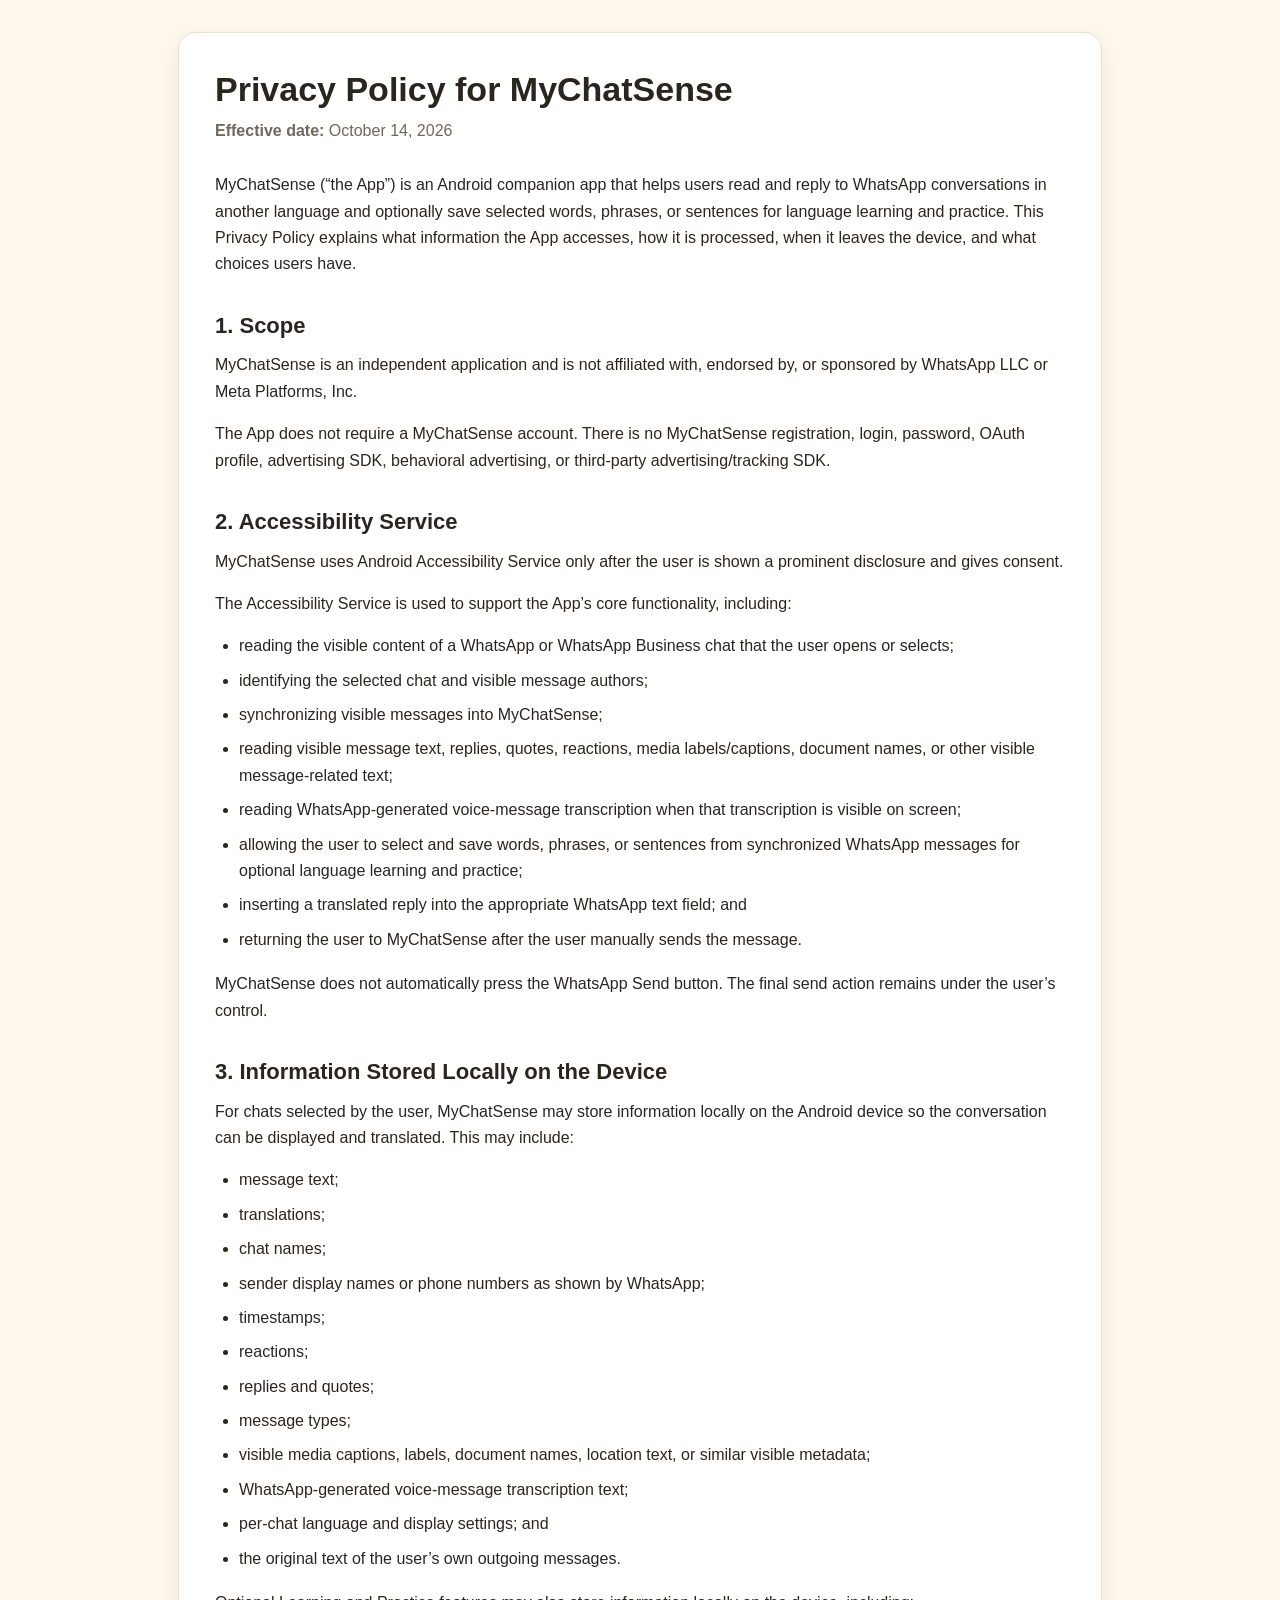
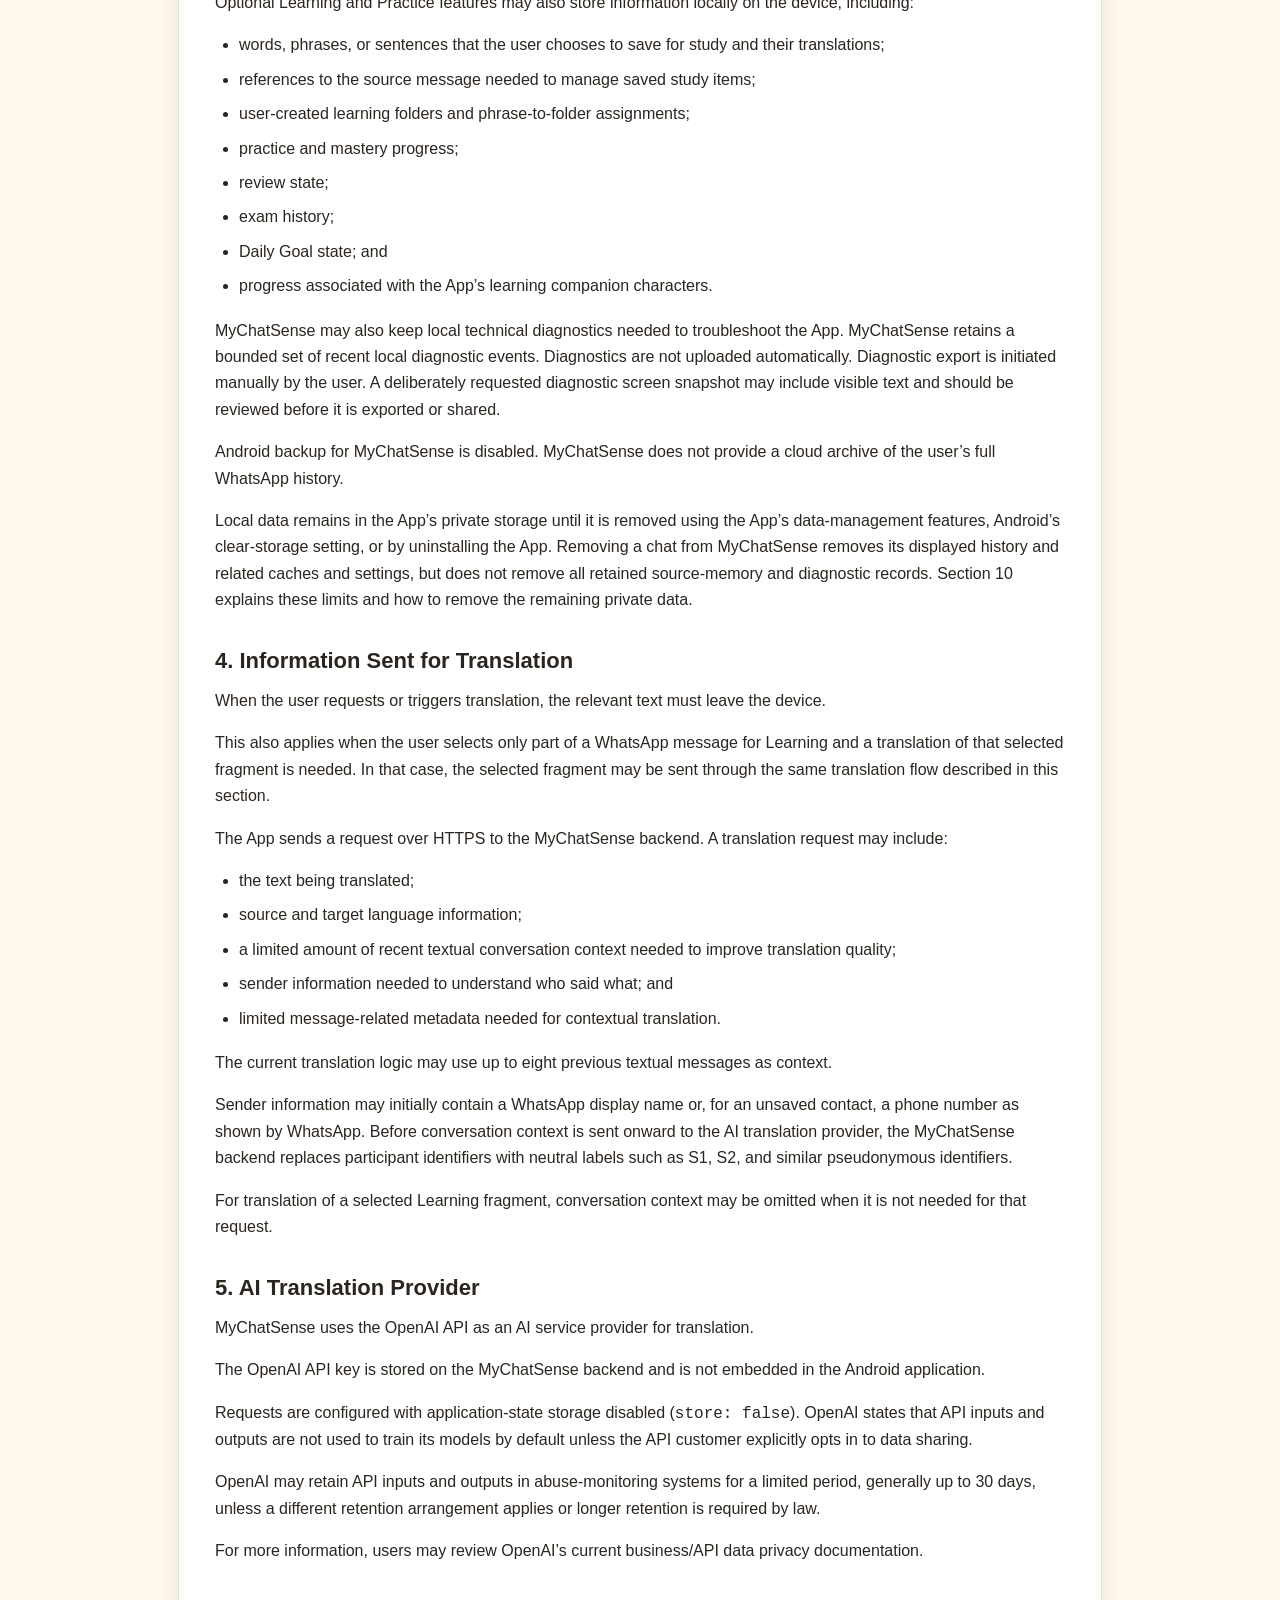
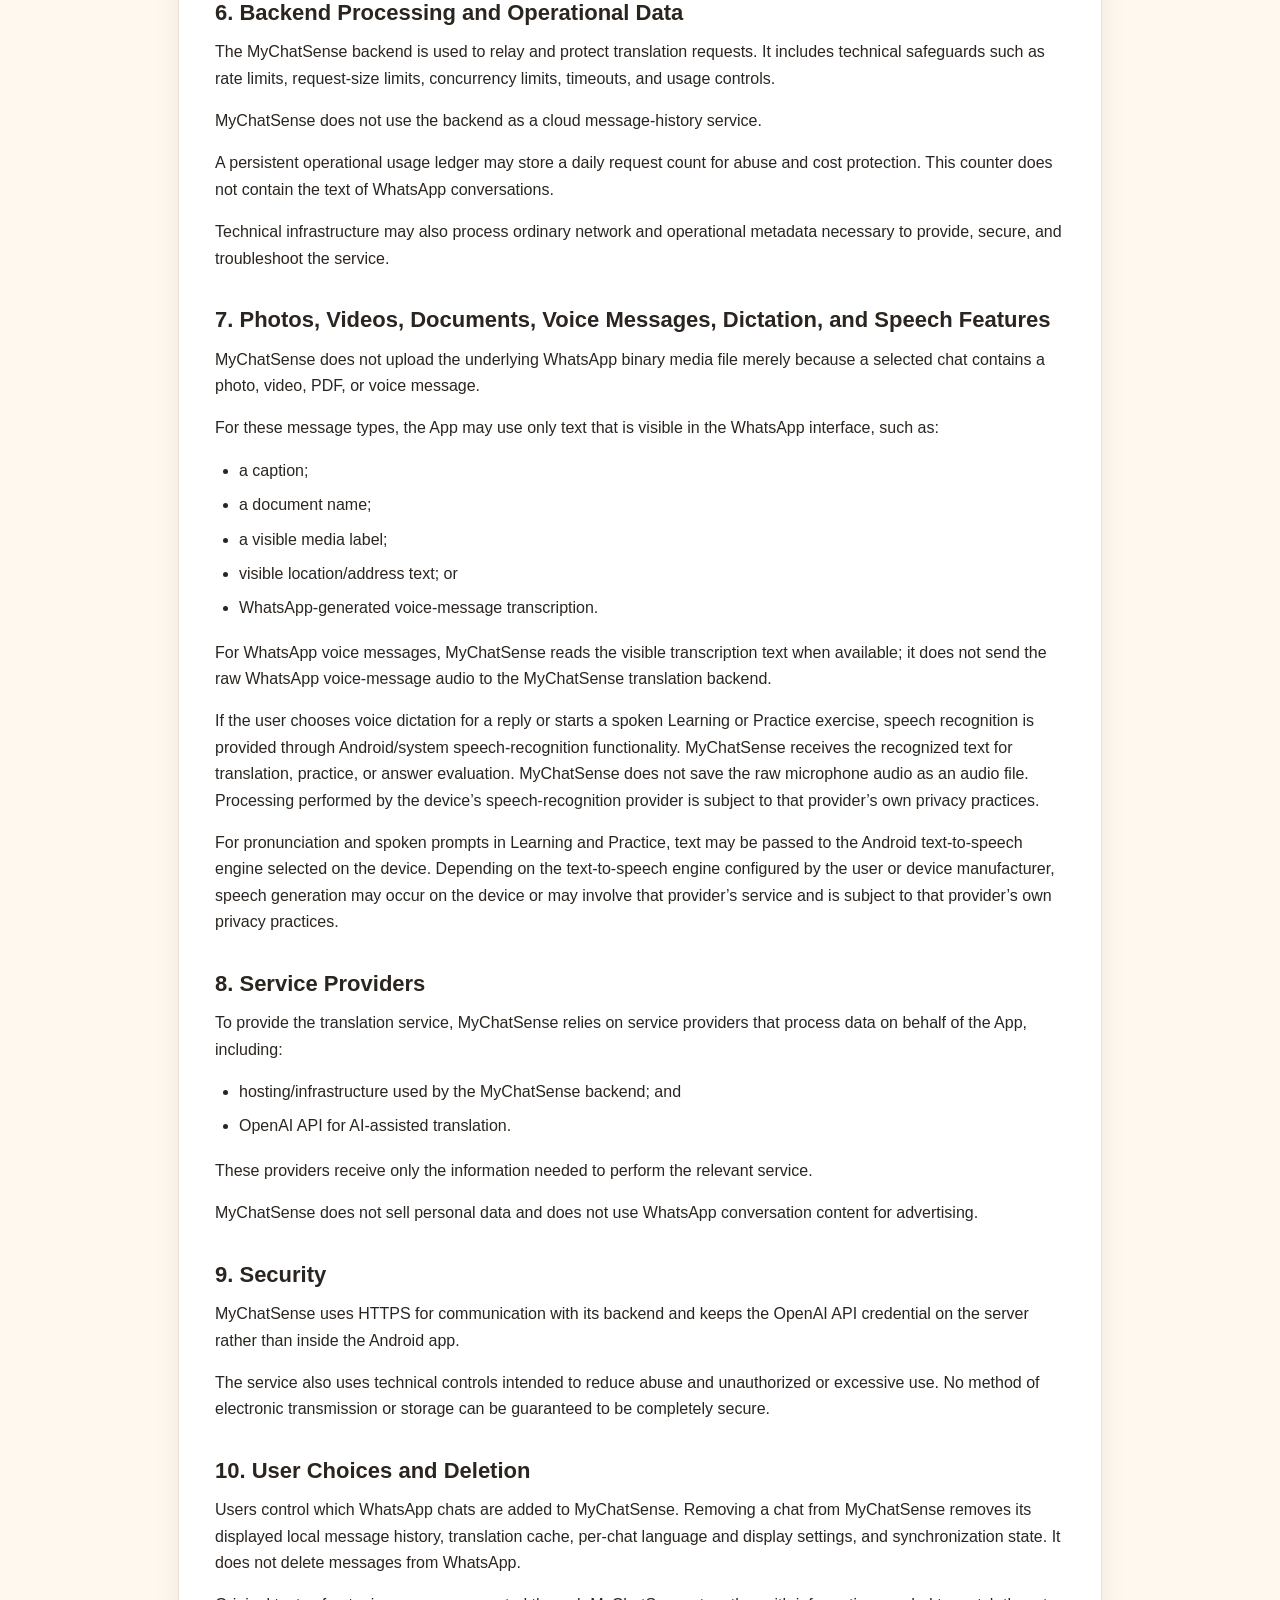
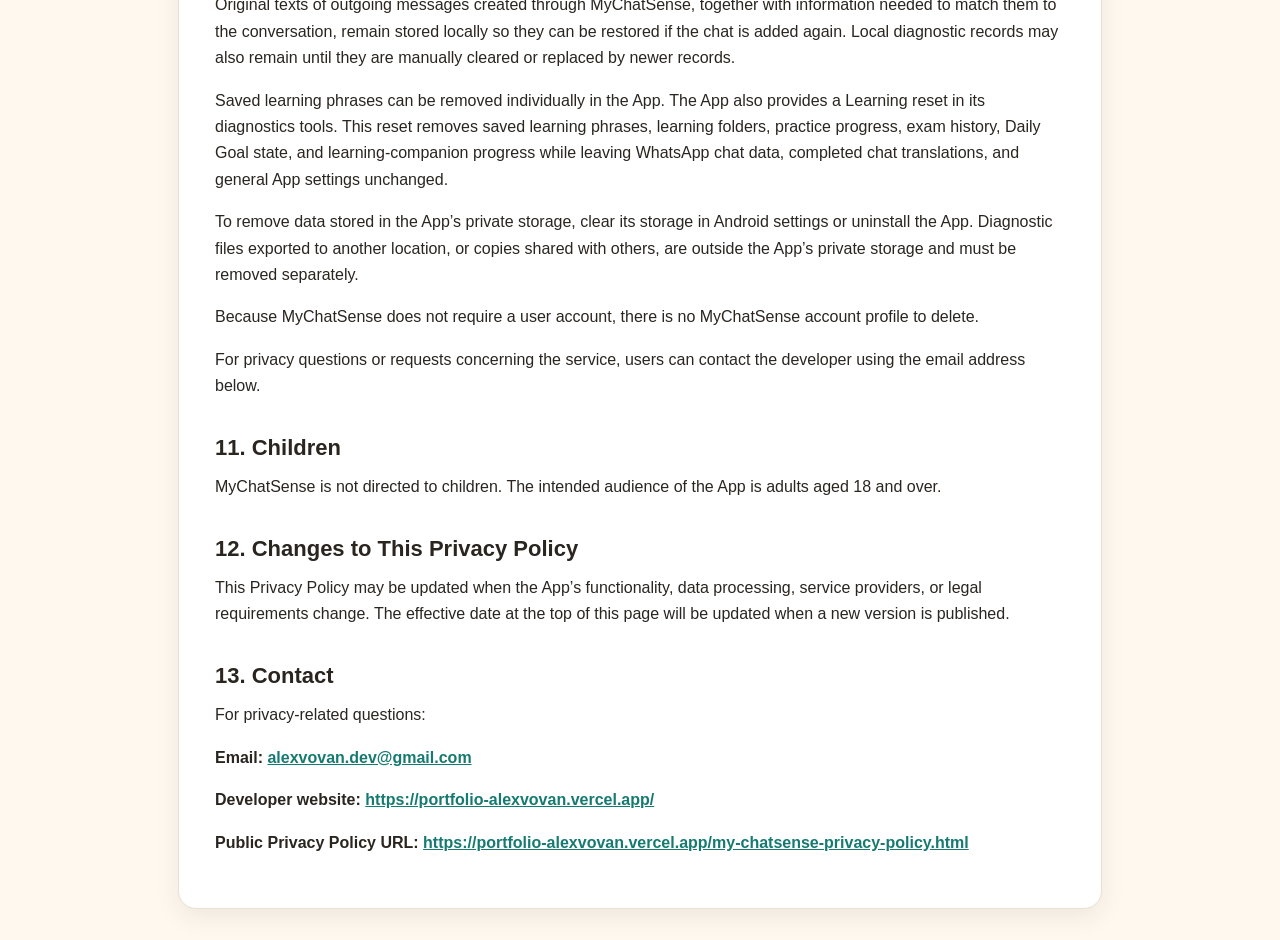
==== public/my-chatsense-privacy-policy.html @ db2a5cf2 "Update MyChatSense privacy policy for October 14, 2026" ====
<!DOCTYPE html>
<html lang="en">
<head>
  <meta charset="UTF-8" />
  <meta name="viewport" content="width=device-width, initial-scale=1.0" />
  <meta name="description" content="Privacy Policy for MyChatSense by AlexVovan Studio. Effective October 14, 2026." />
  <meta name="robots" content="index, follow" />
  <title>Privacy Policy - MyChatSense</title>
  <link rel="canonical" href="https://portfolio-alexvovan.vercel.app/my-chatsense-privacy-policy.html" />
  <style>
    :root {
      --bg: #fff8ef;
      --card: #ffffff;
      --text: #2b2520;
      --muted: #6f6760;
      --accent: #1f9f93;
      --accent-dark: #157a70;
      --border: #eadfd3;
      --notice-bg: #f0faf8;
    }

    * {
      box-sizing: border-box;
    }

    body {
      margin: 0;
      font-family: Arial, Helvetica, sans-serif;
      line-height: 1.65;
      color: var(--text);
      background: var(--bg);
    }

    .page {
      max-width: 960px;
      margin: 0 auto;
      padding: 32px 18px;
    }

    .card {
      background: var(--card);
      border: 1px solid var(--border);
      border-radius: 18px;
      padding: 36px;
      box-shadow: 0 8px 24px rgba(43, 37, 32, 0.08);
    }

    .language-switcher {
      display: flex;
      flex-wrap: wrap;
      gap: 10px;
      justify-content: flex-end;
      margin-bottom: 24px;
    }

    .language-button {
      border: 1px solid var(--border);
      background: #ffffff;
      color: var(--text);
      padding: 8px 14px;
      border-radius: 999px;
      font-size: 14px;
      cursor: pointer;
      transition: background 0.2s ease, color 0.2s ease, border-color 0.2s ease;
    }

    .language-button:hover {
      border-color: var(--accent);
      color: var(--accent-dark);
    }

    .language-button.active {
      background: var(--accent);
      border-color: var(--accent);
      color: #ffffff;
      font-weight: 700;
    }

    h1 {
      margin: 0 0 8px;
      font-size: 34px;
      line-height: 1.2;
    }

    h2 {
      margin-top: 34px;
      margin-bottom: 12px;
      font-size: 22px;
      line-height: 1.3;
    }

    p {
      margin: 0 0 16px;
      font-size: 16px;
    }

    ul {
      margin: 0 0 18px;
      padding-left: 24px;
    }

    li {
      margin-bottom: 8px;
      font-size: 16px;
    }

    a {
      overflow-wrap: anywhere;
      color: var(--accent-dark);
      font-weight: 700;
    }

    .updated {
      color: var(--muted);
      margin-bottom: 28px;
    }

    .notice {
      border-left: 4px solid var(--accent);
      background: var(--notice-bg);
      padding: 14px 16px;
      border-radius: 10px;
      margin: 22px 0;
    }

    .footer {
      margin-top: 34px;
      color: var(--muted);
      font-size: 14px;
    }

    .policy[hidden] {
      display: none;
    }

    @media (max-width: 640px) {
      .page {
        padding: 18px 12px;
      }

      .card {
        padding: 24px 18px;
        border-radius: 14px;
      }

      .language-switcher {
        justify-content: flex-start;
      }

      h1 {
        font-size: 28px;
      }

      h2 {
        font-size: 20px;
      }
    }
  </style>
</head>
<body>
  <main class="page">
    <article class="card">
      <h1>Privacy Policy for MyChatSense</h1>

      <p class="updated"><strong>Effective date:</strong> October 14, 2026</p>

      <p>MyChatSense (“the App”) is an Android companion app that helps users read and reply to WhatsApp conversations in another language and optionally save selected words, phrases, or sentences for language learning and practice. This Privacy Policy explains what information the App accesses, how it is processed, when it leaves the device, and what choices users have.</p>

      <h2>1. Scope</h2>

      <p>MyChatSense is an independent application and is not affiliated with, endorsed by, or sponsored by WhatsApp LLC or Meta Platforms, Inc.</p>

      <p>The App does not require a MyChatSense account. There is no MyChatSense registration, login, password, OAuth profile, advertising SDK, behavioral advertising, or third-party advertising/tracking SDK.</p>

      <h2>2. Accessibility Service</h2>

      <p>MyChatSense uses Android Accessibility Service only after the user is shown a prominent disclosure and gives consent.</p>

      <p>The Accessibility Service is used to support the App’s core functionality, including:</p>

      <ul>
  <li>reading the visible content of a WhatsApp or WhatsApp Business chat that the user opens or selects;</li>
  <li>identifying the selected chat and visible message authors;</li>
  <li>synchronizing visible messages into MyChatSense;</li>
  <li>reading visible message text, replies, quotes, reactions, media labels/captions, document names, or other visible message-related text;</li>
  <li>reading WhatsApp-generated voice-message transcription when that transcription is visible on screen;</li>
  <li>allowing the user to select and save words, phrases, or sentences from synchronized WhatsApp messages for optional language learning and practice;</li>
  <li>inserting a translated reply into the appropriate WhatsApp text field; and</li>
  <li>returning the user to MyChatSense after the user manually sends the message.</li>
</ul>

      <p>MyChatSense does not automatically press the WhatsApp Send button. The final send action remains under the user’s control.</p>

      <h2>3. Information Stored Locally on the Device</h2>

      <p>For chats selected by the user, MyChatSense may store information locally on the Android device so the conversation can be displayed and translated. This may include:</p>

      <ul>
  <li>message text;</li>
  <li>translations;</li>
  <li>chat names;</li>
  <li>sender display names or phone numbers as shown by WhatsApp;</li>
  <li>timestamps;</li>
  <li>reactions;</li>
  <li>replies and quotes;</li>
  <li>message types;</li>
  <li>visible media captions, labels, document names, location text, or similar visible metadata;</li>
  <li>WhatsApp-generated voice-message transcription text;</li>
  <li>per-chat language and display settings; and</li>
  <li>the original text of the user’s own outgoing messages.</li>
</ul>

      <p>Optional Learning and Practice features may also store information locally on the device, including:</p>

      <ul>
  <li>words, phrases, or sentences that the user chooses to save for study and their translations;</li>
  <li>references to the source message needed to manage saved study items;</li>
  <li>user-created learning folders and phrase-to-folder assignments;</li>
  <li>practice and mastery progress;</li>
  <li>review state;</li>
  <li>exam history;</li>
  <li>Daily Goal state; and</li>
  <li>progress associated with the App’s learning companion characters.</li>
</ul>

      <p>MyChatSense may also keep local technical diagnostics needed to troubleshoot the App. MyChatSense retains a bounded set of recent local diagnostic events. Diagnostics are not uploaded automatically. Diagnostic export is initiated manually by the user. A deliberately requested diagnostic screen snapshot may include visible text and should be reviewed before it is exported or shared.</p>

      <p>Android backup for MyChatSense is disabled. MyChatSense does not provide a cloud archive of the user’s full WhatsApp history.</p>

      <p>Local data remains in the App’s private storage until it is removed using the App’s data-management features, Android’s clear-storage setting, or by uninstalling the App. Removing a chat from MyChatSense removes its displayed history and related caches and settings, but does not remove all retained source-memory and diagnostic records. Section 10 explains these limits and how to remove the remaining private data.</p>

      <h2>4. Information Sent for Translation</h2>

      <p>When the user requests or triggers translation, the relevant text must leave the device.</p>

      <p>This also applies when the user selects only part of a WhatsApp message for Learning and a translation of that selected fragment is needed. In that case, the selected fragment may be sent through the same translation flow described in this section.</p>

      <p>The App sends a request over HTTPS to the MyChatSense backend. A translation request may include:</p>

      <ul>
  <li>the text being translated;</li>
  <li>source and target language information;</li>
  <li>a limited amount of recent textual conversation context needed to improve translation quality;</li>
  <li>sender information needed to understand who said what; and</li>
  <li>limited message-related metadata needed for contextual translation.</li>
</ul>

      <p>The current translation logic may use up to eight previous textual messages as context.</p>

      <p>Sender information may initially contain a WhatsApp display name or, for an unsaved contact, a phone number as shown by WhatsApp. Before conversation context is sent onward to the AI translation provider, the MyChatSense backend replaces participant identifiers with neutral labels such as S1, S2, and similar pseudonymous identifiers.</p>

      <p>For translation of a selected Learning fragment, conversation context may be omitted when it is not needed for that request.</p>

      <h2>5. AI Translation Provider</h2>

      <p>MyChatSense uses the OpenAI API as an AI service provider for translation.</p>

      <p>The OpenAI API key is stored on the MyChatSense backend and is not embedded in the Android application.</p>

      <p>Requests are configured with application-state storage disabled (<code>store: false</code>). OpenAI states that API inputs and outputs are not used to train its models by default unless the API customer explicitly opts in to data sharing.</p>

      <p>OpenAI may retain API inputs and outputs in abuse-monitoring systems for a limited period, generally up to 30 days, unless a different retention arrangement applies or longer retention is required by law.</p>

      <p>For more information, users may review OpenAI’s current business/API data privacy documentation.</p>

      <h2>6. Backend Processing and Operational Data</h2>

      <p>The MyChatSense backend is used to relay and protect translation requests. It includes technical safeguards such as rate limits, request-size limits, concurrency limits, timeouts, and usage controls.</p>

      <p>MyChatSense does not use the backend as a cloud message-history service.</p>

      <p>A persistent operational usage ledger may store a daily request count for abuse and cost protection. This counter does not contain the text of WhatsApp conversations.</p>

      <p>Technical infrastructure may also process ordinary network and operational metadata necessary to provide, secure, and troubleshoot the service.</p>

      <h2>7. Photos, Videos, Documents, Voice Messages, Dictation, and Speech Features</h2>

      <p>MyChatSense does not upload the underlying WhatsApp binary media file merely because a selected chat contains a photo, video, PDF, or voice message.</p>

      <p>For these message types, the App may use only text that is visible in the WhatsApp interface, such as:</p>

      <ul>
  <li>a caption;</li>
  <li>a document name;</li>
  <li>a visible media label;</li>
  <li>visible location/address text; or</li>
  <li>WhatsApp-generated voice-message transcription.</li>
</ul>

      <p>For WhatsApp voice messages, MyChatSense reads the visible transcription text when available; it does not send the raw WhatsApp voice-message audio to the MyChatSense translation backend.</p>

      <p>If the user chooses voice dictation for a reply or starts a spoken Learning or Practice exercise, speech recognition is provided through Android/system speech-recognition functionality. MyChatSense receives the recognized text for translation, practice, or answer evaluation. MyChatSense does not save the raw microphone audio as an audio file. Processing performed by the device’s speech-recognition provider is subject to that provider’s own privacy practices.</p>

      <p>For pronunciation and spoken prompts in Learning and Practice, text may be passed to the Android text-to-speech engine selected on the device. Depending on the text-to-speech engine configured by the user or device manufacturer, speech generation may occur on the device or may involve that provider’s service and is subject to that provider’s own privacy practices.</p>

      <h2>8. Service Providers</h2>

      <p>To provide the translation service, MyChatSense relies on service providers that process data on behalf of the App, including:</p>

      <ul>
  <li>hosting/infrastructure used by the MyChatSense backend; and</li>
  <li>OpenAI API for AI-assisted translation.</li>
</ul>

      <p>These providers receive only the information needed to perform the relevant service.</p>

      <p>MyChatSense does not sell personal data and does not use WhatsApp conversation content for advertising.</p>

      <h2>9. Security</h2>

      <p>MyChatSense uses HTTPS for communication with its backend and keeps the OpenAI API credential on the server rather than inside the Android app.</p>

      <p>The service also uses technical controls intended to reduce abuse and unauthorized or excessive use. No method of electronic transmission or storage can be guaranteed to be completely secure.</p>

      <h2>10. User Choices and Deletion</h2>

      <p>Users control which WhatsApp chats are added to MyChatSense. Removing a chat from MyChatSense removes its displayed local message history, translation cache, per-chat language and display settings, and synchronization state. It does not delete messages from WhatsApp.</p>

      <p>Original texts of outgoing messages created through MyChatSense, together with information needed to match them to the conversation, remain stored locally so they can be restored if the chat is added again. Local diagnostic records may also remain until they are manually cleared or replaced by newer records.</p>

      <p>Saved learning phrases can be removed individually in the App. The App also provides a Learning reset in its diagnostics tools. This reset removes saved learning phrases, learning folders, practice progress, exam history, Daily Goal state, and learning-companion progress while leaving WhatsApp chat data, completed chat translations, and general App settings unchanged.</p>

      <p>To remove data stored in the App’s private storage, clear its storage in Android settings or uninstall the App. Diagnostic files exported to another location, or copies shared with others, are outside the App’s private storage and must be removed separately.</p>

      <p>Because MyChatSense does not require a user account, there is no MyChatSense account profile to delete.</p>

      <p>For privacy questions or requests concerning the service, users can contact the developer using the email address below.</p>

      <h2>11. Children</h2>

      <p>MyChatSense is not directed to children. The intended audience of the App is adults aged 18 and over.</p>

      <h2>12. Changes to This Privacy Policy</h2>

      <p>This Privacy Policy may be updated when the App’s functionality, data processing, service providers, or legal requirements change. The effective date at the top of this page will be updated when a new version is published.</p>

      <h2>13. Contact</h2>

      <p>For privacy-related questions:</p>

      <p><strong>Email:</strong> <a href="mailto:alexvovan.dev@gmail.com">alexvovan.dev@gmail.com</a></p>

      <p><strong>Developer website:</strong> <a href="https://portfolio-alexvovan.vercel.app/">https://portfolio-alexvovan.vercel.app/</a></p>

      <p><strong>Public Privacy Policy URL:</strong> <a href="https://portfolio-alexvovan.vercel.app/my-chatsense-privacy-policy.html">https://portfolio-alexvovan.vercel.app/my-chatsense-privacy-policy.html</a></p>
    </article>
  </main>
</body>
</html>
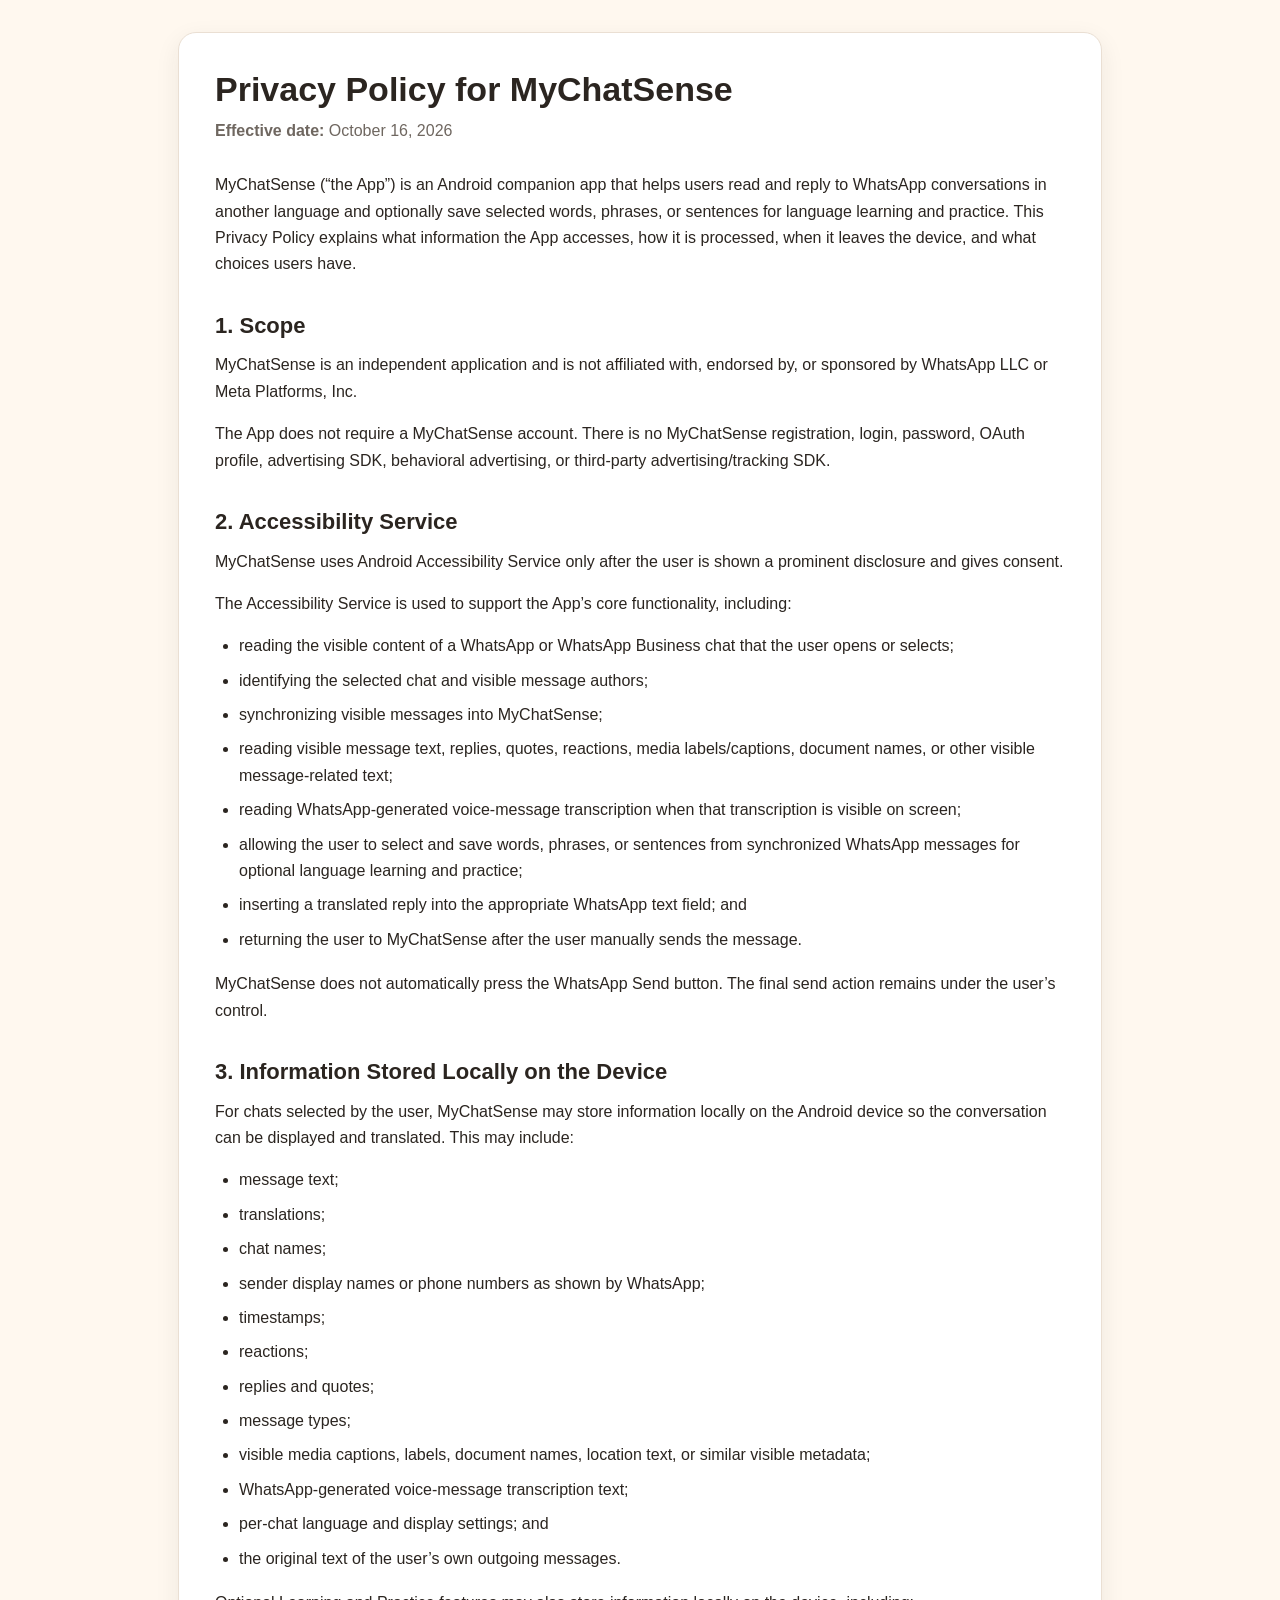
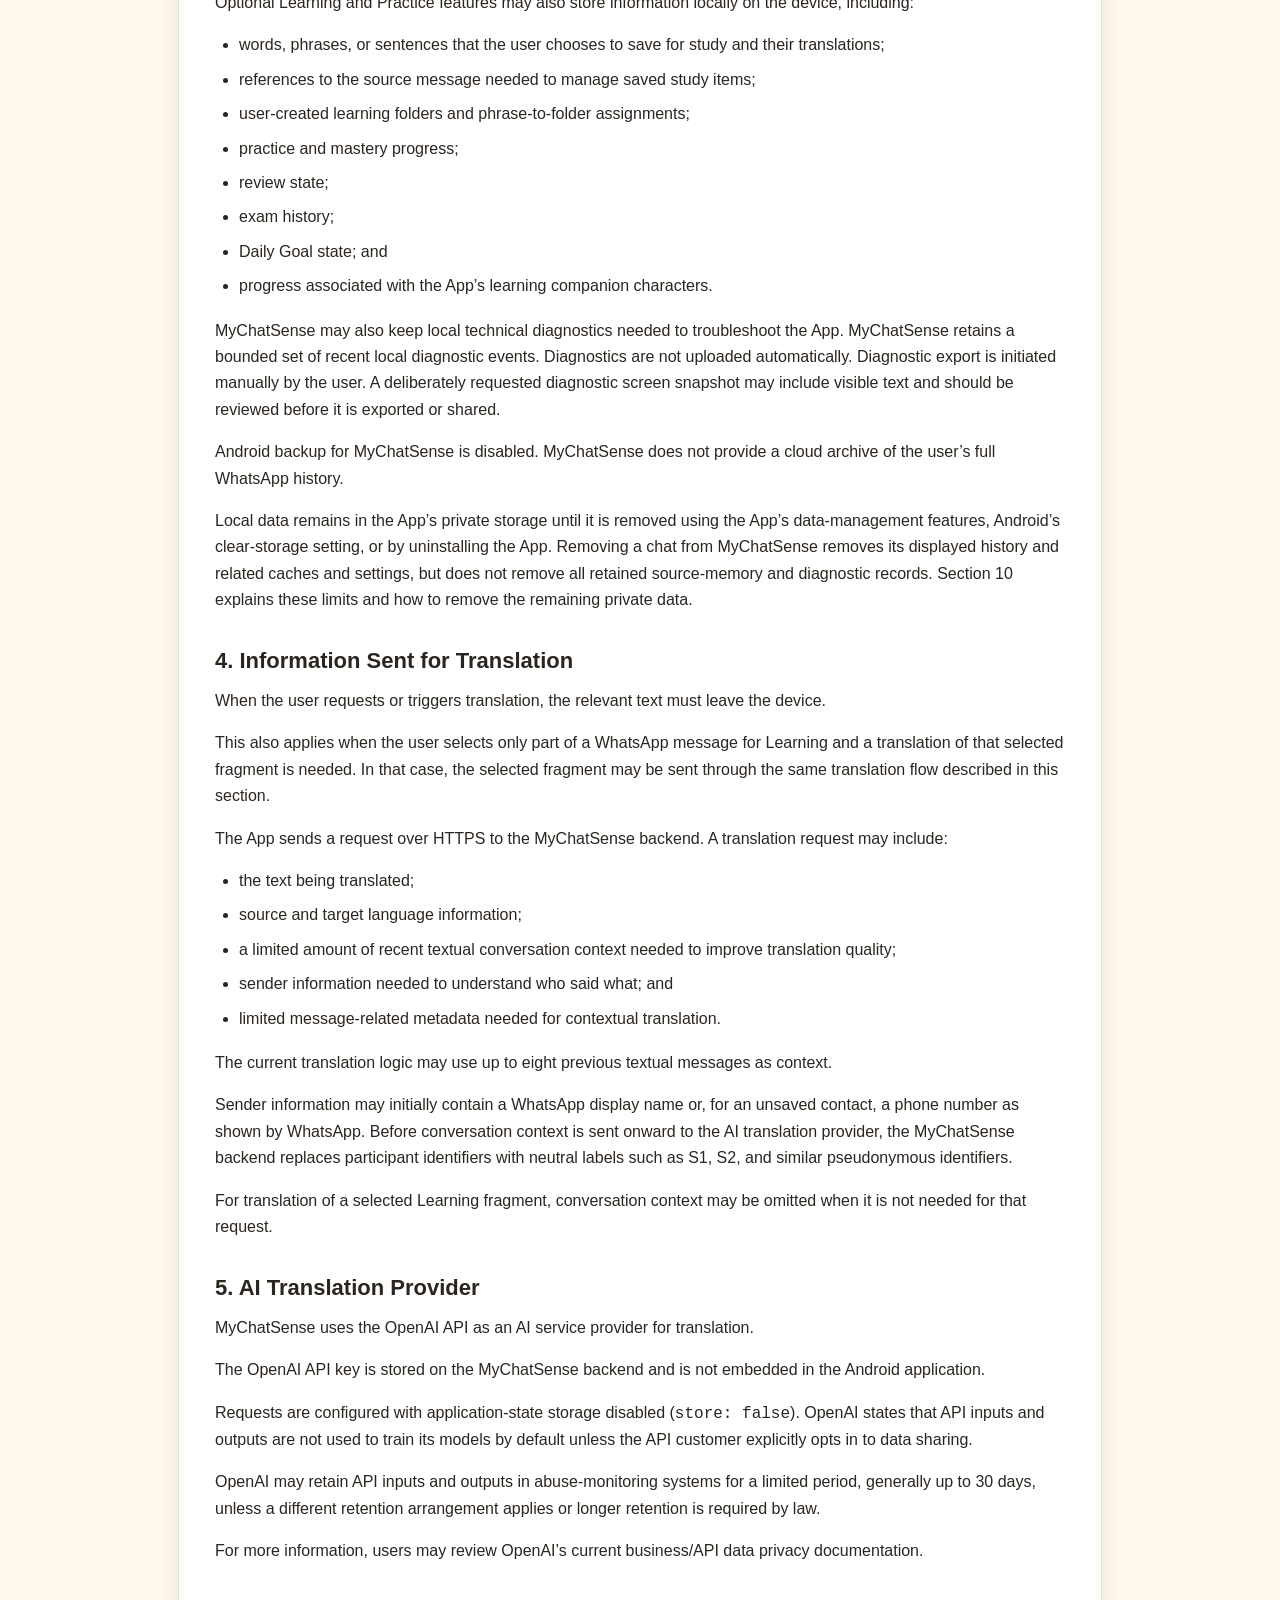
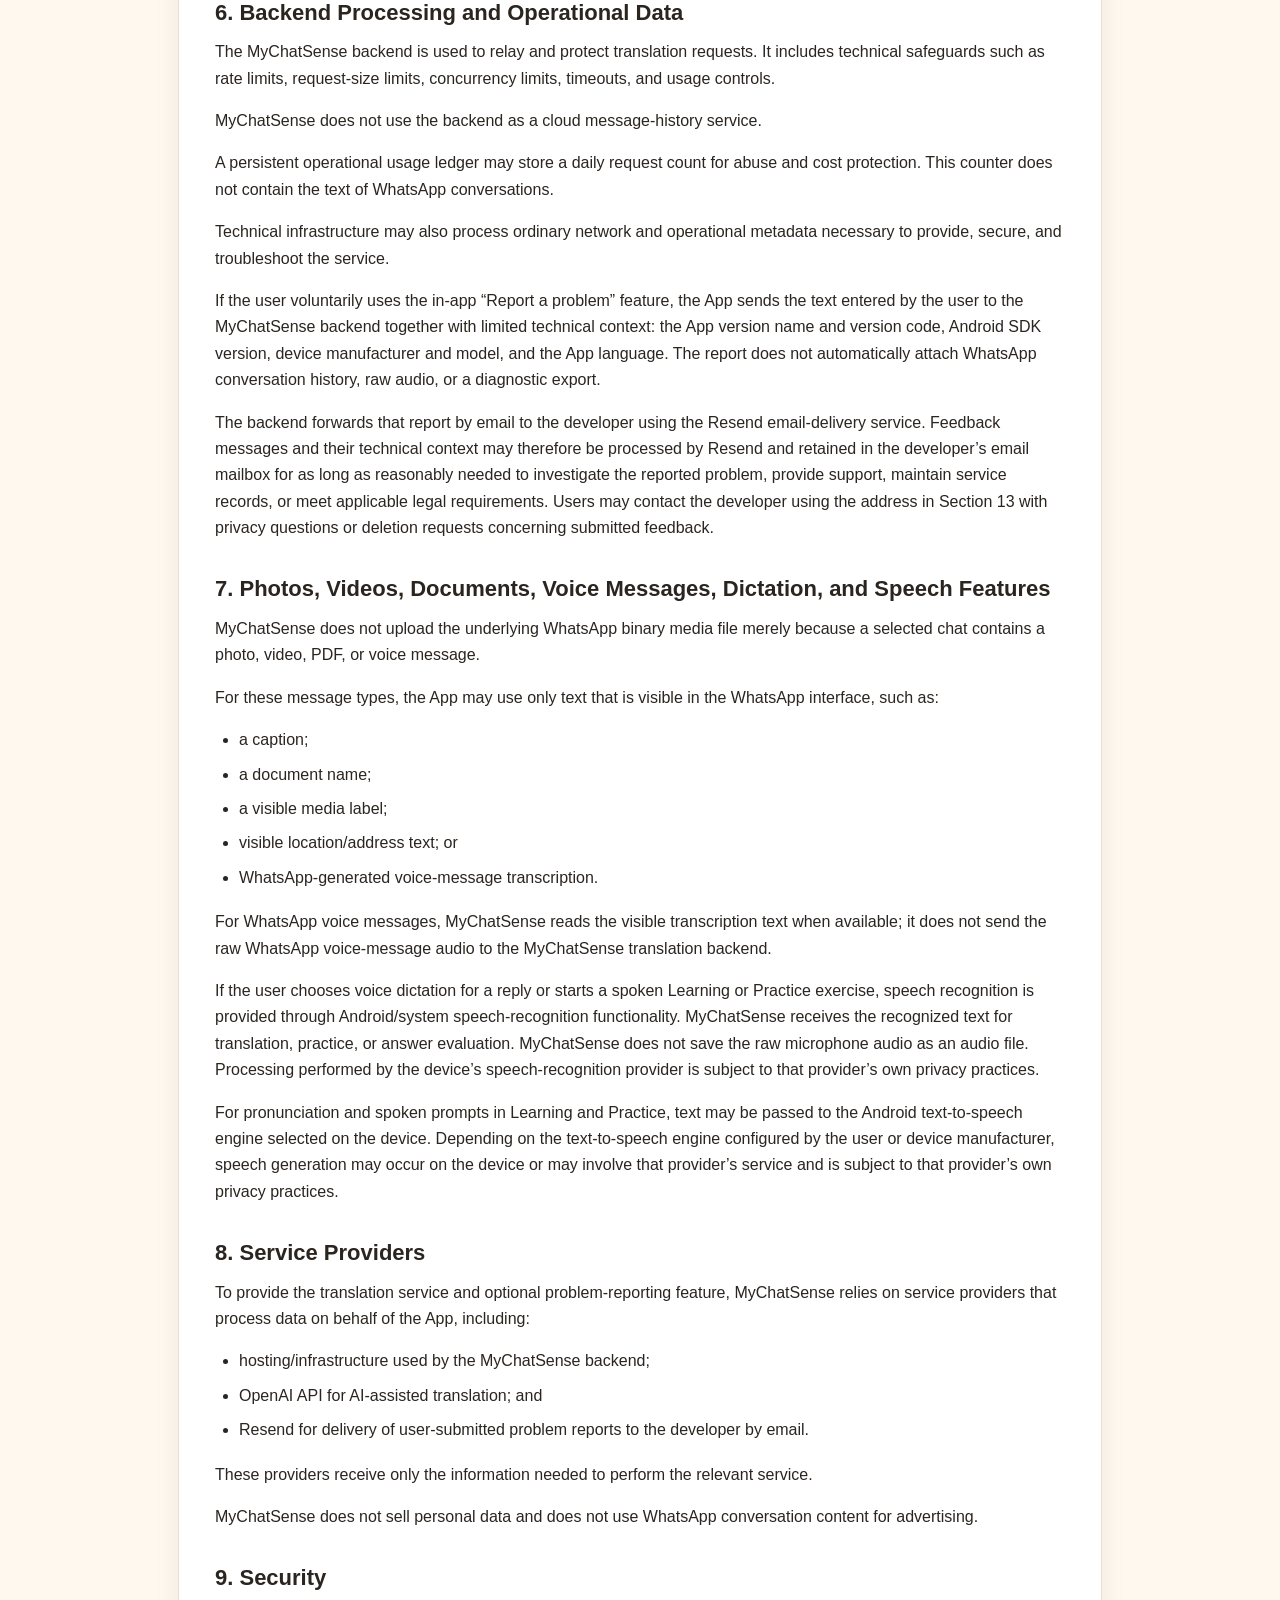
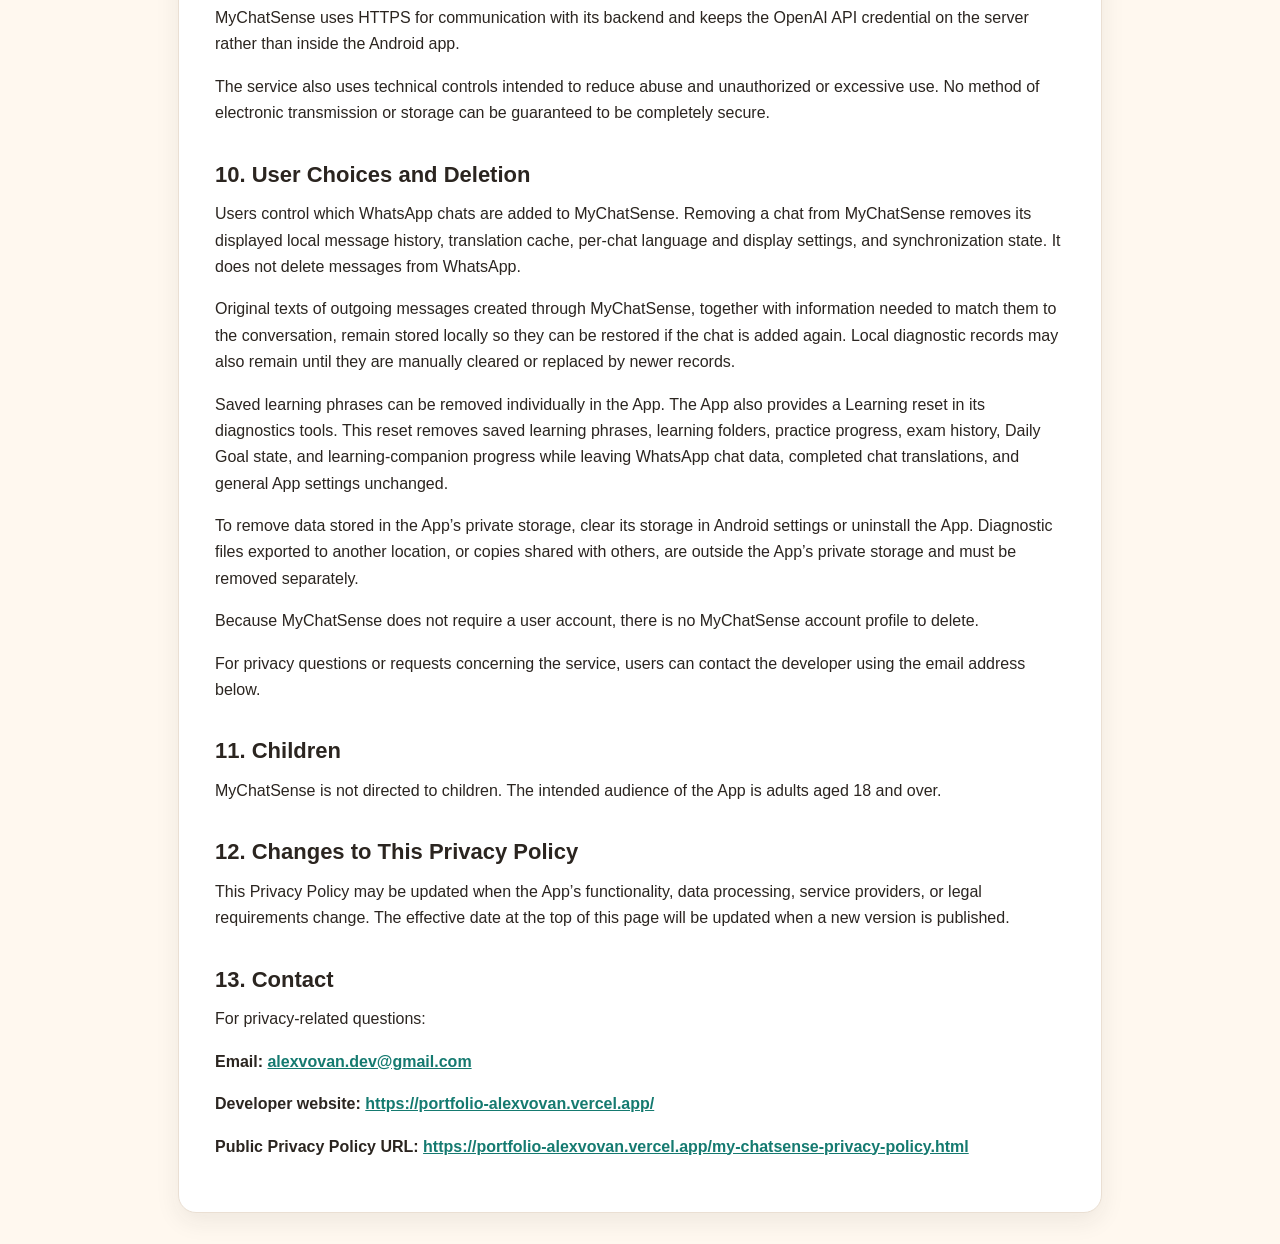
==== commit 7969736a: "Document in-app feedback processing" ====
--- a/public/my-chatsense-privacy-policy.html
+++ b/public/my-chatsense-privacy-policy.html
@@ -3,7 +3,7 @@
 <head>
   <meta charset="UTF-8" />
   <meta name="viewport" content="width=device-width, initial-scale=1.0" />
-  <meta name="description" content="Privacy Policy for MyChatSense by AlexVovan Studio. Effective October 14, 2026." />
+  <meta name="description" content="Privacy Policy for MyChatSense by AlexVovan Studio. Effective October 16, 2026." />
   <meta name="robots" content="index, follow" />
   <title>Privacy Policy - MyChatSense</title>
   <link rel="canonical" href="https://portfolio-alexvovan.vercel.app/my-chatsense-privacy-policy.html" />
@@ -162,7 +162,7 @@
     <article class="card">
       <h1>Privacy Policy for MyChatSense</h1>
 
-      <p class="updated"><strong>Effective date:</strong> October 14, 2026</p>
+      <p class="updated"><strong>Effective date:</strong> October 16, 2026</p>
 
       <p>MyChatSense (“the App”) is an Android companion app that helps users read and reply to WhatsApp conversations in another language and optionally save selected words, phrases, or sentences for language learning and practice. This Privacy Policy explains what information the App accesses, how it is processed, when it leaves the device, and what choices users have.</p>
 
@@ -273,6 +273,10 @@
 
       <p>Technical infrastructure may also process ordinary network and operational metadata necessary to provide, secure, and troubleshoot the service.</p>
 
+      <p>If the user voluntarily uses the in-app “Report a problem” feature, the App sends the text entered by the user to the MyChatSense backend together with limited technical context: the App version name and version code, Android SDK version, device manufacturer and model, and the App language. The report does not automatically attach WhatsApp conversation history, raw audio, or a diagnostic export.</p>
+
+      <p>The backend forwards that report by email to the developer using the Resend email-delivery service. Feedback messages and their technical context may therefore be processed by Resend and retained in the developer’s email mailbox for as long as reasonably needed to investigate the reported problem, provide support, maintain service records, or meet applicable legal requirements. Users may contact the developer using the address in Section 13 with privacy questions or deletion requests concerning submitted feedback.</p>
+
       <h2>7. Photos, Videos, Documents, Voice Messages, Dictation, and Speech Features</h2>
 
       <p>MyChatSense does not upload the underlying WhatsApp binary media file merely because a selected chat contains a photo, video, PDF, or voice message.</p>
@@ -295,11 +299,12 @@
 
       <h2>8. Service Providers</h2>
 
-      <p>To provide the translation service, MyChatSense relies on service providers that process data on behalf of the App, including:</p>
-
-      <ul>
-  <li>hosting/infrastructure used by the MyChatSense backend; and</li>
-  <li>OpenAI API for AI-assisted translation.</li>
+      <p>To provide the translation service and optional problem-reporting feature, MyChatSense relies on service providers that process data on behalf of the App, including:</p>
+
+      <ul>
+  <li>hosting/infrastructure used by the MyChatSense backend;</li>
+  <li>OpenAI API for AI-assisted translation; and</li>
+  <li>Resend for delivery of user-submitted problem reports to the developer by email.</li>
 </ul>
 
       <p>These providers receive only the information needed to perform the relevant service.</p>
@@ -346,4 +351,4 @@
     </article>
   </main>
 </body>
-</html>
+</html>
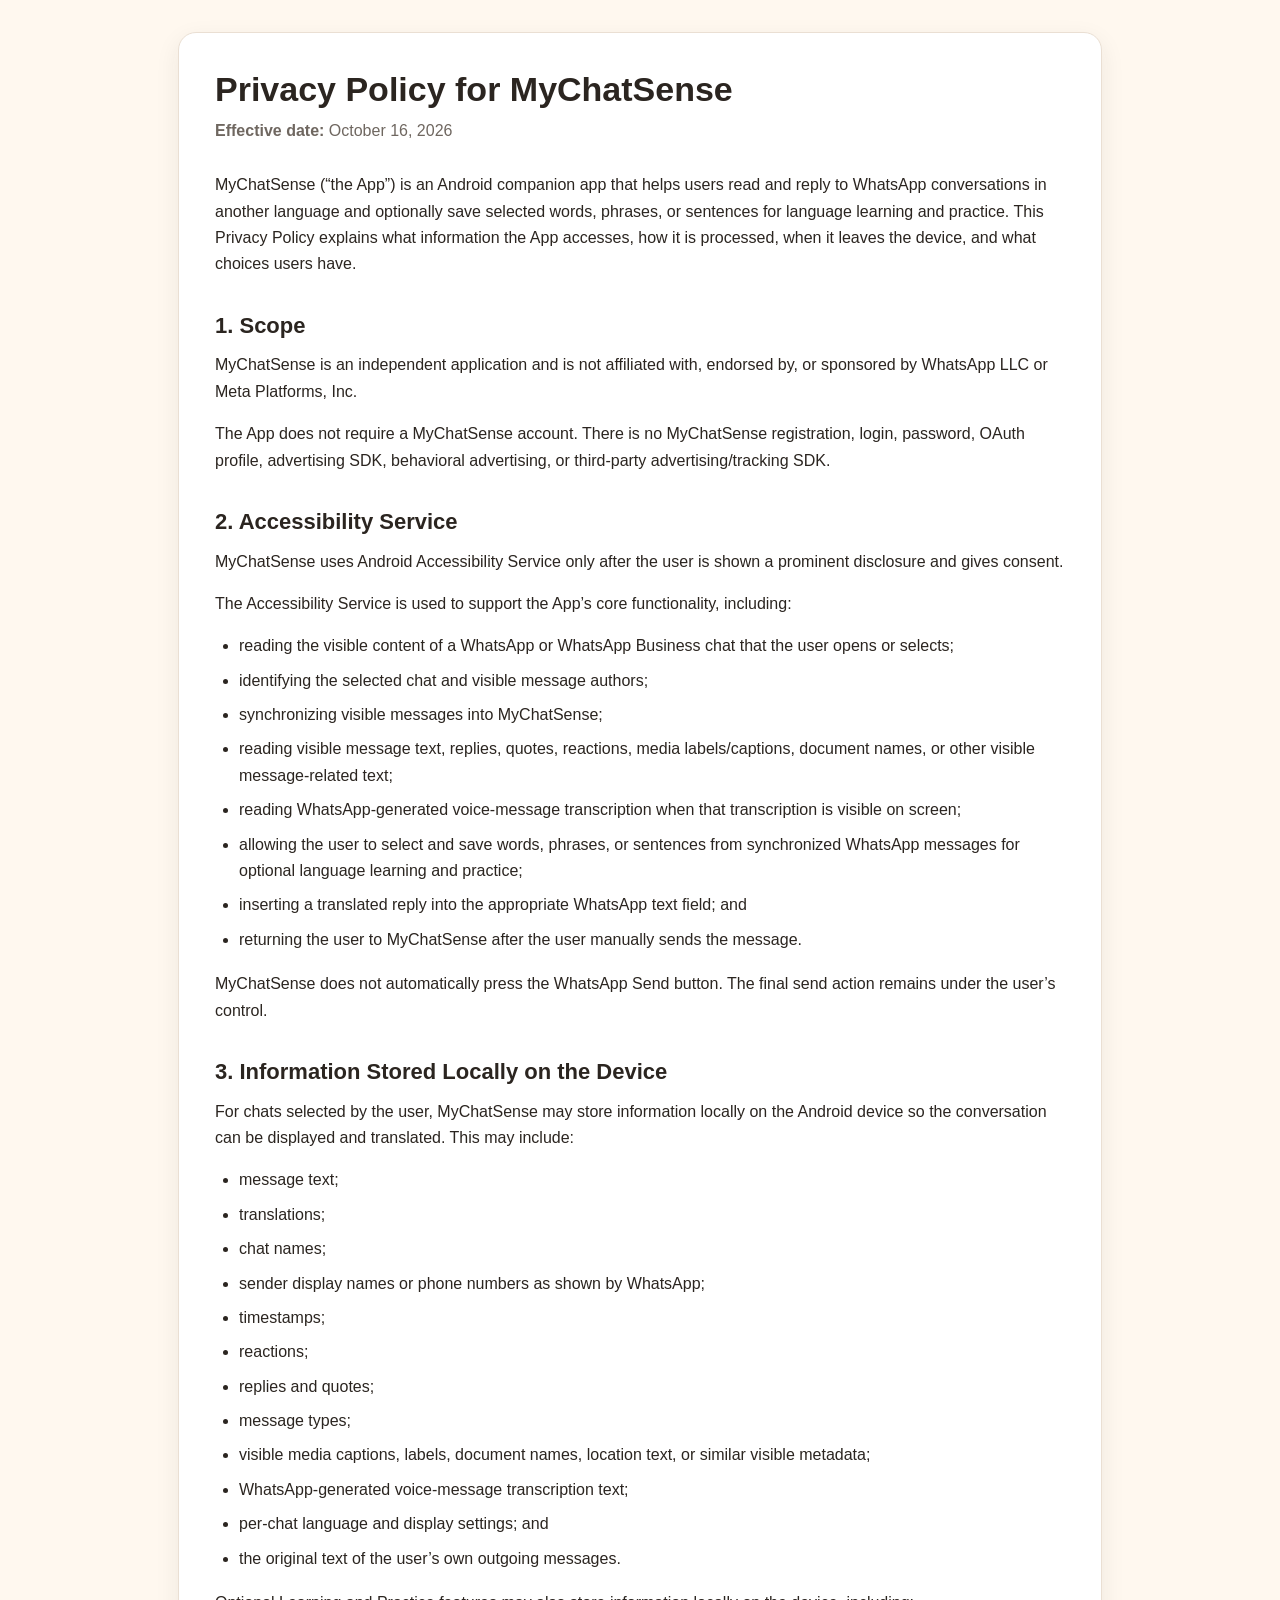
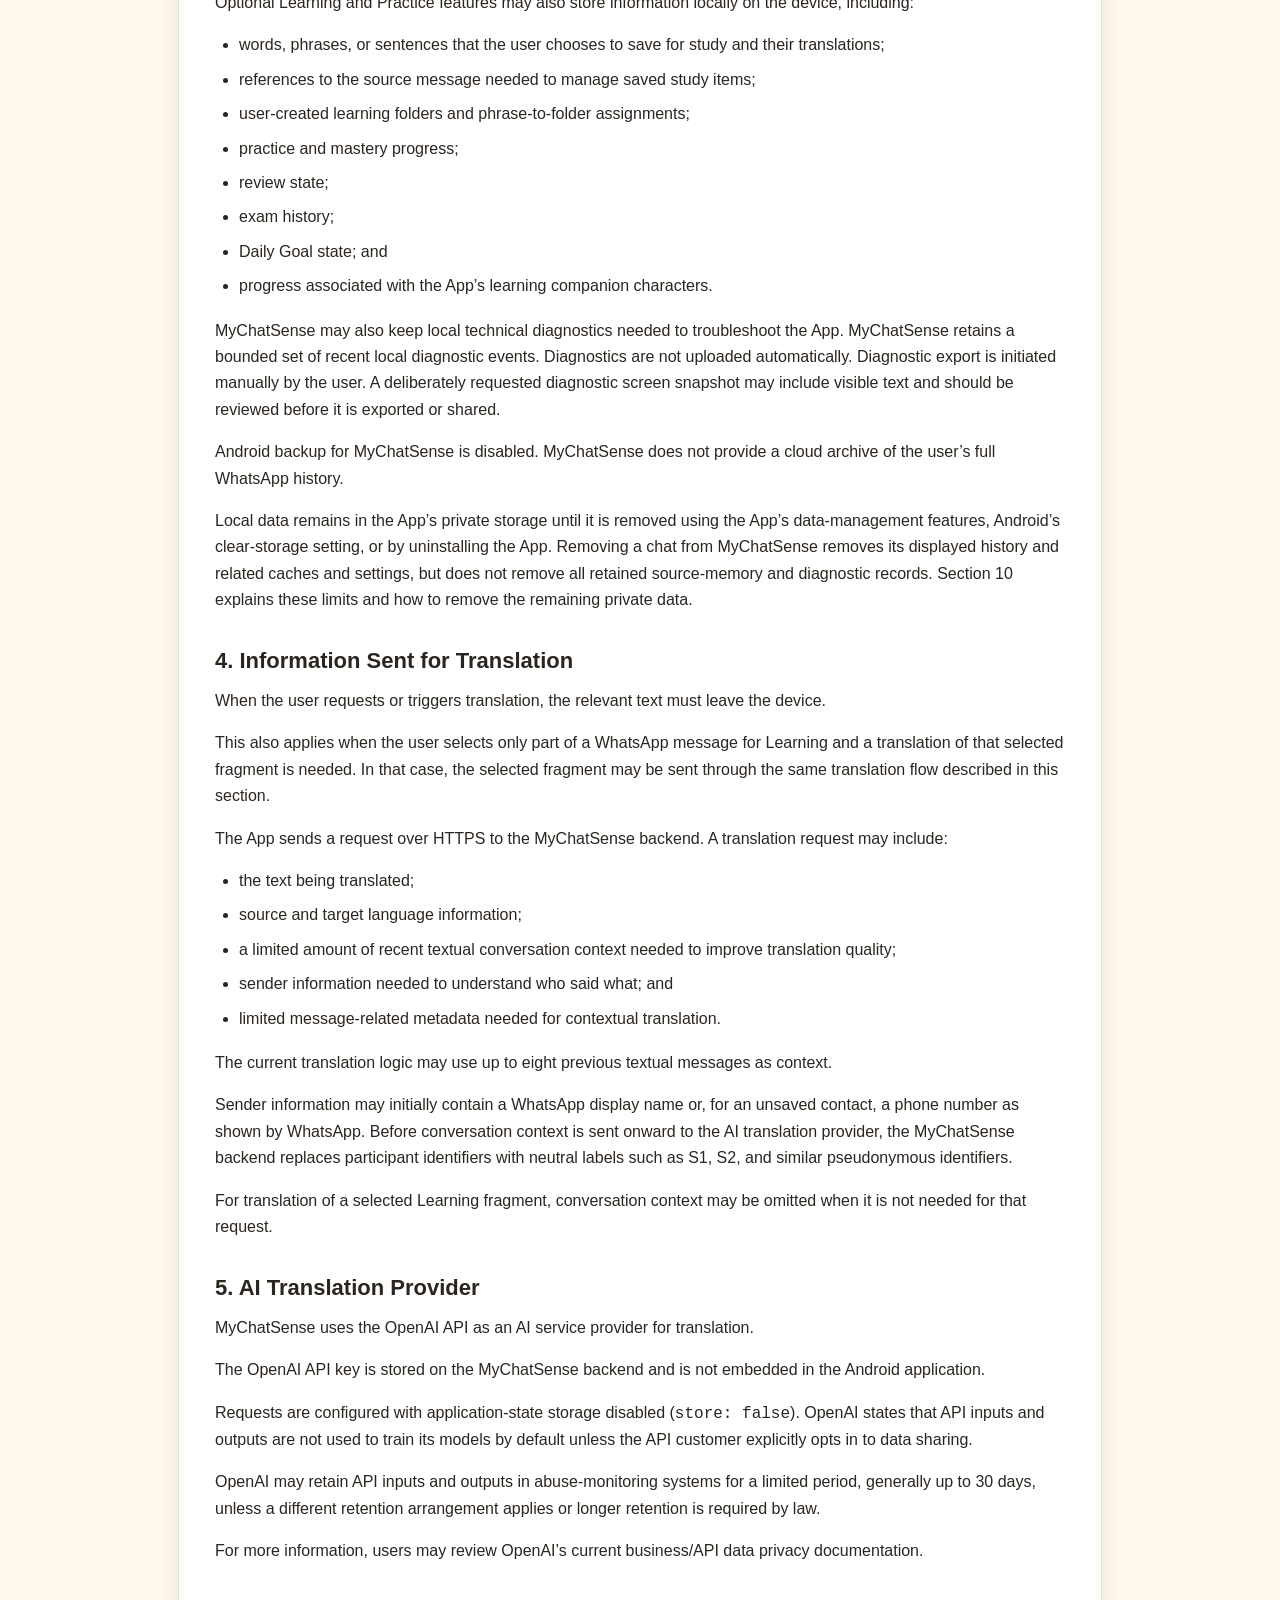
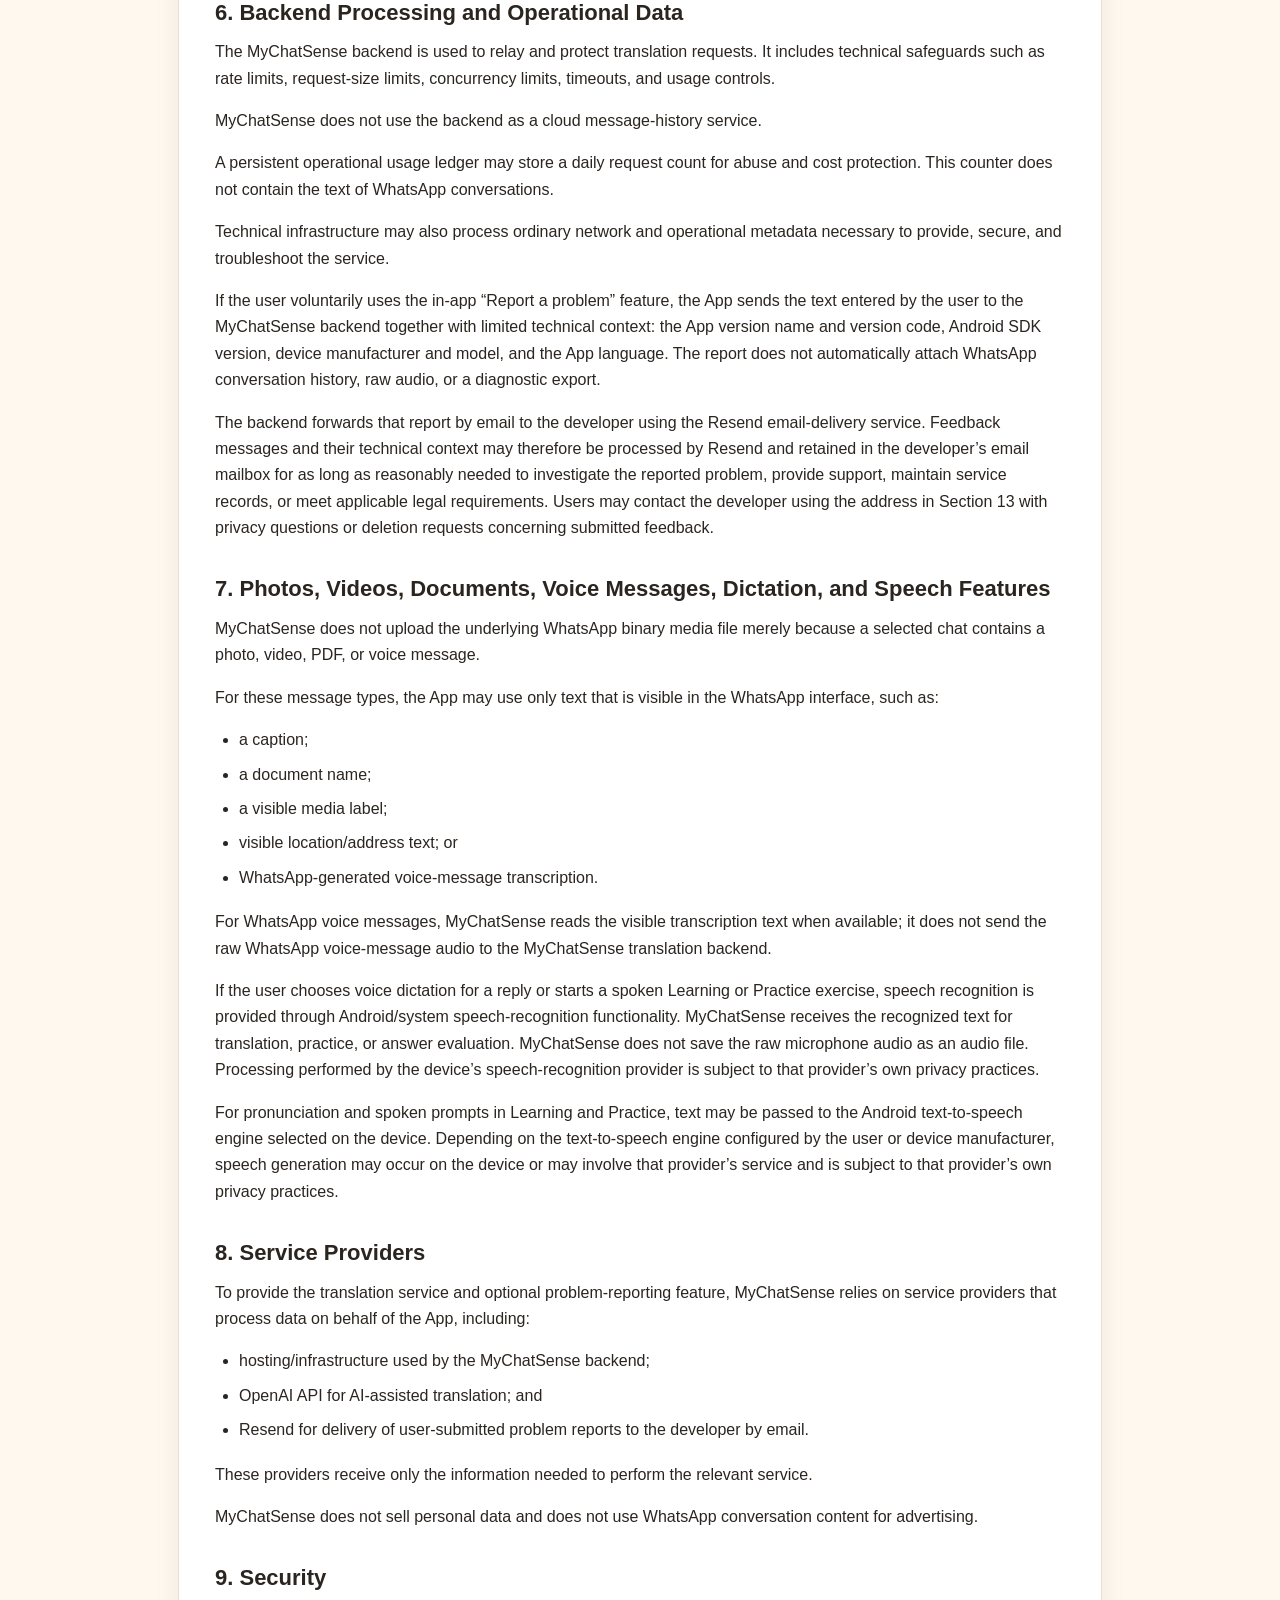
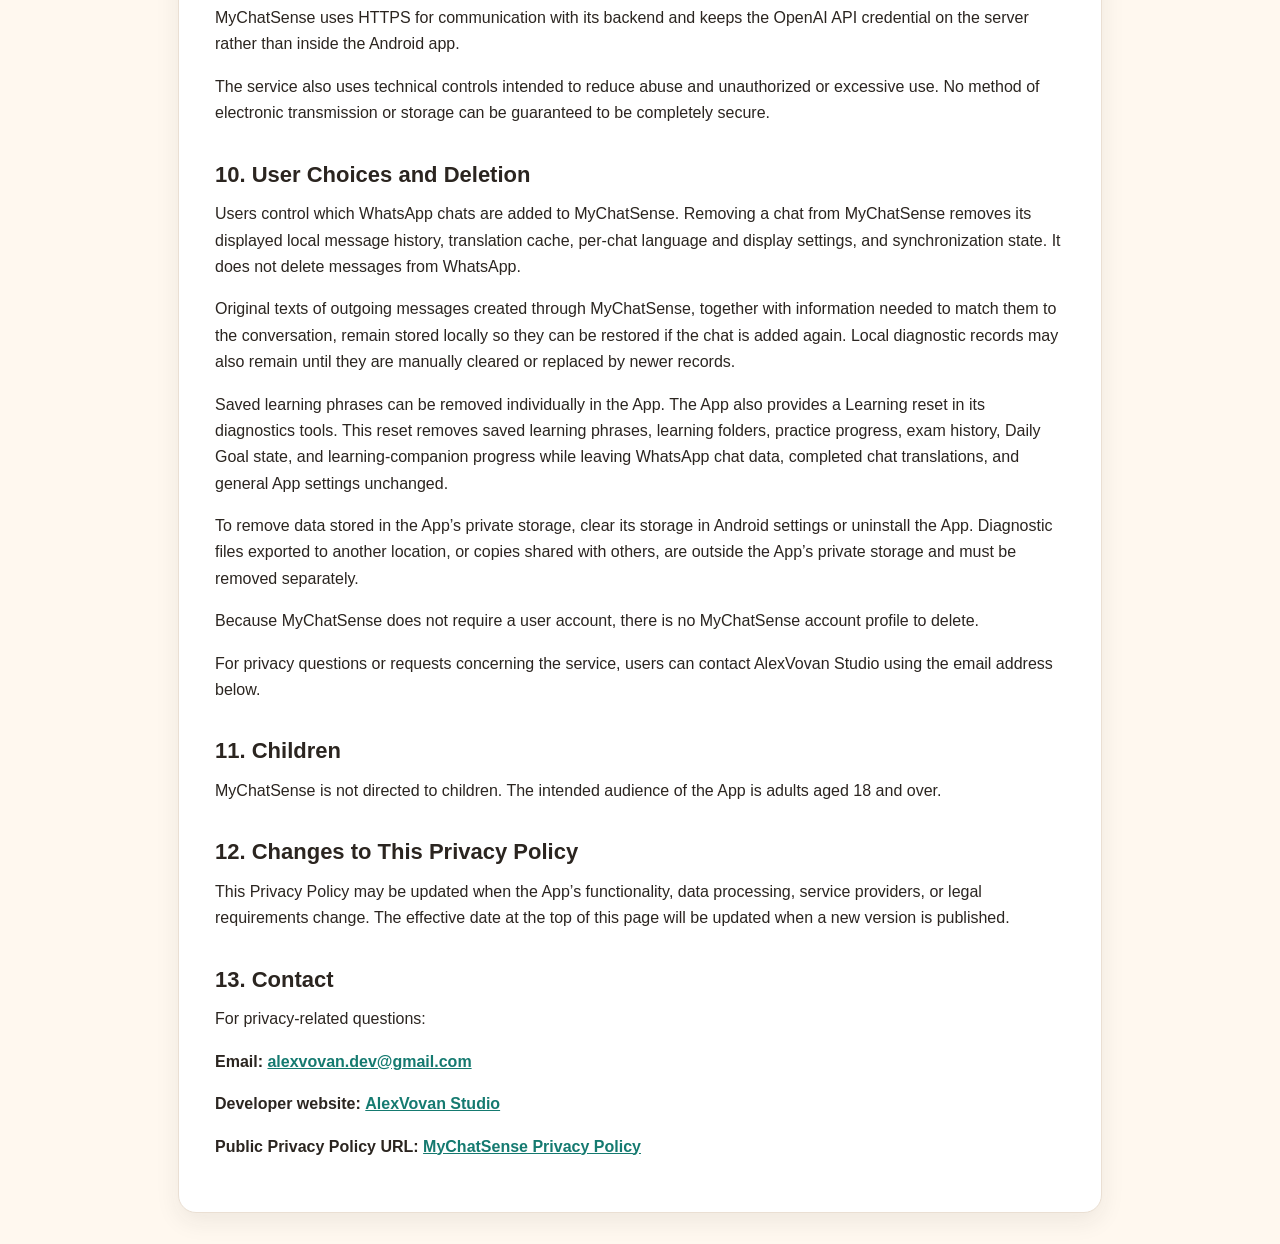
==== commit d28561a8: "Use AlexVovan Studio identity and website in privacy policies" ====
--- a/public/my-chatsense-privacy-policy.html
+++ b/public/my-chatsense-privacy-policy.html
@@ -329,7 +329,7 @@
 
       <p>Because MyChatSense does not require a user account, there is no MyChatSense account profile to delete.</p>
 
-      <p>For privacy questions or requests concerning the service, users can contact the developer using the email address below.</p>
+      <p>For privacy questions or requests concerning the service, users can contact AlexVovan Studio using the email address below.</p>
 
       <h2>11. Children</h2>
 
@@ -345,9 +345,9 @@
 
       <p><strong>Email:</strong> <a href="mailto:alexvovan.dev@gmail.com">alexvovan.dev@gmail.com</a></p>
 
-      <p><strong>Developer website:</strong> <a href="https://portfolio-alexvovan.vercel.app/">https://portfolio-alexvovan.vercel.app/</a></p>
-
-      <p><strong>Public Privacy Policy URL:</strong> <a href="https://portfolio-alexvovan.vercel.app/my-chatsense-privacy-policy.html">https://portfolio-alexvovan.vercel.app/my-chatsense-privacy-policy.html</a></p>
+      <p><strong>Developer website:</strong> <a href="https://alexvovan-studio.pages.dev">AlexVovan Studio</a></p>
+
+      <p><strong>Public Privacy Policy URL:</strong> <a href="https://portfolio-alexvovan.vercel.app/my-chatsense-privacy-policy.html">MyChatSense Privacy Policy</a></p>
     </article>
   </main>
 </body>
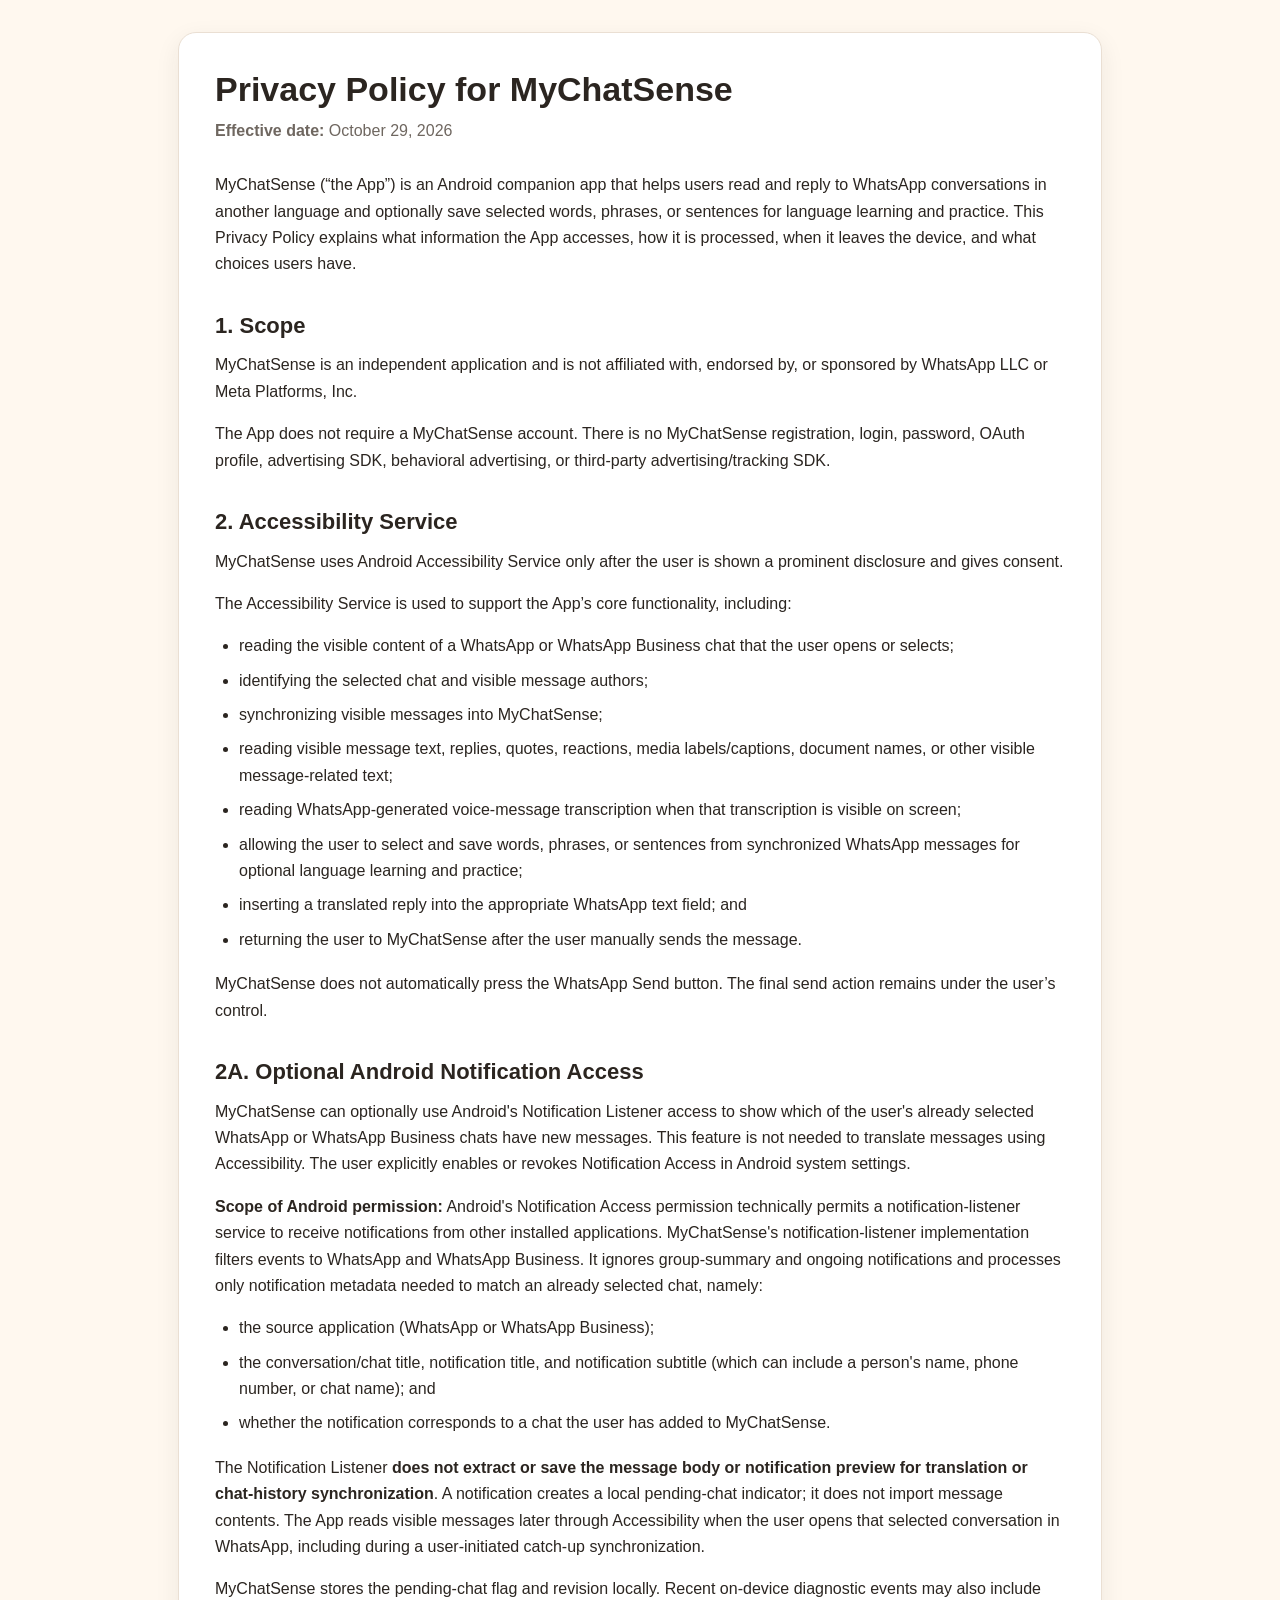
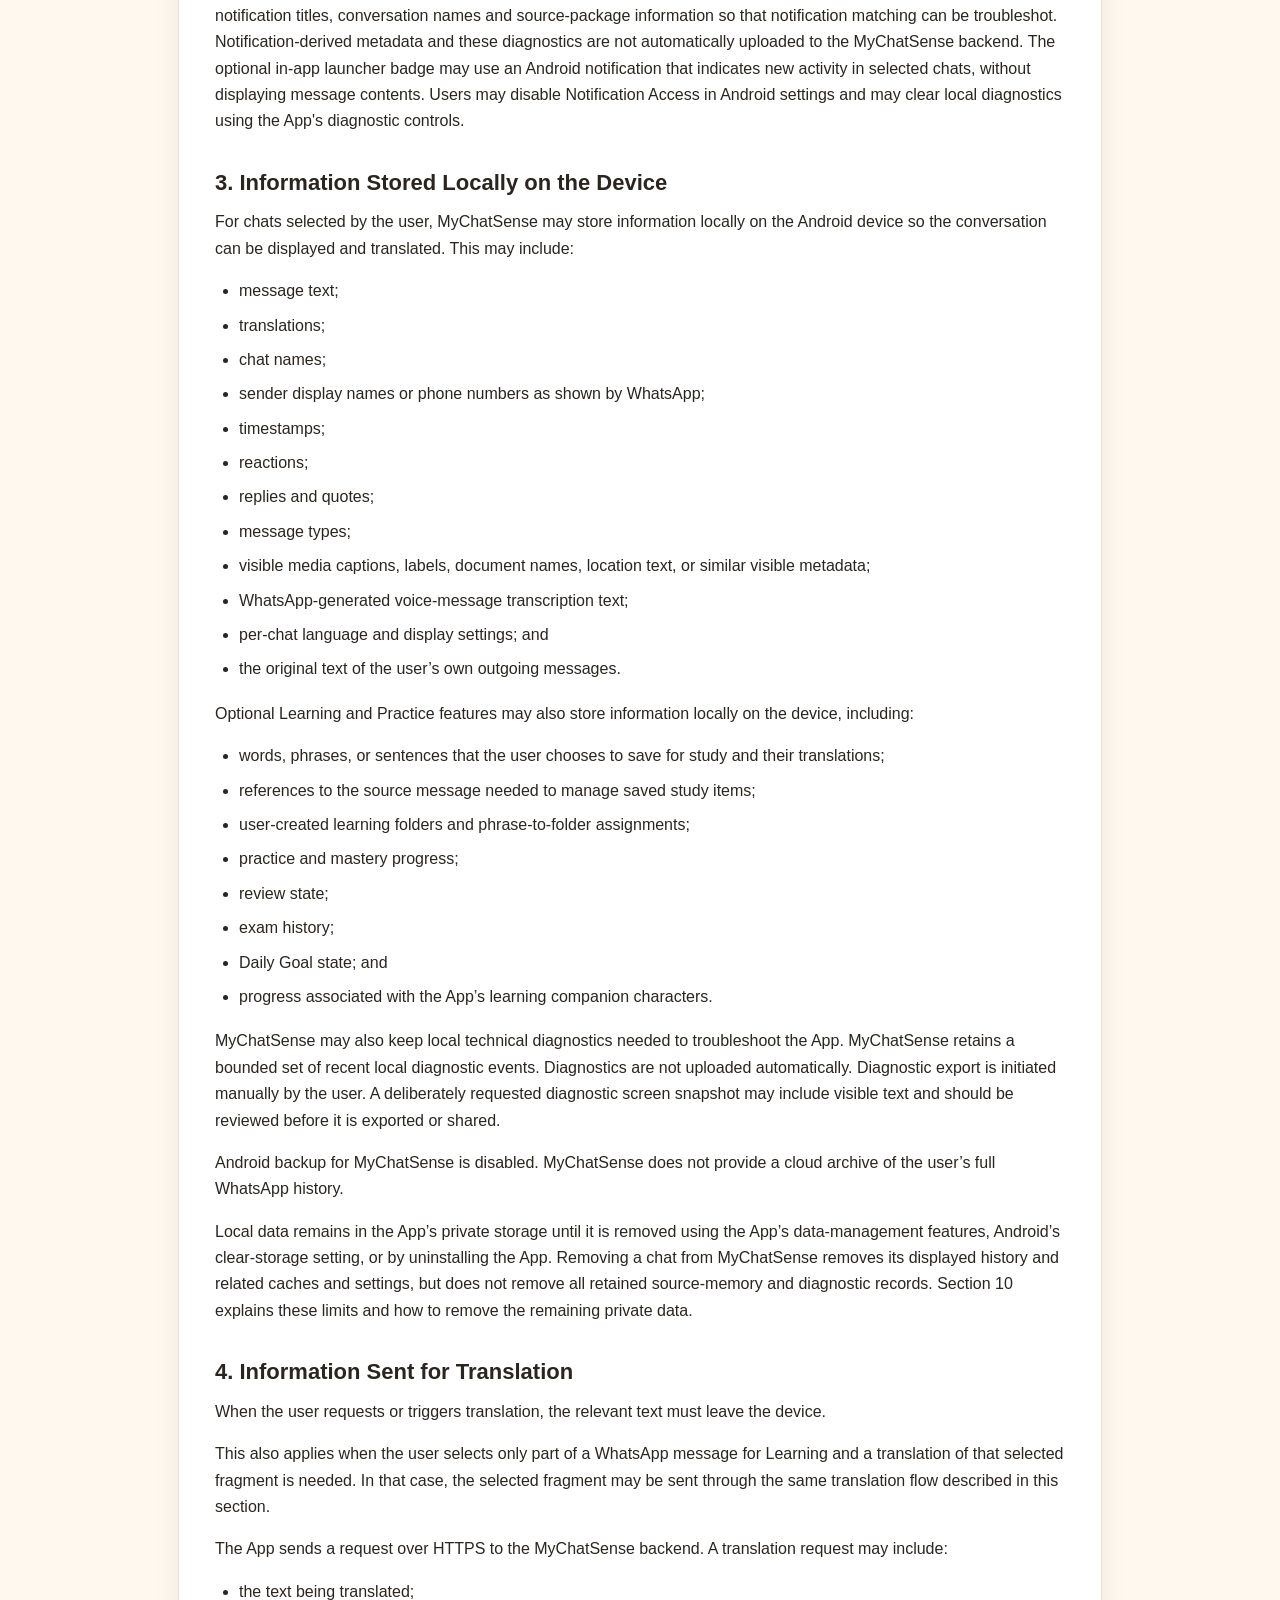
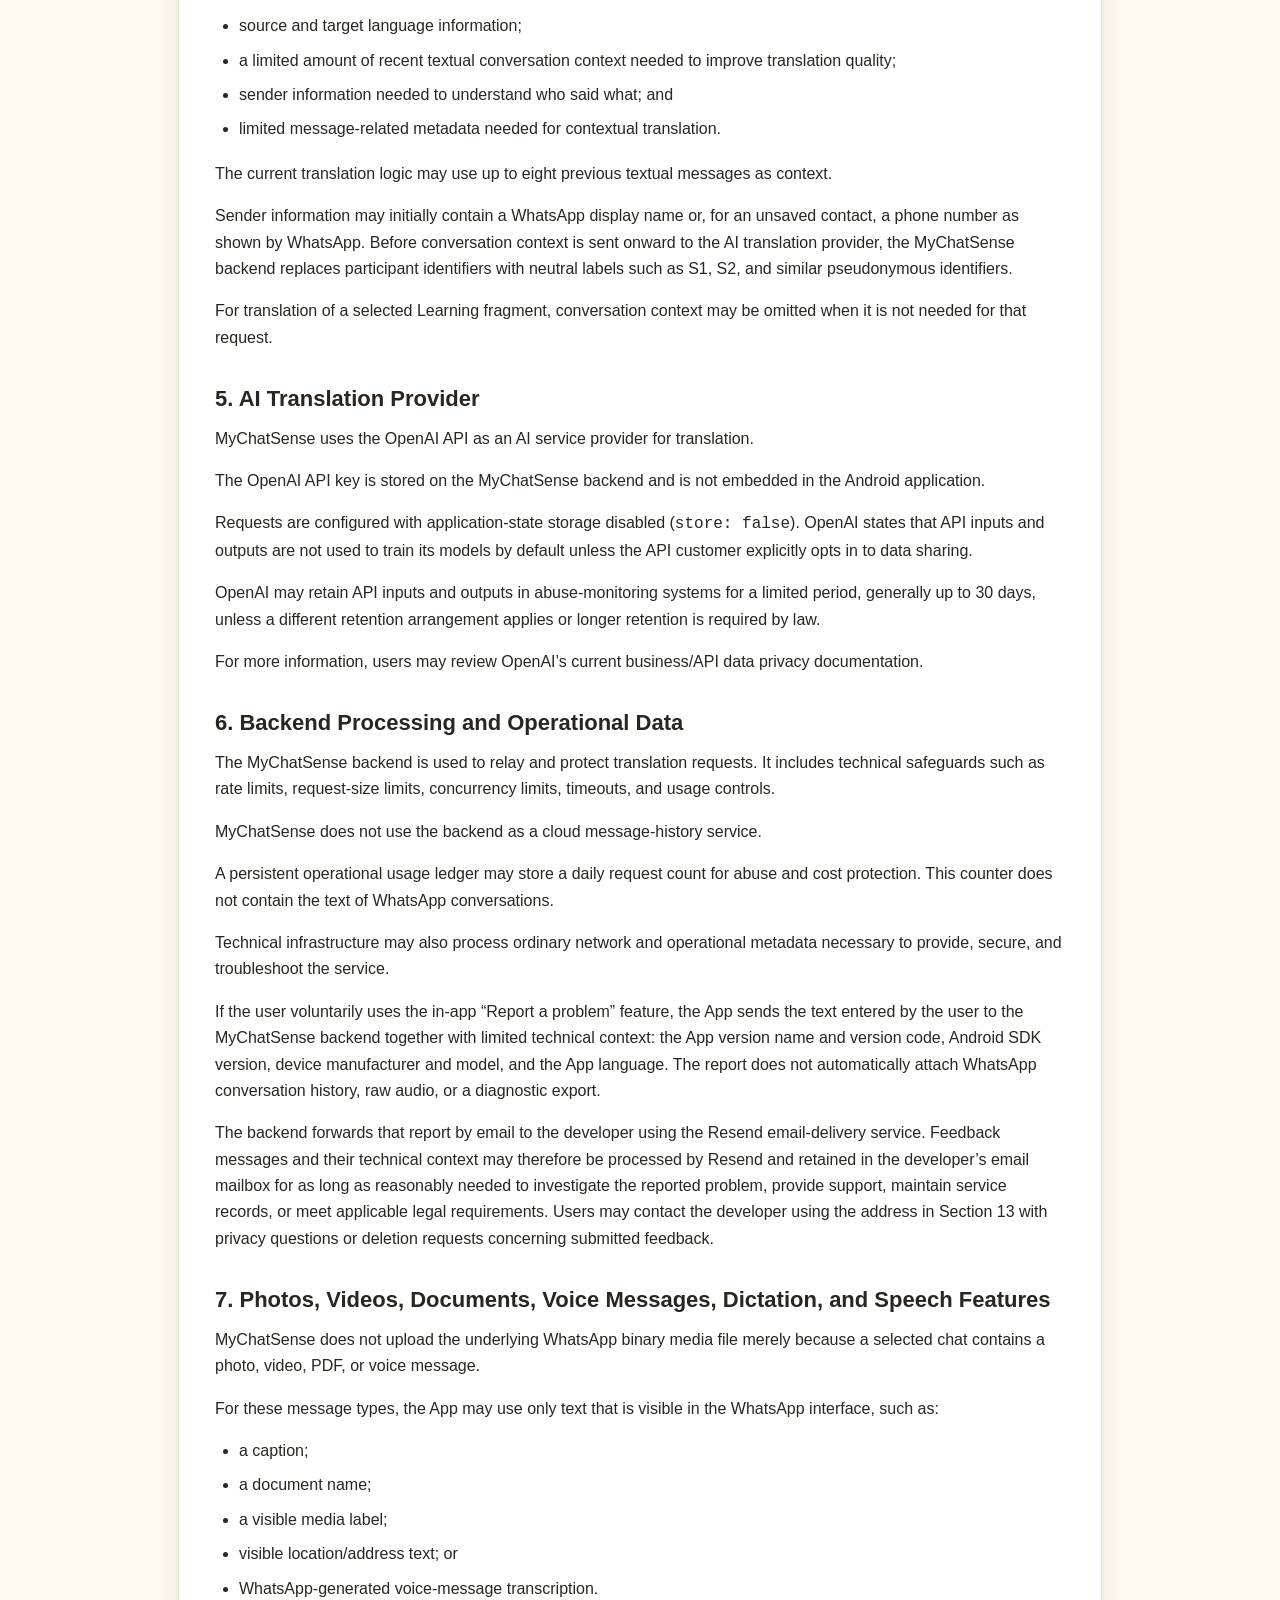
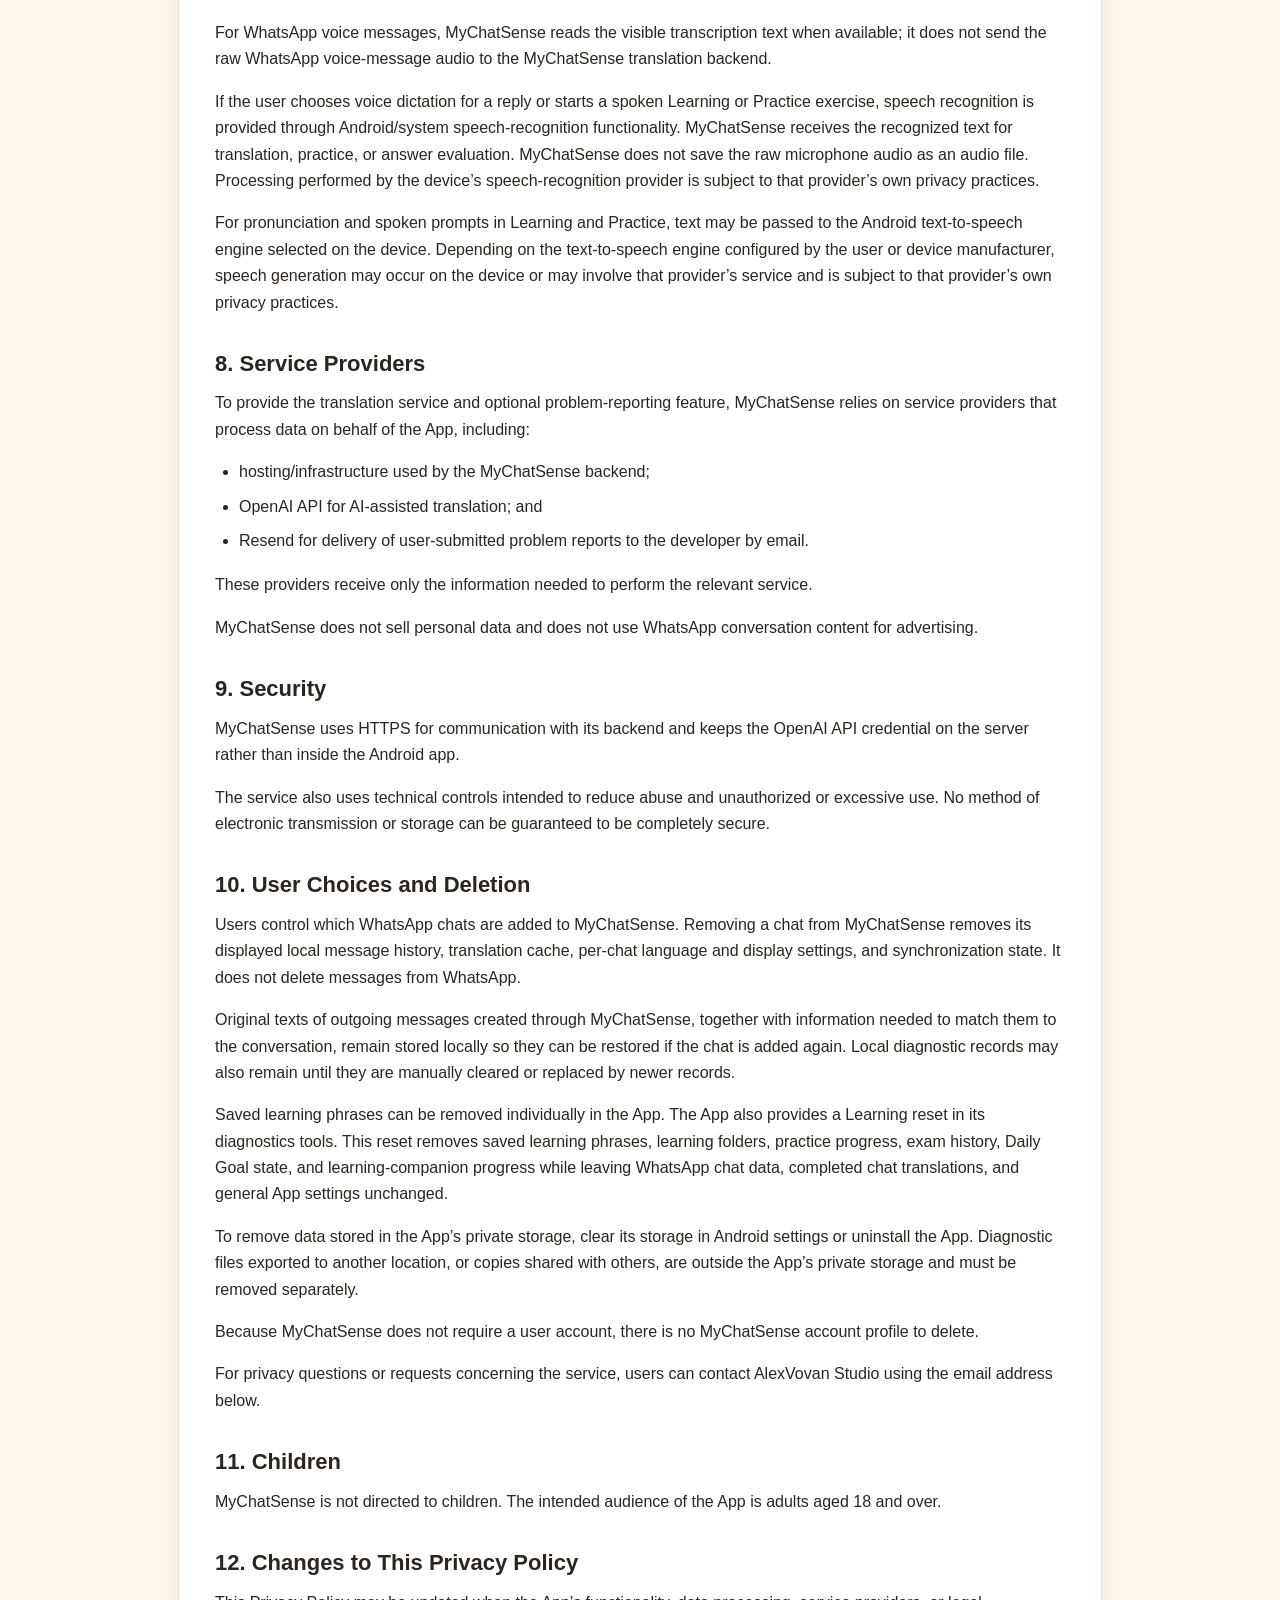
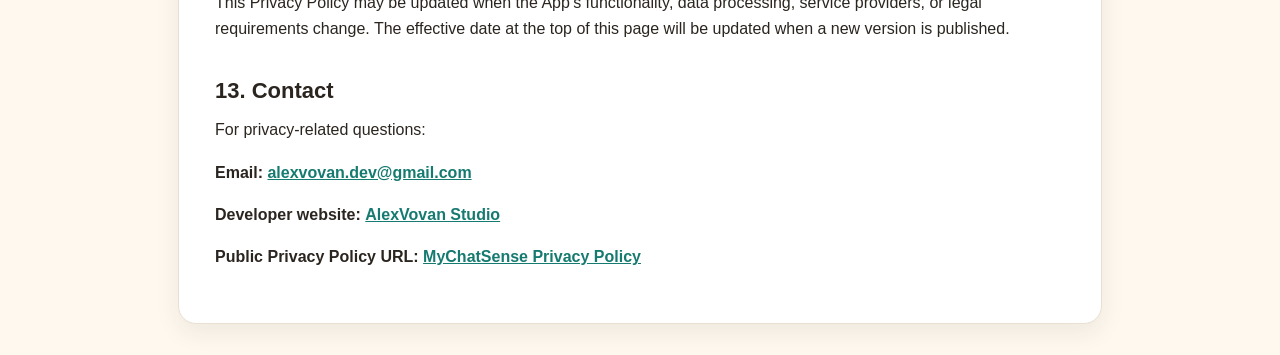
==== commit 2d723763: "Document optional WhatsApp notification access in MyChatSense privacy policy" ====
--- a/public/my-chatsense-privacy-policy.html
+++ b/public/my-chatsense-privacy-policy.html
@@ -3,7 +3,7 @@
 <head>
   <meta charset="UTF-8" />
   <meta name="viewport" content="width=device-width, initial-scale=1.0" />
-  <meta name="description" content="Privacy Policy for MyChatSense by AlexVovan Studio. Effective October 16, 2026." />
+  <meta name="description" content="Privacy Policy for MyChatSense by AlexVovan Studio. Effective October 29, 2026." />
   <meta name="robots" content="index, follow" />
   <title>Privacy Policy - MyChatSense</title>
   <link rel="canonical" href="https://portfolio-alexvovan.vercel.app/my-chatsense-privacy-policy.html" />
@@ -162,7 +162,7 @@
     <article class="card">
       <h1>Privacy Policy for MyChatSense</h1>
 
-      <p class="updated"><strong>Effective date:</strong> October 16, 2026</p>
+      <p class="updated"><strong>Effective date:</strong> October 29, 2026</p>
 
       <p>MyChatSense (“the App”) is an Android companion app that helps users read and reply to WhatsApp conversations in another language and optionally save selected words, phrases, or sentences for language learning and practice. This Privacy Policy explains what information the App accesses, how it is processed, when it leaves the device, and what choices users have.</p>
 
@@ -190,6 +190,22 @@
 </ul>
 
       <p>MyChatSense does not automatically press the WhatsApp Send button. The final send action remains under the user’s control.</p>
+
+      <h2>2A. Optional Android Notification Access</h2>
+
+      <p>MyChatSense can optionally use Android's Notification Listener access to show which of the user's already selected WhatsApp or WhatsApp Business chats have new messages. This feature is not needed to translate messages using Accessibility. The user explicitly enables or revokes Notification Access in Android system settings.</p>
+
+      <p><strong>Scope of Android permission:</strong> Android's Notification Access permission technically permits a notification-listener service to receive notifications from other installed applications. MyChatSense's notification-listener implementation filters events to WhatsApp and WhatsApp Business. It ignores group-summary and ongoing notifications and processes only notification metadata needed to match an already selected chat, namely:</p>
+
+      <ul>
+        <li>the source application (WhatsApp or WhatsApp Business);</li>
+        <li>the conversation/chat title, notification title, and notification subtitle (which can include a person's name, phone number, or chat name); and</li>
+        <li>whether the notification corresponds to a chat the user has added to MyChatSense.</li>
+      </ul>
+
+      <p>The Notification Listener <strong>does not extract or save the message body or notification preview for translation or chat-history synchronization</strong>. A notification creates a local pending-chat indicator; it does not import message contents. The App reads visible messages later through Accessibility when the user opens that selected conversation in WhatsApp, including during a user-initiated catch-up synchronization.</p>
+
+      <p>MyChatSense stores the pending-chat flag and revision locally. Recent on-device diagnostic events may also include notification titles, conversation names and source-package information so that notification matching can be troubleshot. Notification-derived metadata and these diagnostics are not automatically uploaded to the MyChatSense backend. The optional in-app launcher badge may use an Android notification that indicates new activity in selected chats, without displaying message contents. Users may disable Notification Access in Android settings and may clear local diagnostics using the App's diagnostic controls.</p>
 
       <h2>3. Information Stored Locally on the Device</h2>
 
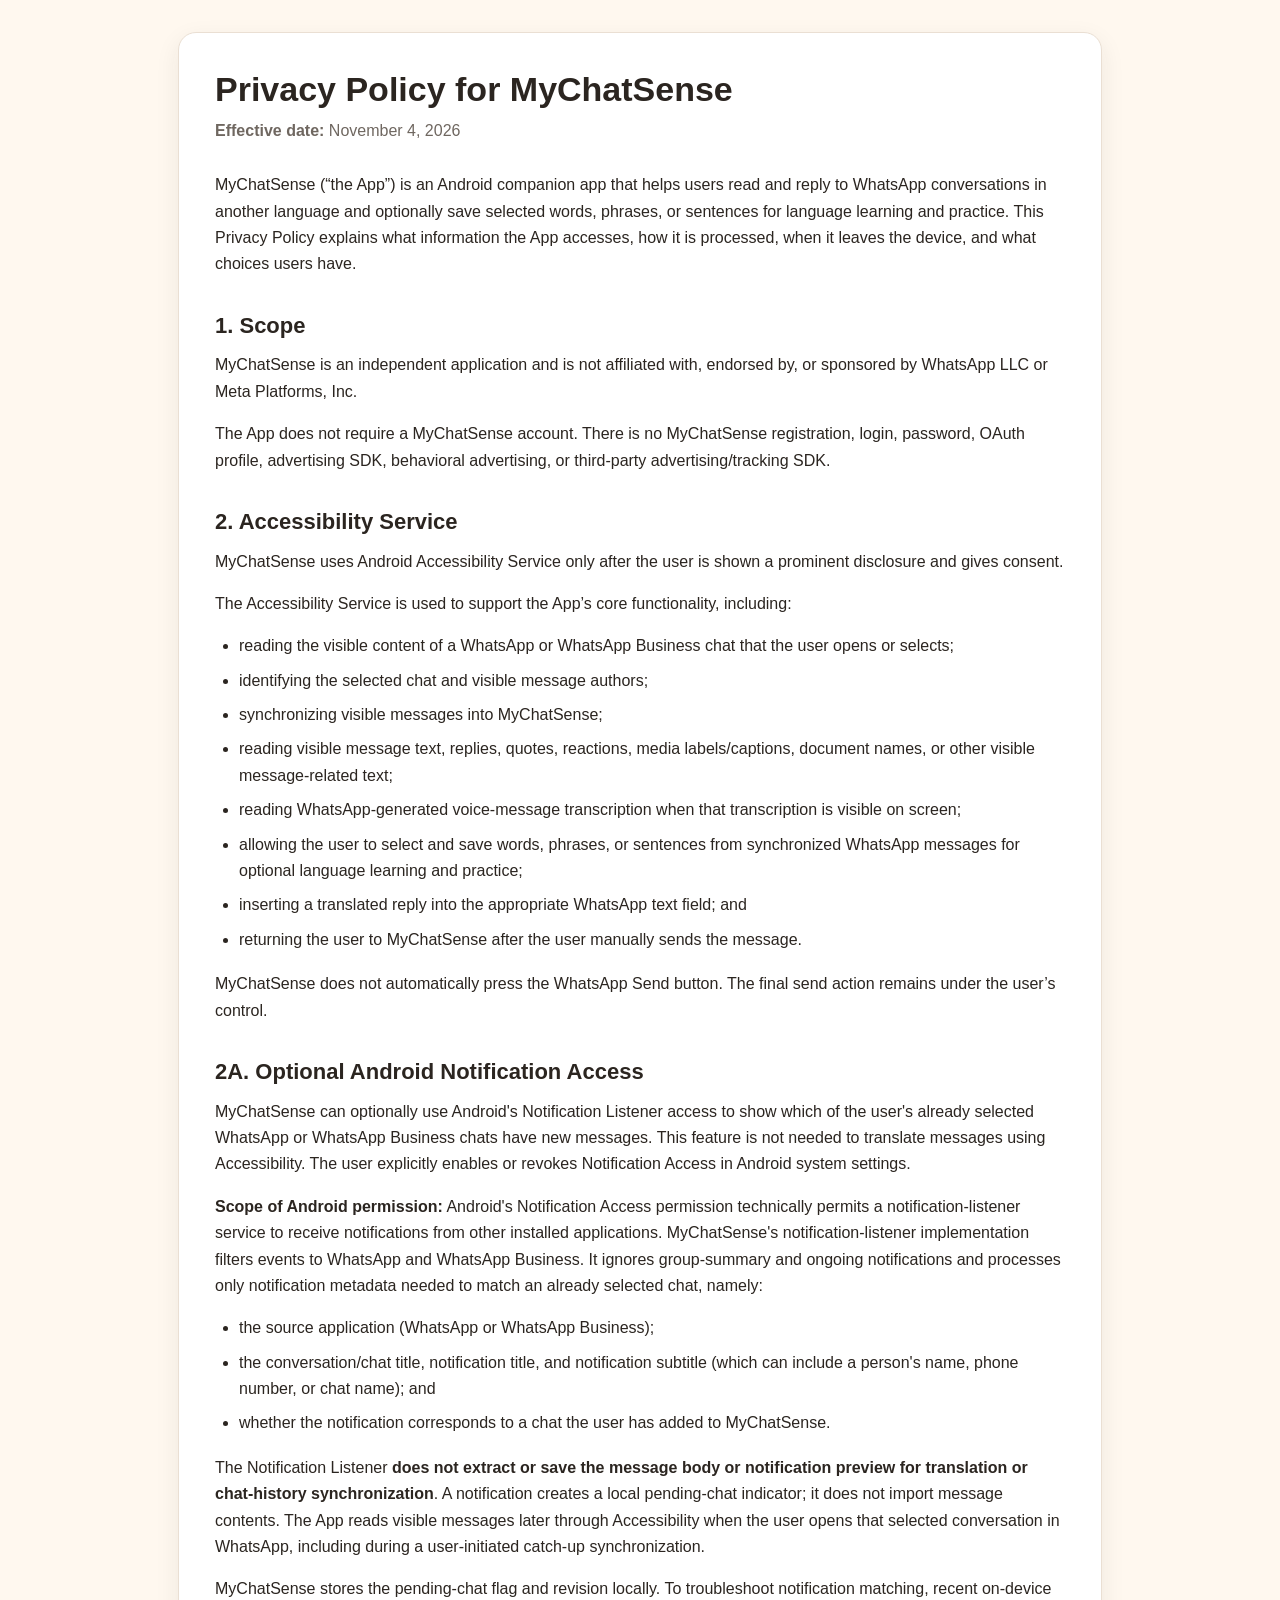
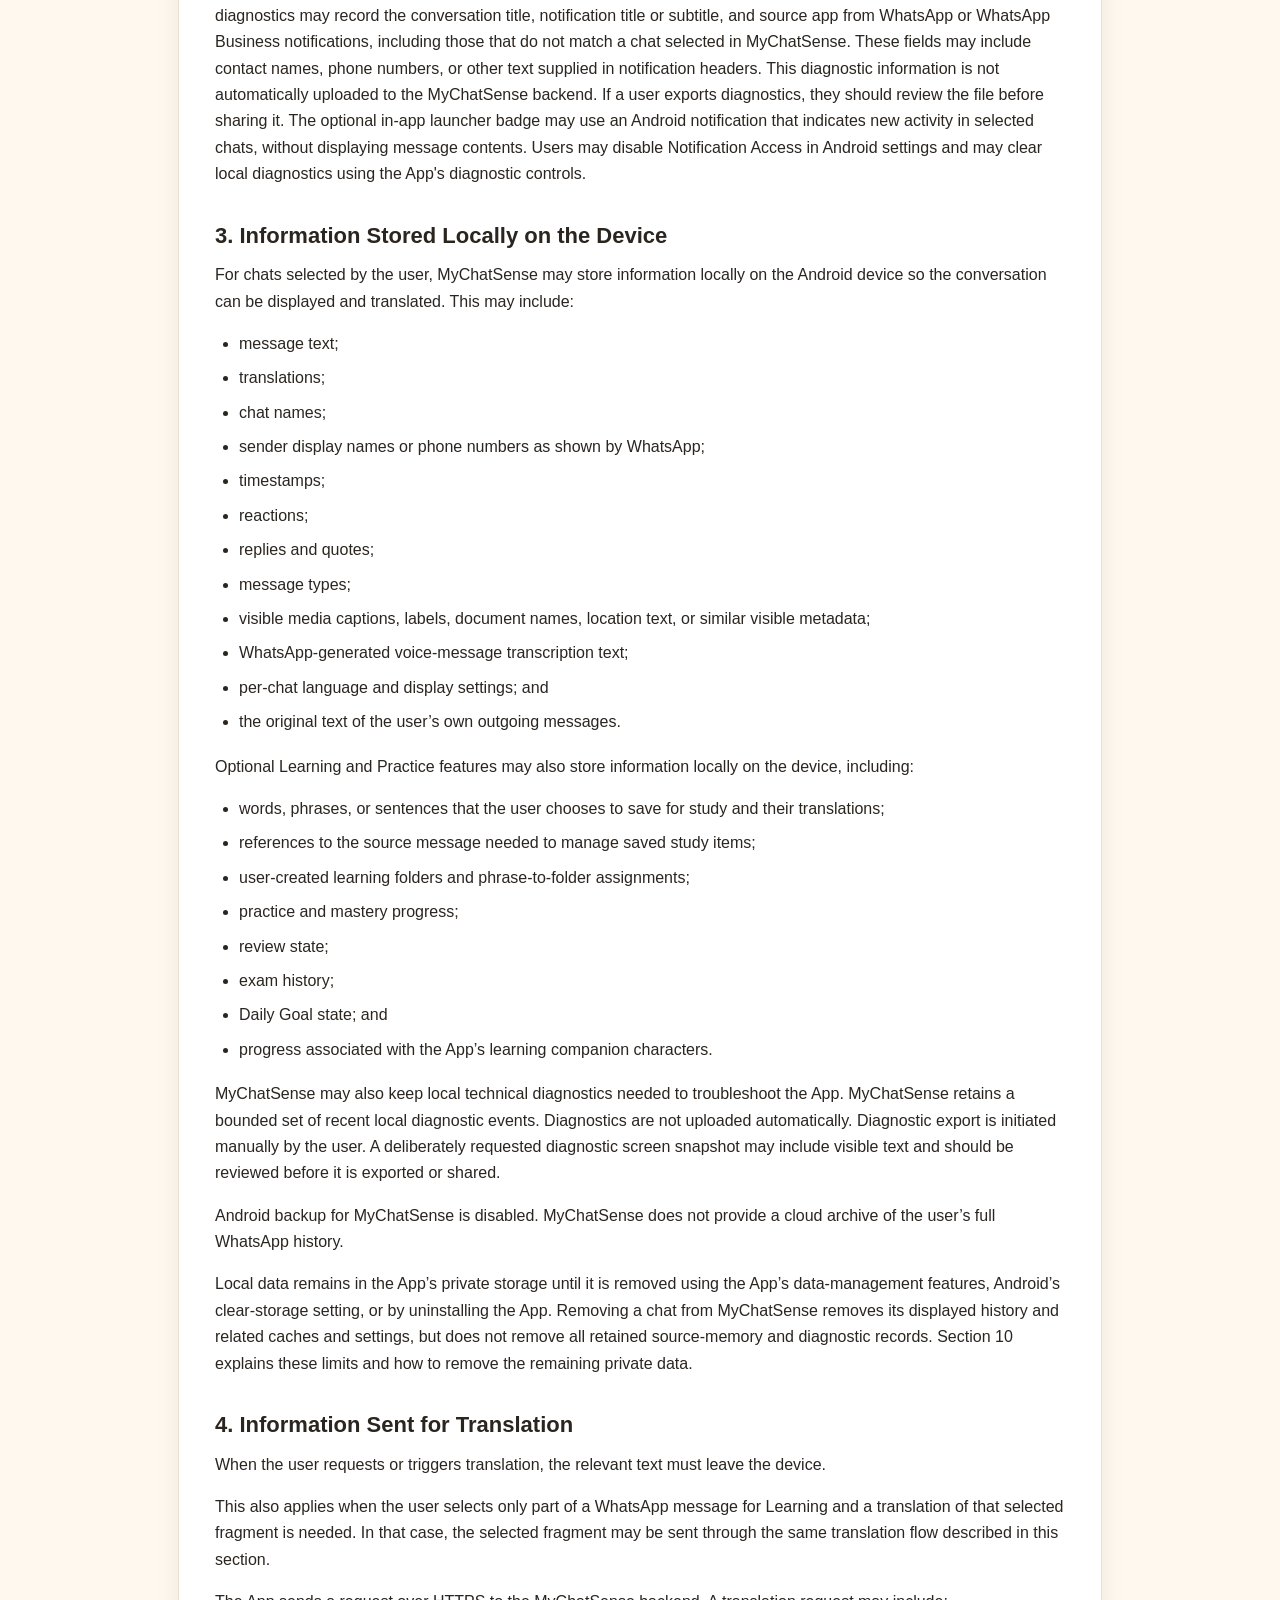
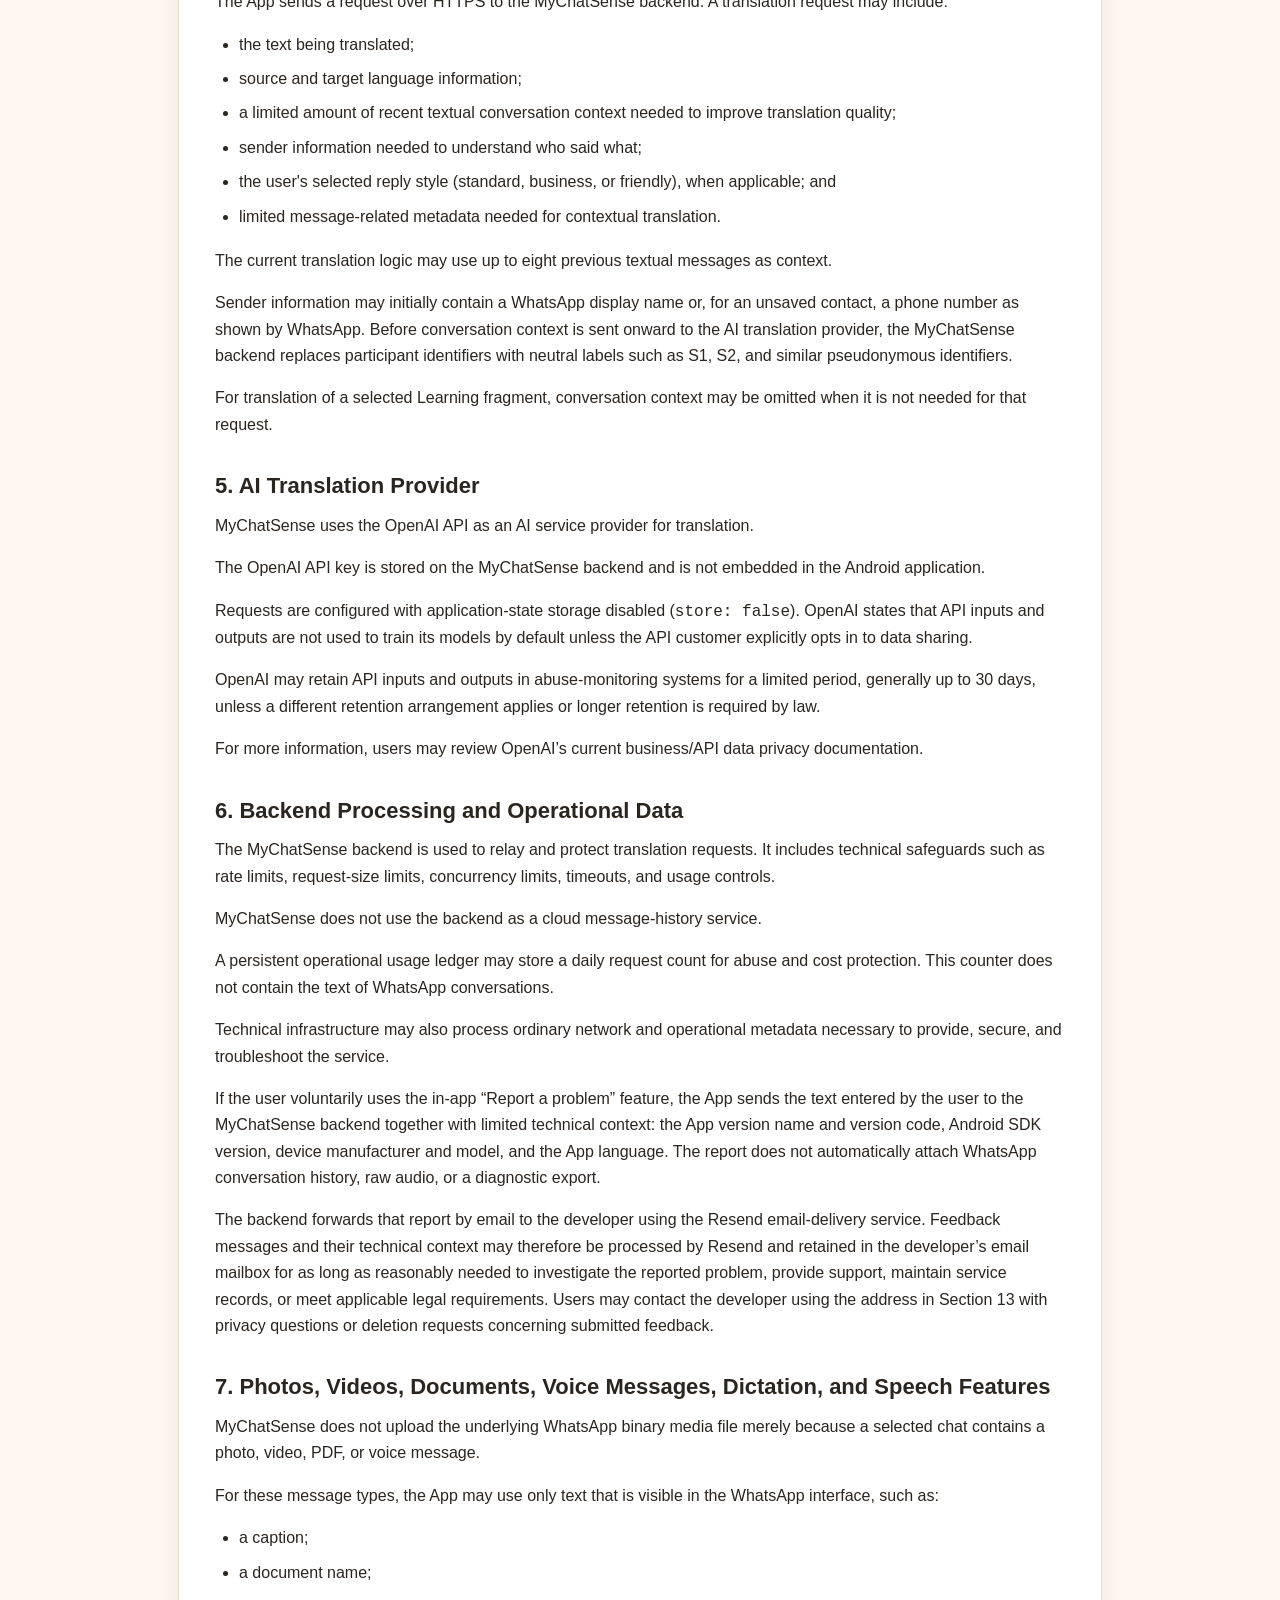
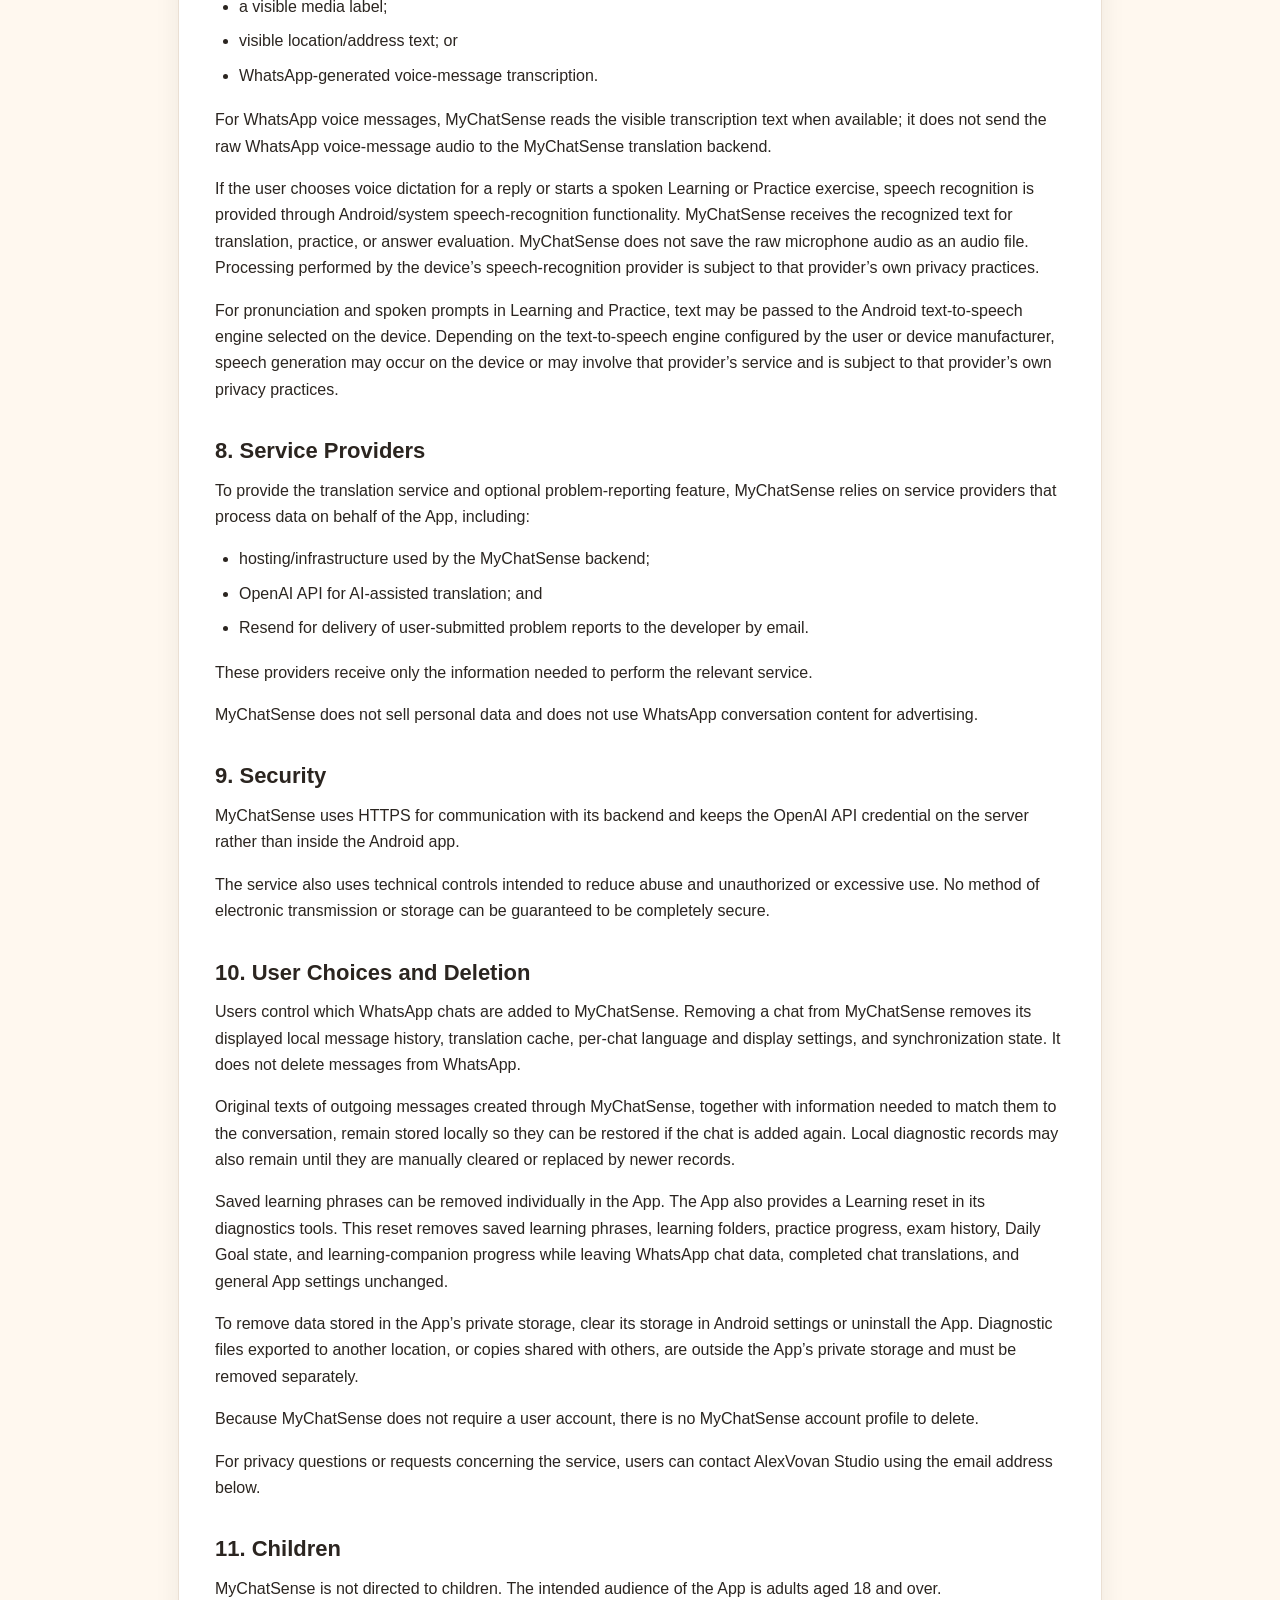
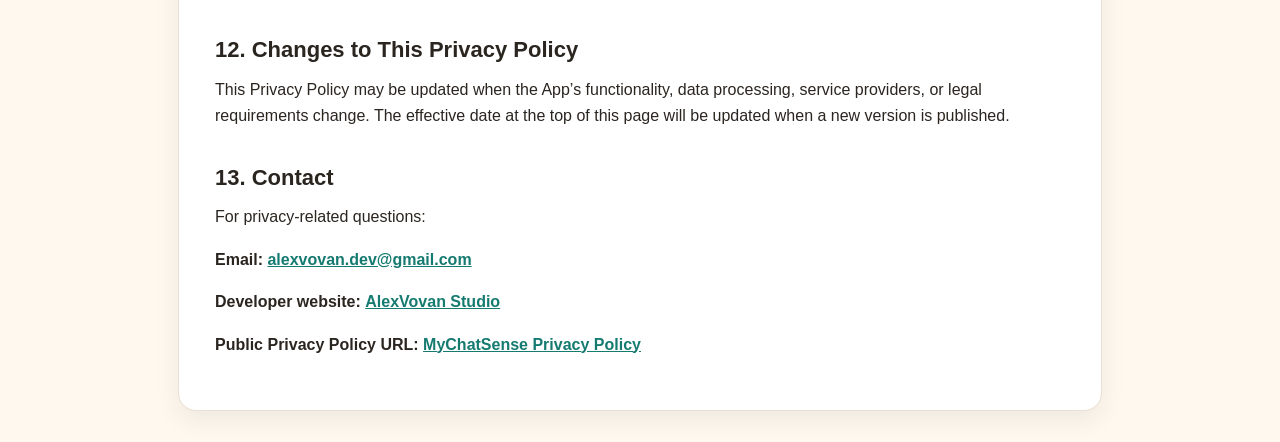
==== commit 42891353: "Clarify MyChatSense notification diagnostics and reply-style privacy disclosures" ====
--- a/public/my-chatsense-privacy-policy.html
+++ b/public/my-chatsense-privacy-policy.html
@@ -3,7 +3,7 @@
 <head>
   <meta charset="UTF-8" />
   <meta name="viewport" content="width=device-width, initial-scale=1.0" />
-  <meta name="description" content="Privacy Policy for MyChatSense by AlexVovan Studio. Effective October 29, 2026." />
+  <meta name="description" content="Privacy Policy for MyChatSense by AlexVovan Studio. Effective November 4, 2026." />
   <meta name="robots" content="index, follow" />
   <title>Privacy Policy - MyChatSense</title>
   <link rel="canonical" href="https://portfolio-alexvovan.vercel.app/my-chatsense-privacy-policy.html" />
@@ -162,7 +162,7 @@
     <article class="card">
       <h1>Privacy Policy for MyChatSense</h1>
 
-      <p class="updated"><strong>Effective date:</strong> October 29, 2026</p>
+      <p class="updated"><strong>Effective date:</strong> November 4, 2026</p>
 
       <p>MyChatSense (“the App”) is an Android companion app that helps users read and reply to WhatsApp conversations in another language and optionally save selected words, phrases, or sentences for language learning and practice. This Privacy Policy explains what information the App accesses, how it is processed, when it leaves the device, and what choices users have.</p>
 
@@ -205,7 +205,7 @@
 
       <p>The Notification Listener <strong>does not extract or save the message body or notification preview for translation or chat-history synchronization</strong>. A notification creates a local pending-chat indicator; it does not import message contents. The App reads visible messages later through Accessibility when the user opens that selected conversation in WhatsApp, including during a user-initiated catch-up synchronization.</p>
 
-      <p>MyChatSense stores the pending-chat flag and revision locally. Recent on-device diagnostic events may also include notification titles, conversation names and source-package information so that notification matching can be troubleshot. Notification-derived metadata and these diagnostics are not automatically uploaded to the MyChatSense backend. The optional in-app launcher badge may use an Android notification that indicates new activity in selected chats, without displaying message contents. Users may disable Notification Access in Android settings and may clear local diagnostics using the App's diagnostic controls.</p>
+      <p>MyChatSense stores the pending-chat flag and revision locally. To troubleshoot notification matching, recent on-device diagnostics may record the conversation title, notification title or subtitle, and source app from WhatsApp or WhatsApp Business notifications, including those that do not match a chat selected in MyChatSense. These fields may include contact names, phone numbers, or other text supplied in notification headers. This diagnostic information is not automatically uploaded to the MyChatSense backend. If a user exports diagnostics, they should review the file before sharing it. The optional in-app launcher badge may use an Android notification that indicates new activity in selected chats, without displaying message contents. Users may disable Notification Access in Android settings and may clear local diagnostics using the App's diagnostic controls.</p>
 
       <h2>3. Information Stored Locally on the Device</h2>
 
@@ -257,7 +257,8 @@
   <li>the text being translated;</li>
   <li>source and target language information;</li>
   <li>a limited amount of recent textual conversation context needed to improve translation quality;</li>
-  <li>sender information needed to understand who said what; and</li>
+  <li>sender information needed to understand who said what;</li>
+  <li>the user's selected reply style (standard, business, or friendly), when applicable; and</li>
   <li>limited message-related metadata needed for contextual translation.</li>
 </ul>
 
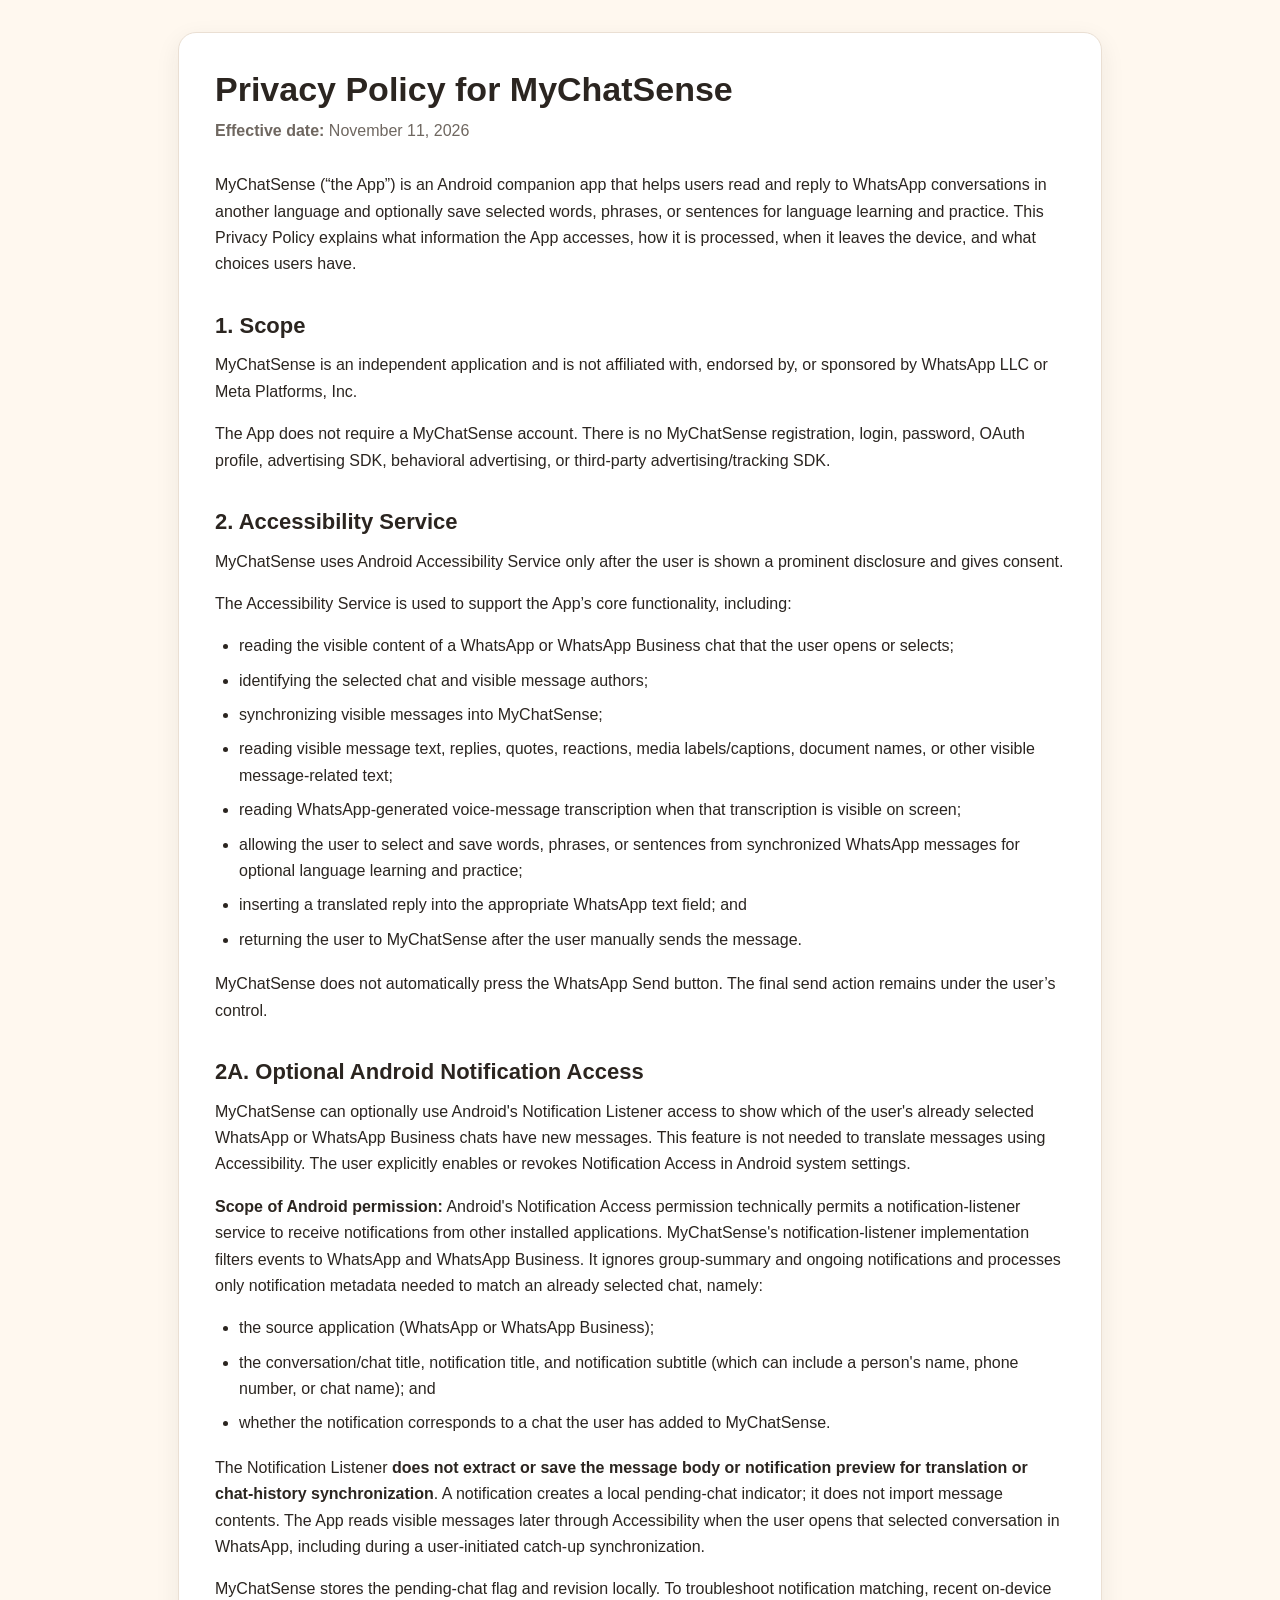
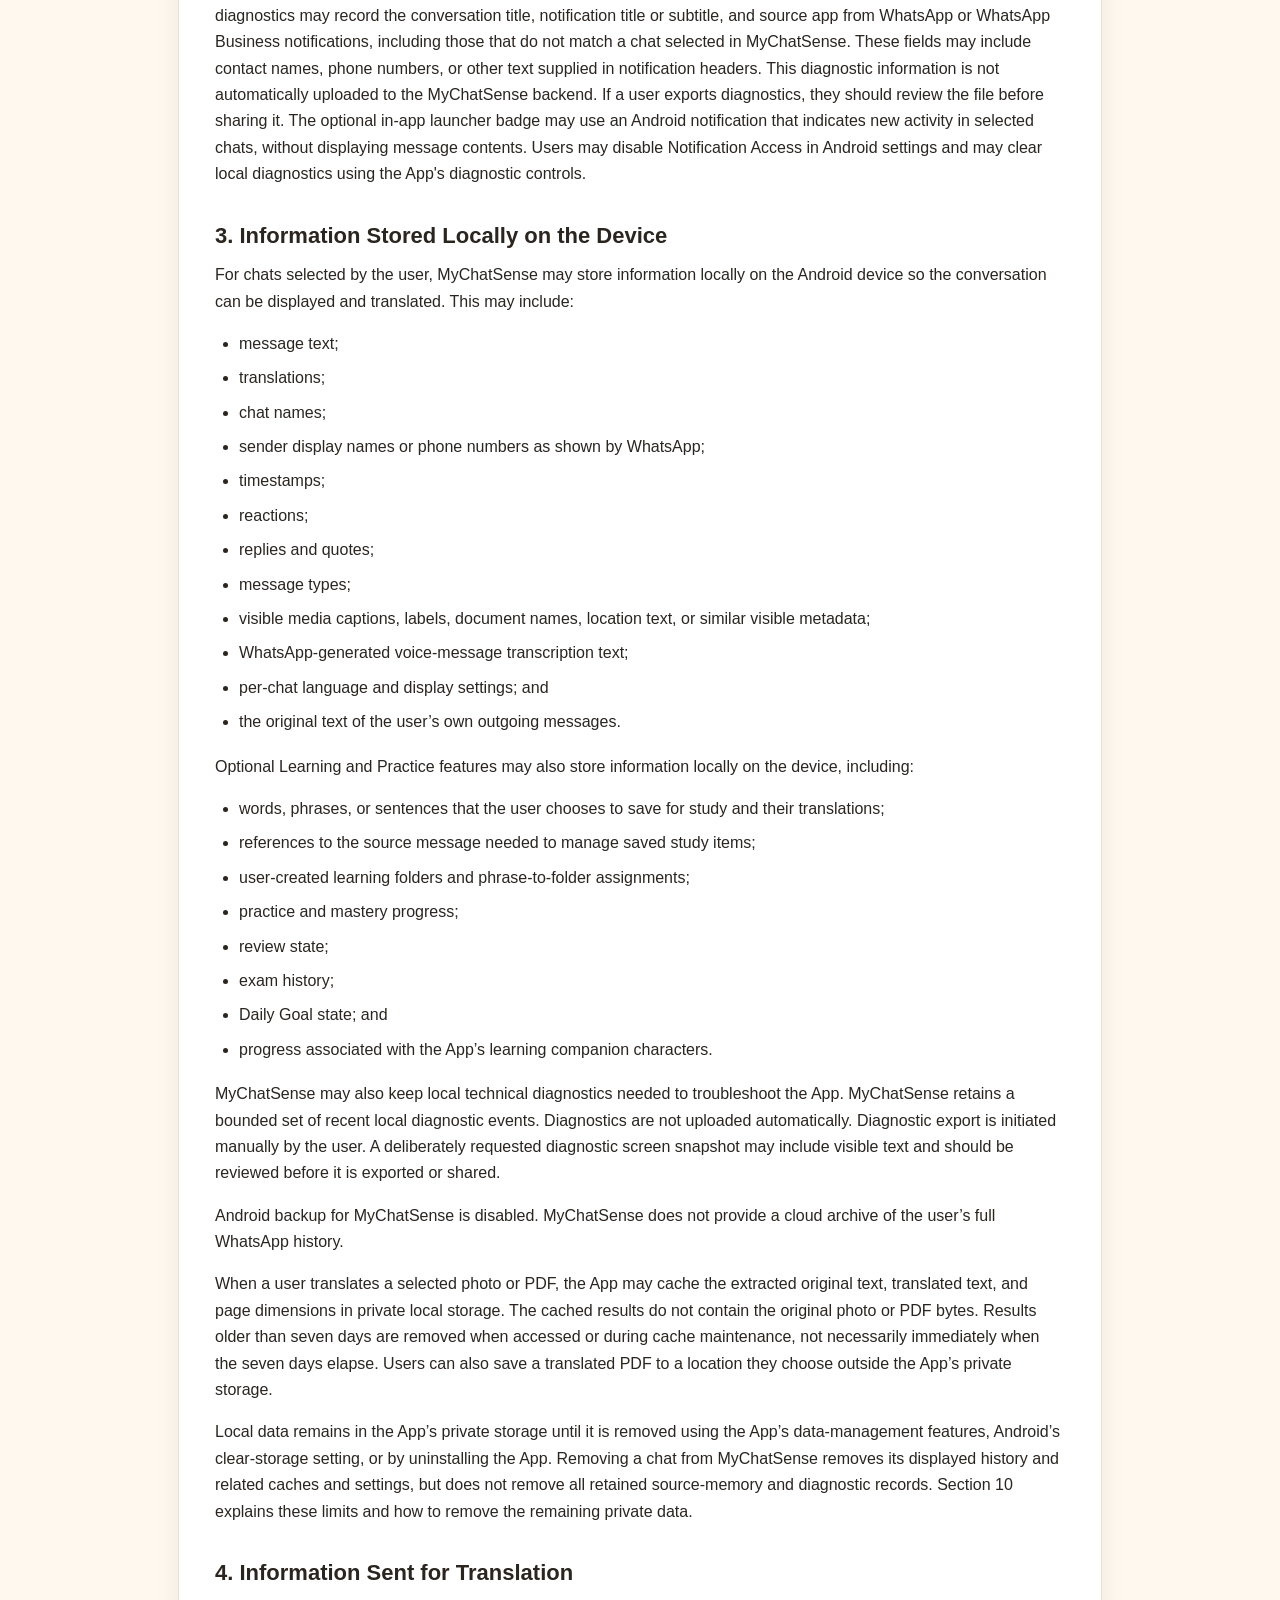
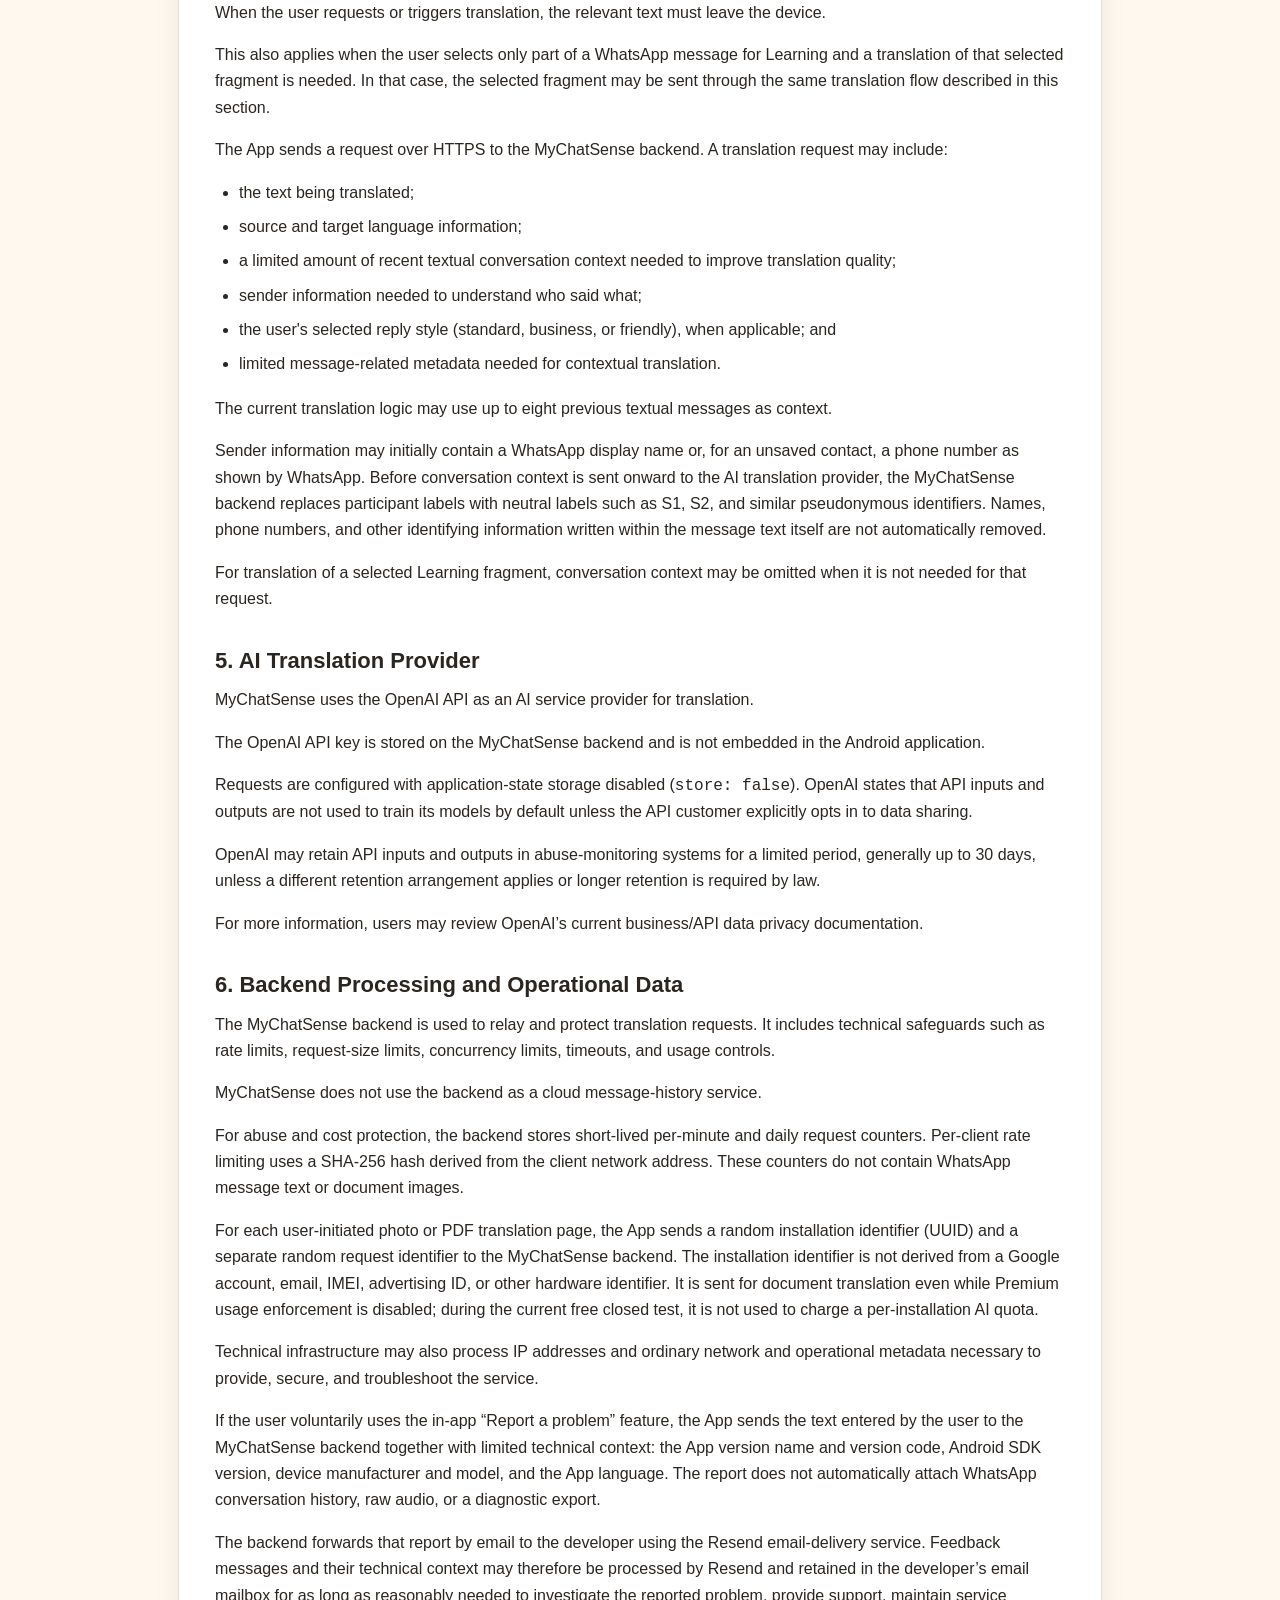
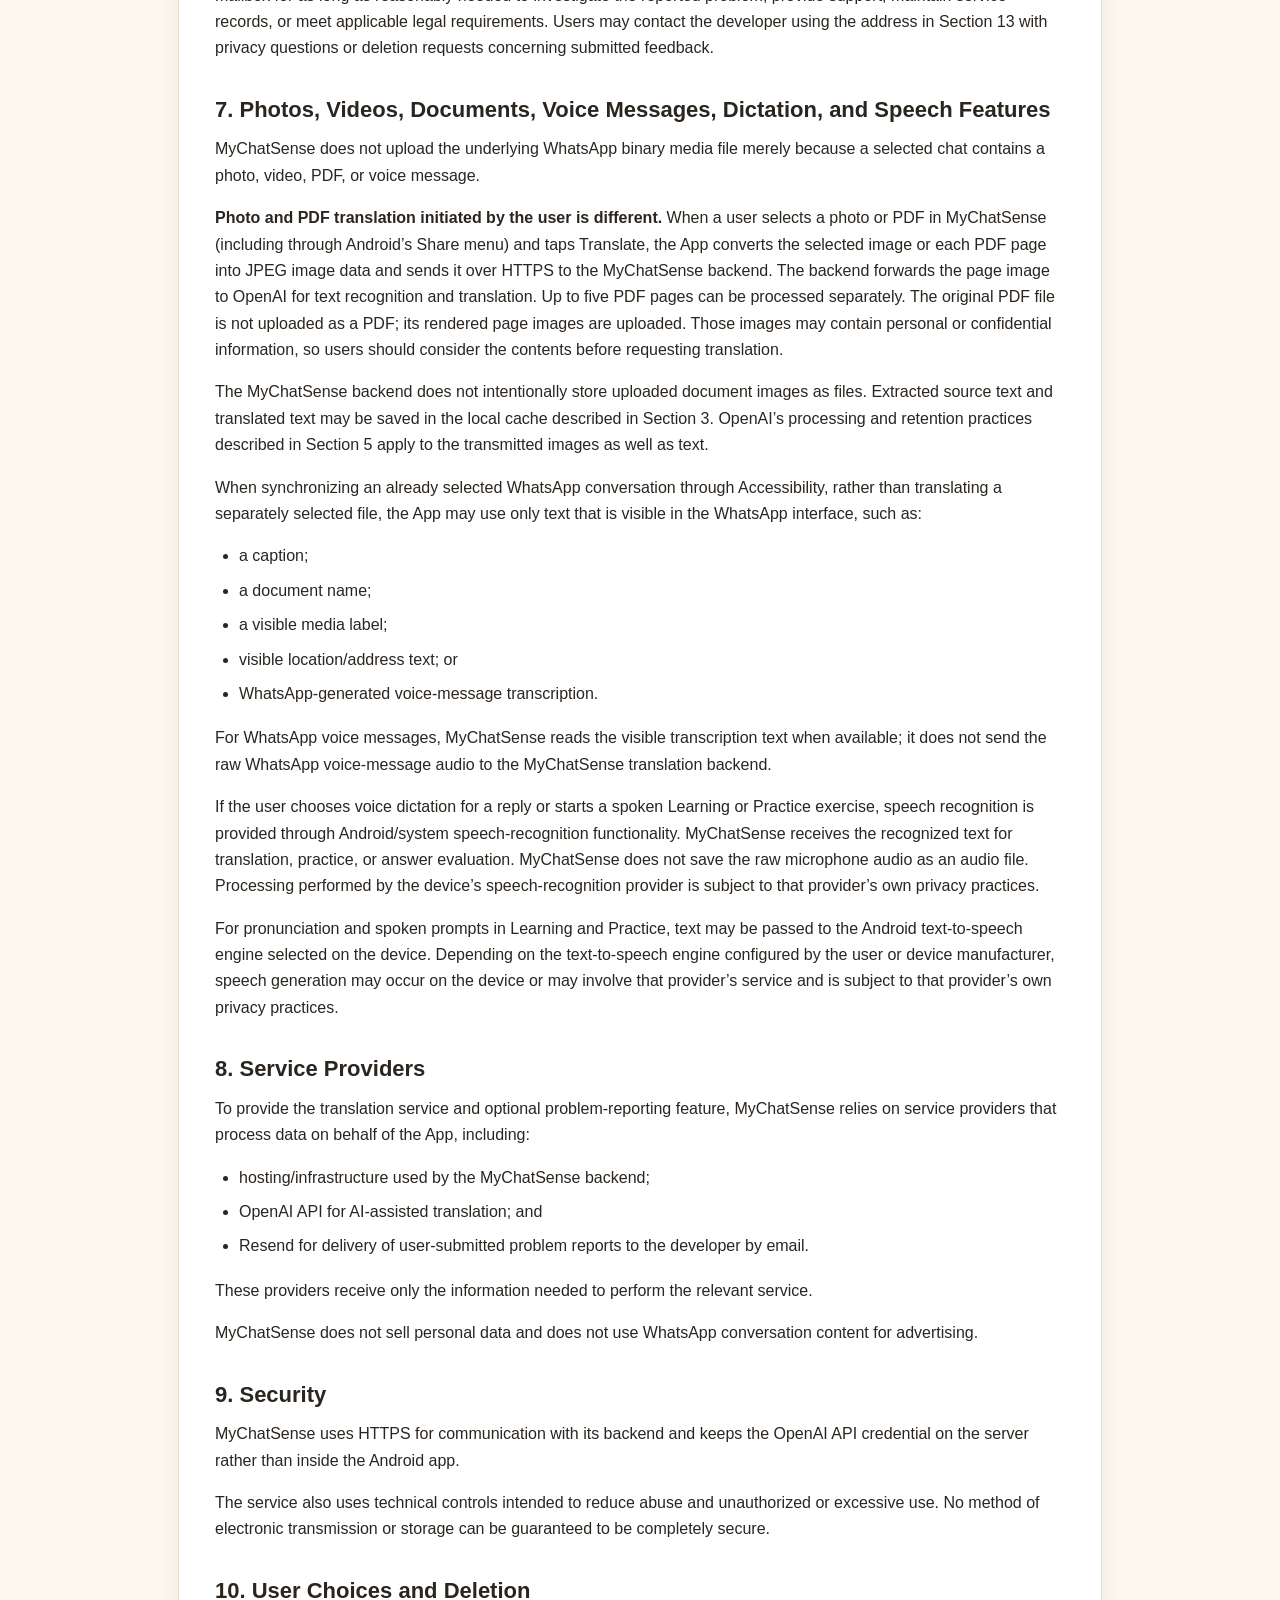
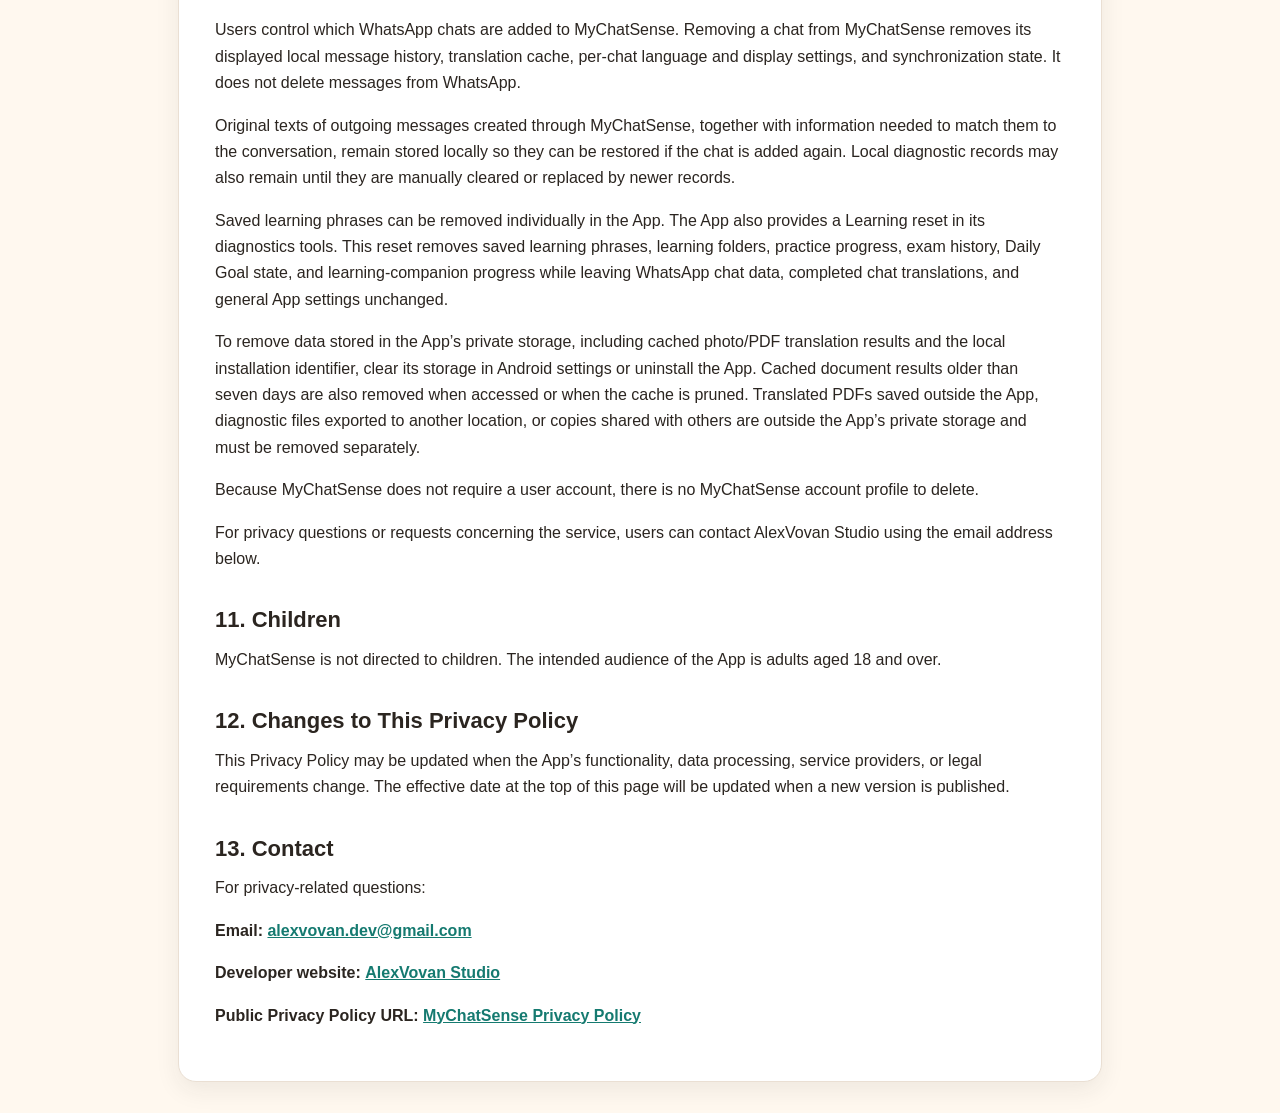
==== commit 4ecc5bb4: "Clarify MyChatSense document translation and privacy data flows" ====
--- a/public/my-chatsense-privacy-policy.html
+++ b/public/my-chatsense-privacy-policy.html
@@ -3,7 +3,7 @@
 <head>
   <meta charset="UTF-8" />
   <meta name="viewport" content="width=device-width, initial-scale=1.0" />
-  <meta name="description" content="Privacy Policy for MyChatSense by AlexVovan Studio. Effective November 4, 2026." />
+  <meta name="description" content="Privacy Policy for MyChatSense by AlexVovan Studio. Effective November 11, 2026." />
   <meta name="robots" content="index, follow" />
   <title>Privacy Policy - MyChatSense</title>
   <link rel="canonical" href="https://portfolio-alexvovan.vercel.app/my-chatsense-privacy-policy.html" />
@@ -162,7 +162,7 @@
     <article class="card">
       <h1>Privacy Policy for MyChatSense</h1>
 
-      <p class="updated"><strong>Effective date:</strong> November 4, 2026</p>
+      <p class="updated"><strong>Effective date:</strong> November 11, 2026</p>
 
       <p>MyChatSense (“the App”) is an Android companion app that helps users read and reply to WhatsApp conversations in another language and optionally save selected words, phrases, or sentences for language learning and practice. This Privacy Policy explains what information the App accesses, how it is processed, when it leaves the device, and what choices users have.</p>
 
@@ -243,6 +243,8 @@
 
       <p>Android backup for MyChatSense is disabled. MyChatSense does not provide a cloud archive of the user’s full WhatsApp history.</p>
 
+      <p>When a user translates a selected photo or PDF, the App may cache the extracted original text, translated text, and page dimensions in private local storage. The cached results do not contain the original photo or PDF bytes. Results older than seven days are removed when accessed or during cache maintenance, not necessarily immediately when the seven days elapse. Users can also save a translated PDF to a location they choose outside the App’s private storage.</p>
+
       <p>Local data remains in the App’s private storage until it is removed using the App’s data-management features, Android’s clear-storage setting, or by uninstalling the App. Removing a chat from MyChatSense removes its displayed history and related caches and settings, but does not remove all retained source-memory and diagnostic records. Section 10 explains these limits and how to remove the remaining private data.</p>
 
       <h2>4. Information Sent for Translation</h2>
@@ -264,7 +266,7 @@
 
       <p>The current translation logic may use up to eight previous textual messages as context.</p>
 
-      <p>Sender information may initially contain a WhatsApp display name or, for an unsaved contact, a phone number as shown by WhatsApp. Before conversation context is sent onward to the AI translation provider, the MyChatSense backend replaces participant identifiers with neutral labels such as S1, S2, and similar pseudonymous identifiers.</p>
+      <p>Sender information may initially contain a WhatsApp display name or, for an unsaved contact, a phone number as shown by WhatsApp. Before conversation context is sent onward to the AI translation provider, the MyChatSense backend replaces participant labels with neutral labels such as S1, S2, and similar pseudonymous identifiers. Names, phone numbers, and other identifying information written within the message text itself are not automatically removed.</p>
 
       <p>For translation of a selected Learning fragment, conversation context may be omitted when it is not needed for that request.</p>
 
@@ -286,9 +288,11 @@
 
       <p>MyChatSense does not use the backend as a cloud message-history service.</p>
 
-      <p>A persistent operational usage ledger may store a daily request count for abuse and cost protection. This counter does not contain the text of WhatsApp conversations.</p>
-
-      <p>Technical infrastructure may also process ordinary network and operational metadata necessary to provide, secure, and troubleshoot the service.</p>
+      <p>For abuse and cost protection, the backend stores short-lived per-minute and daily request counters. Per-client rate limiting uses a SHA-256 hash derived from the client network address. These counters do not contain WhatsApp message text or document images.</p>
+
+      <p>For each user-initiated photo or PDF translation page, the App sends a random installation identifier (UUID) and a separate random request identifier to the MyChatSense backend. The installation identifier is not derived from a Google account, email, IMEI, advertising ID, or other hardware identifier. It is sent for document translation even while Premium usage enforcement is disabled; during the current free closed test, it is not used to charge a per-installation AI quota.</p>
+
+      <p>Technical infrastructure may also process IP addresses and ordinary network and operational metadata necessary to provide, secure, and troubleshoot the service.</p>
 
       <p>If the user voluntarily uses the in-app “Report a problem” feature, the App sends the text entered by the user to the MyChatSense backend together with limited technical context: the App version name and version code, Android SDK version, device manufacturer and model, and the App language. The report does not automatically attach WhatsApp conversation history, raw audio, or a diagnostic export.</p>
 
@@ -298,7 +302,11 @@
 
       <p>MyChatSense does not upload the underlying WhatsApp binary media file merely because a selected chat contains a photo, video, PDF, or voice message.</p>
 
-      <p>For these message types, the App may use only text that is visible in the WhatsApp interface, such as:</p>
+      <p><strong>Photo and PDF translation initiated by the user is different.</strong> When a user selects a photo or PDF in MyChatSense (including through Android’s Share menu) and taps Translate, the App converts the selected image or each PDF page into JPEG image data and sends it over HTTPS to the MyChatSense backend. The backend forwards the page image to OpenAI for text recognition and translation. Up to five PDF pages can be processed separately. The original PDF file is not uploaded as a PDF; its rendered page images are uploaded. Those images may contain personal or confidential information, so users should consider the contents before requesting translation.</p>
+
+      <p>The MyChatSense backend does not intentionally store uploaded document images as files. Extracted source text and translated text may be saved in the local cache described in Section 3. OpenAI’s processing and retention practices described in Section 5 apply to the transmitted images as well as text.</p>
+
+      <p>When synchronizing an already selected WhatsApp conversation through Accessibility, rather than translating a separately selected file, the App may use only text that is visible in the WhatsApp interface, such as:</p>
 
       <ul>
   <li>a caption;</li>
@@ -342,7 +350,7 @@
 
       <p>Saved learning phrases can be removed individually in the App. The App also provides a Learning reset in its diagnostics tools. This reset removes saved learning phrases, learning folders, practice progress, exam history, Daily Goal state, and learning-companion progress while leaving WhatsApp chat data, completed chat translations, and general App settings unchanged.</p>
 
-      <p>To remove data stored in the App’s private storage, clear its storage in Android settings or uninstall the App. Diagnostic files exported to another location, or copies shared with others, are outside the App’s private storage and must be removed separately.</p>
+      <p>To remove data stored in the App’s private storage, including cached photo/PDF translation results and the local installation identifier, clear its storage in Android settings or uninstall the App. Cached document results older than seven days are also removed when accessed or when the cache is pruned. Translated PDFs saved outside the App, diagnostic files exported to another location, or copies shared with others are outside the App’s private storage and must be removed separately.</p>
 
       <p>Because MyChatSense does not require a user account, there is no MyChatSense account profile to delete.</p>
 
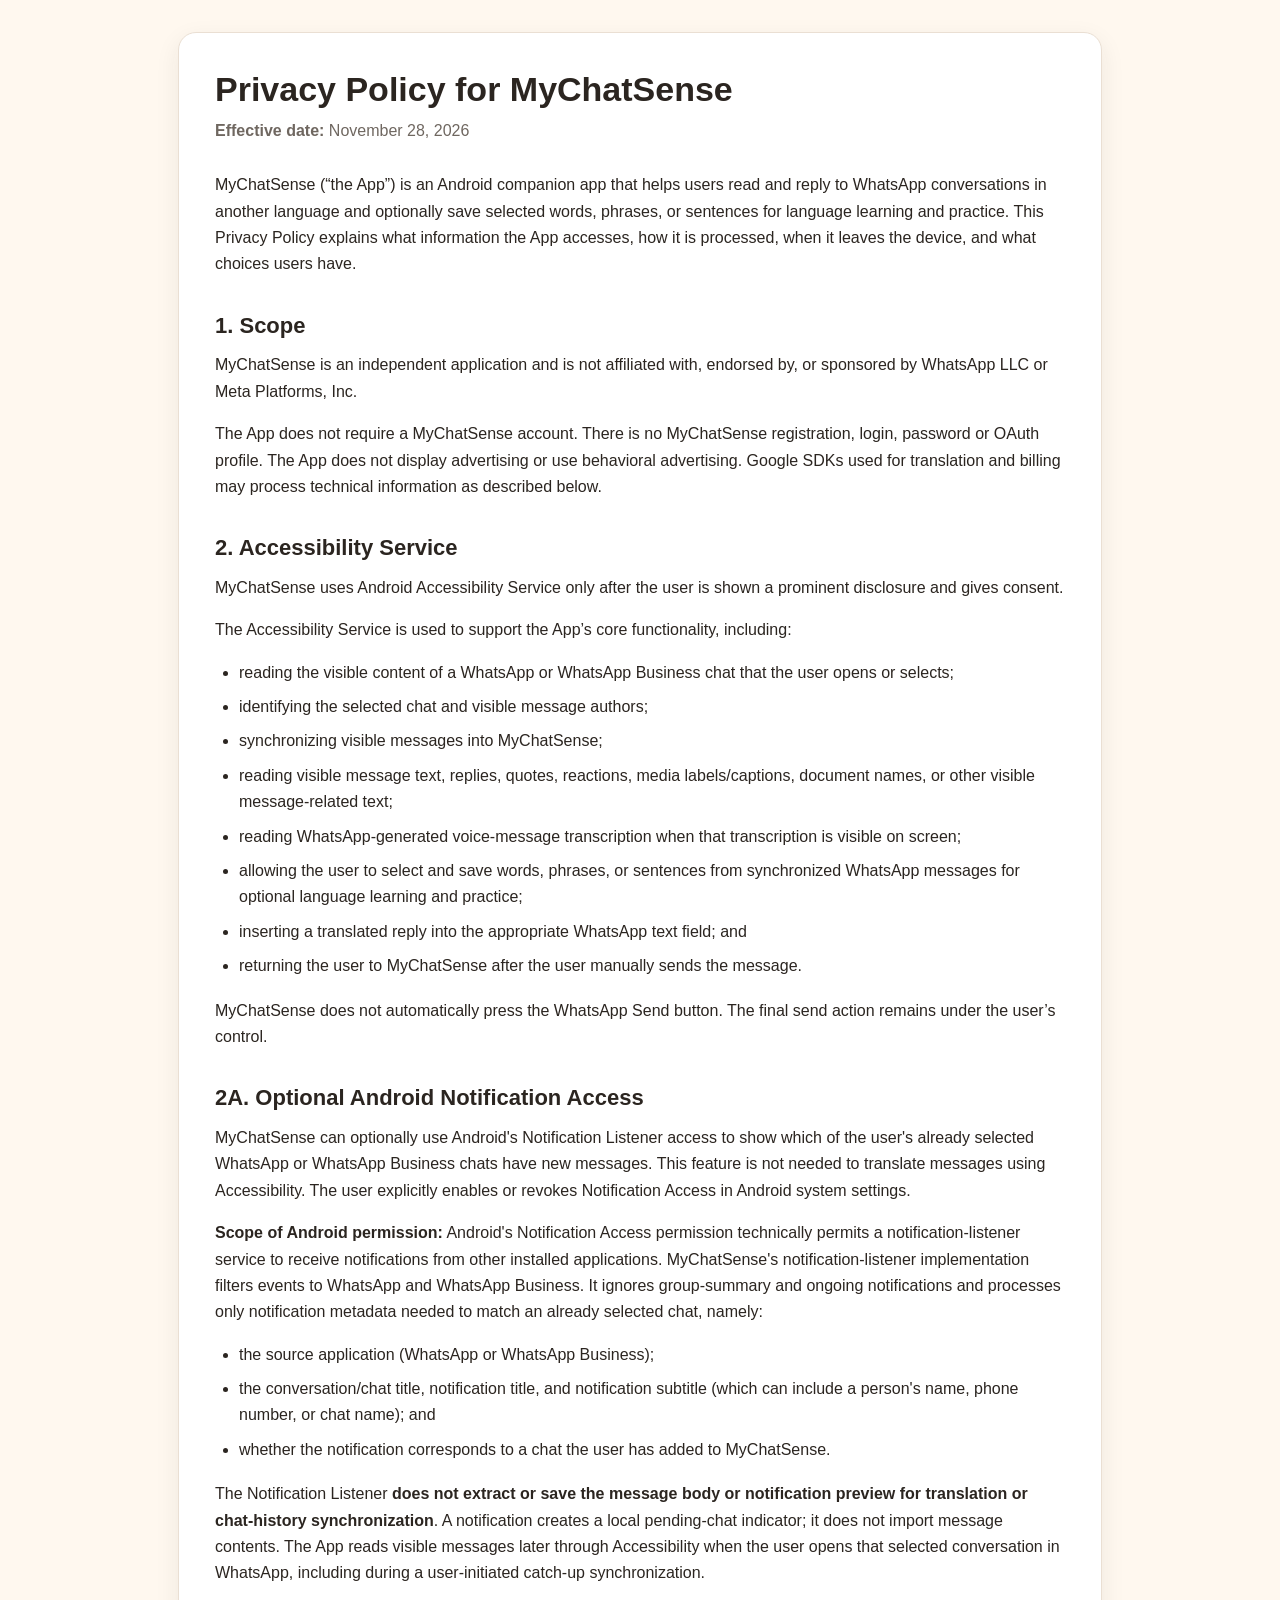
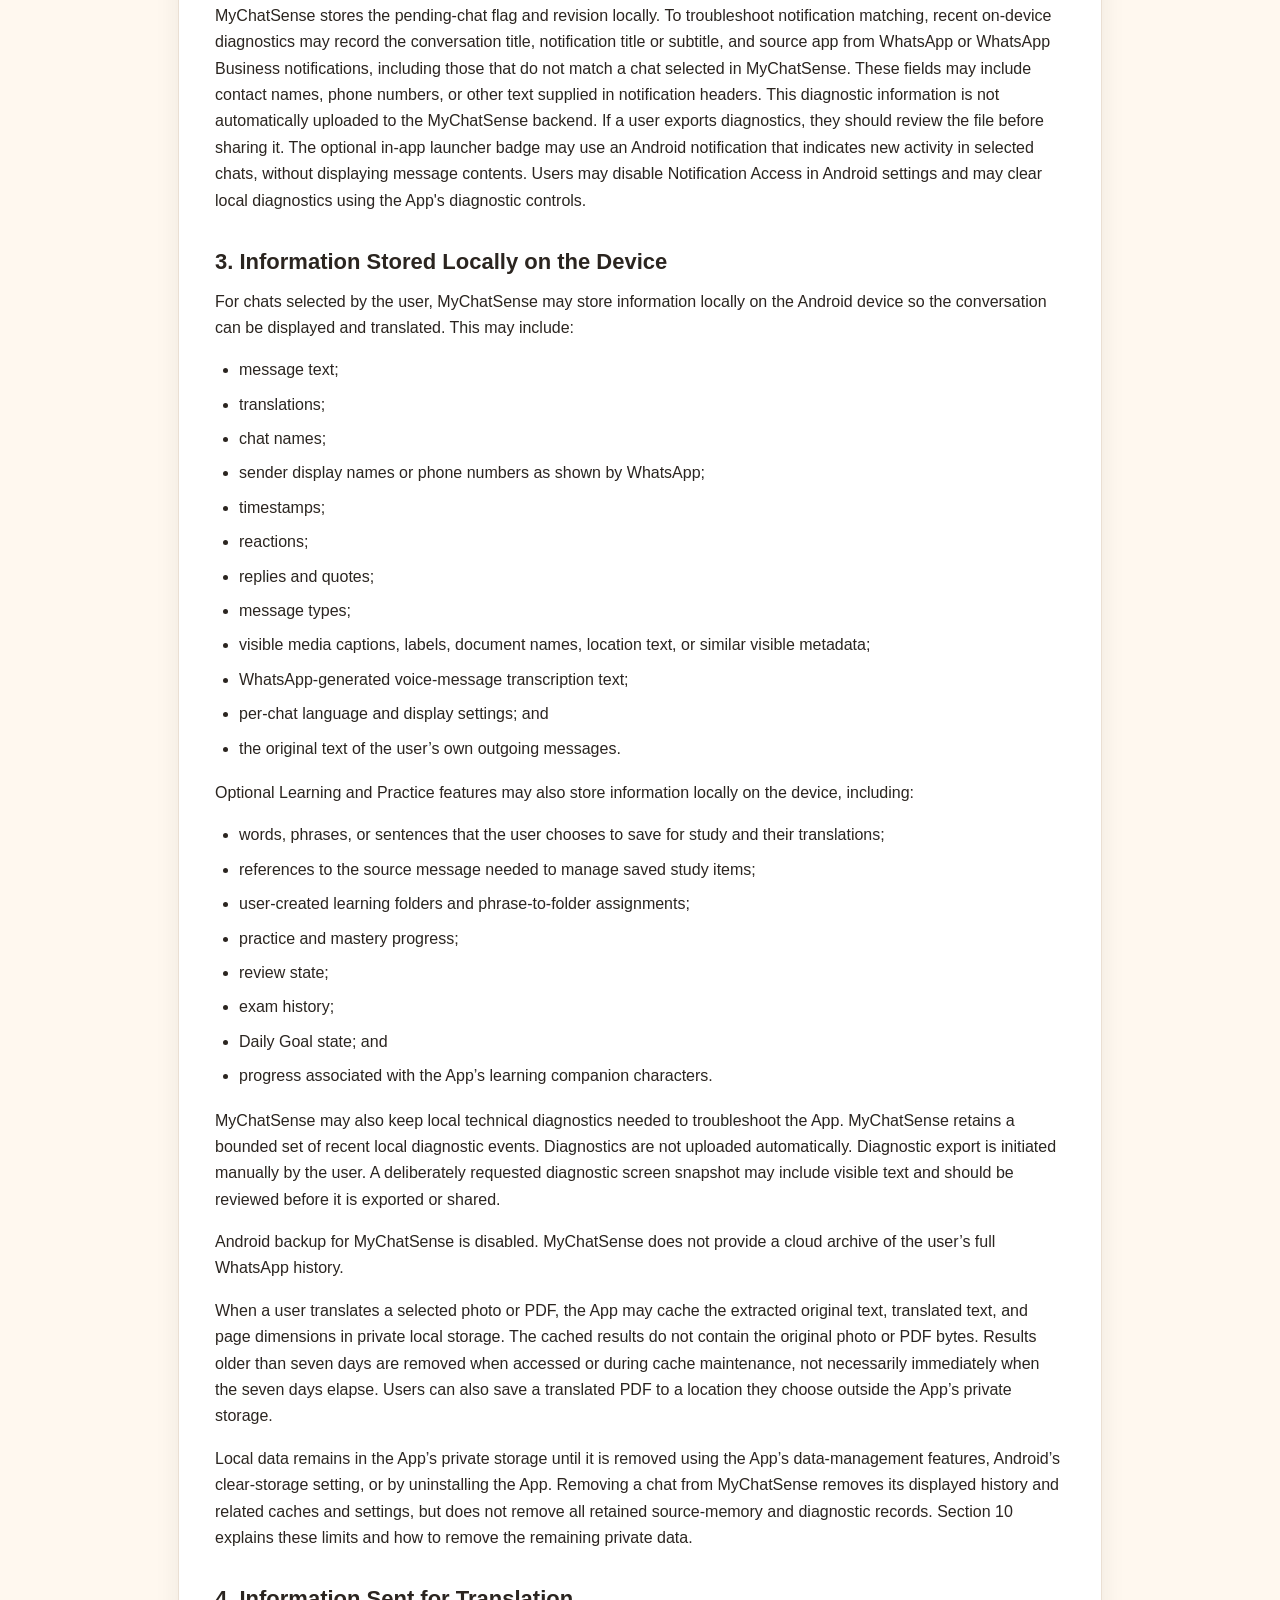
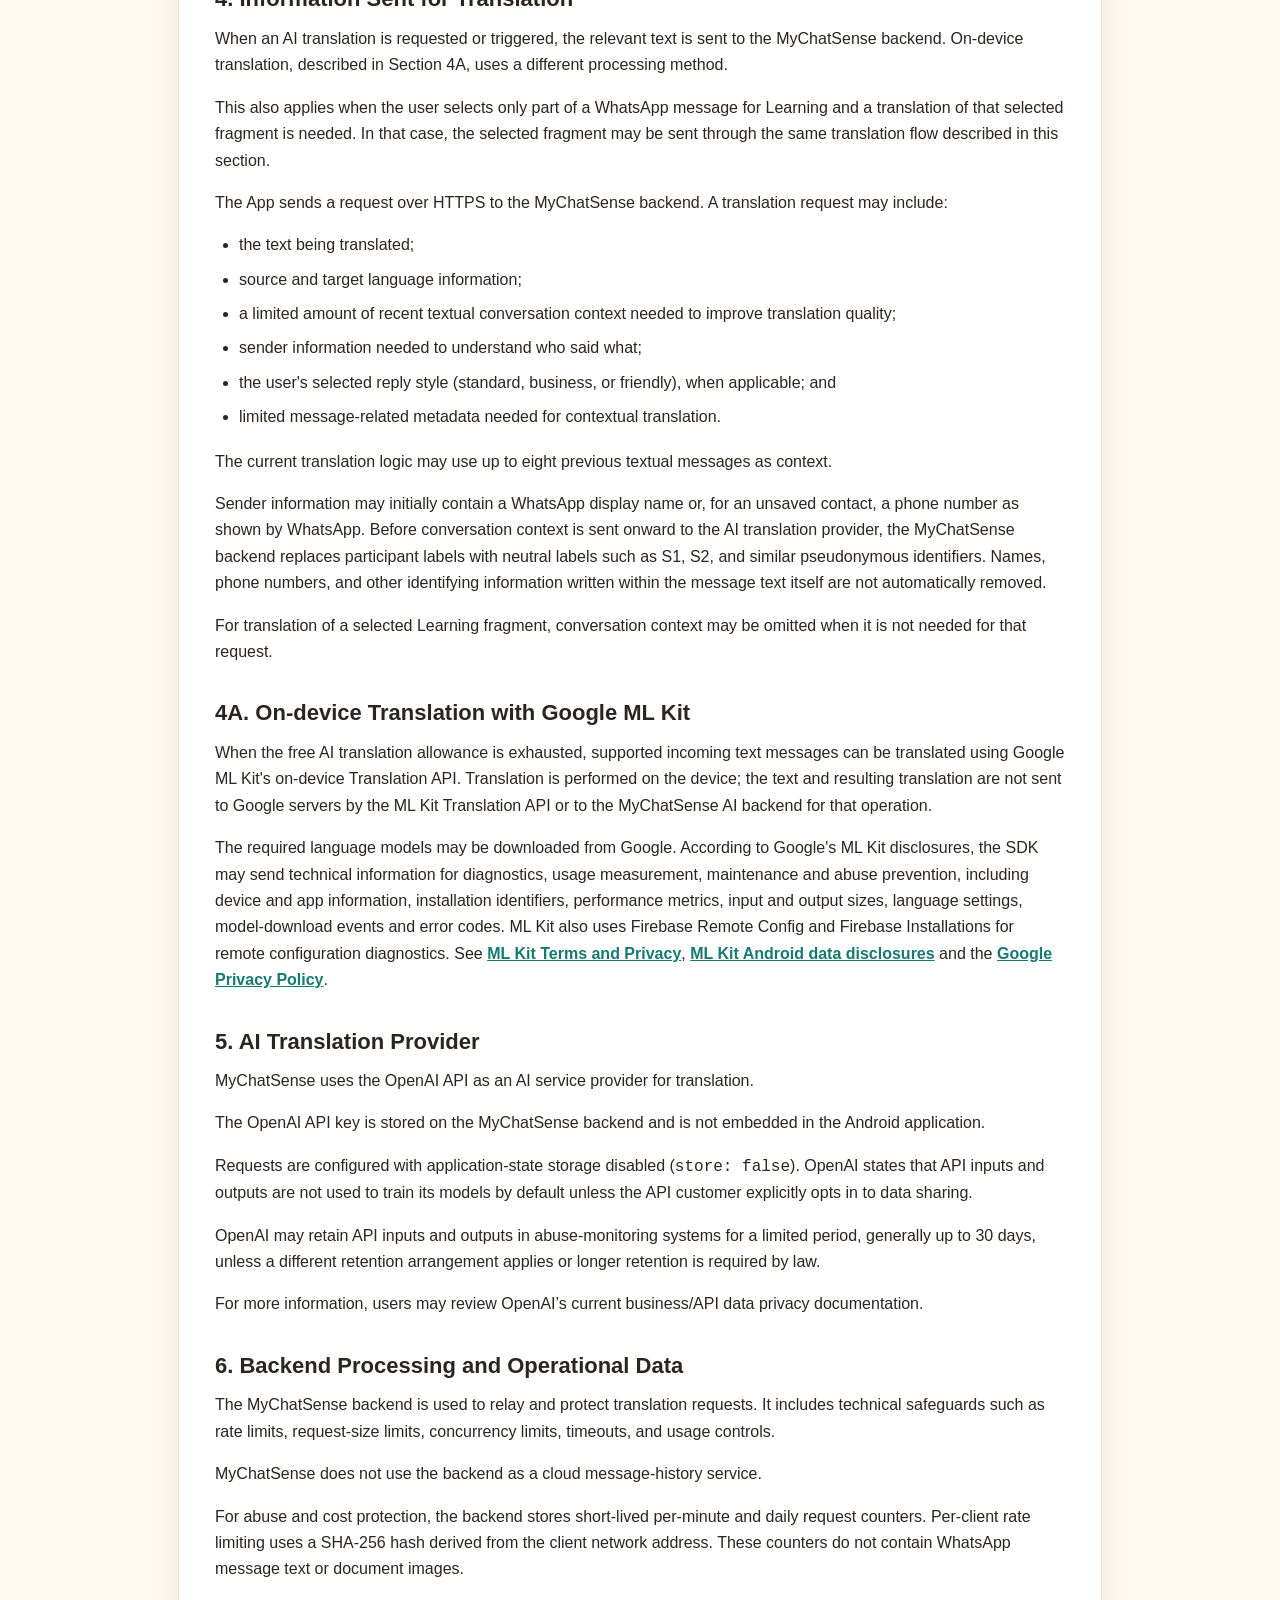
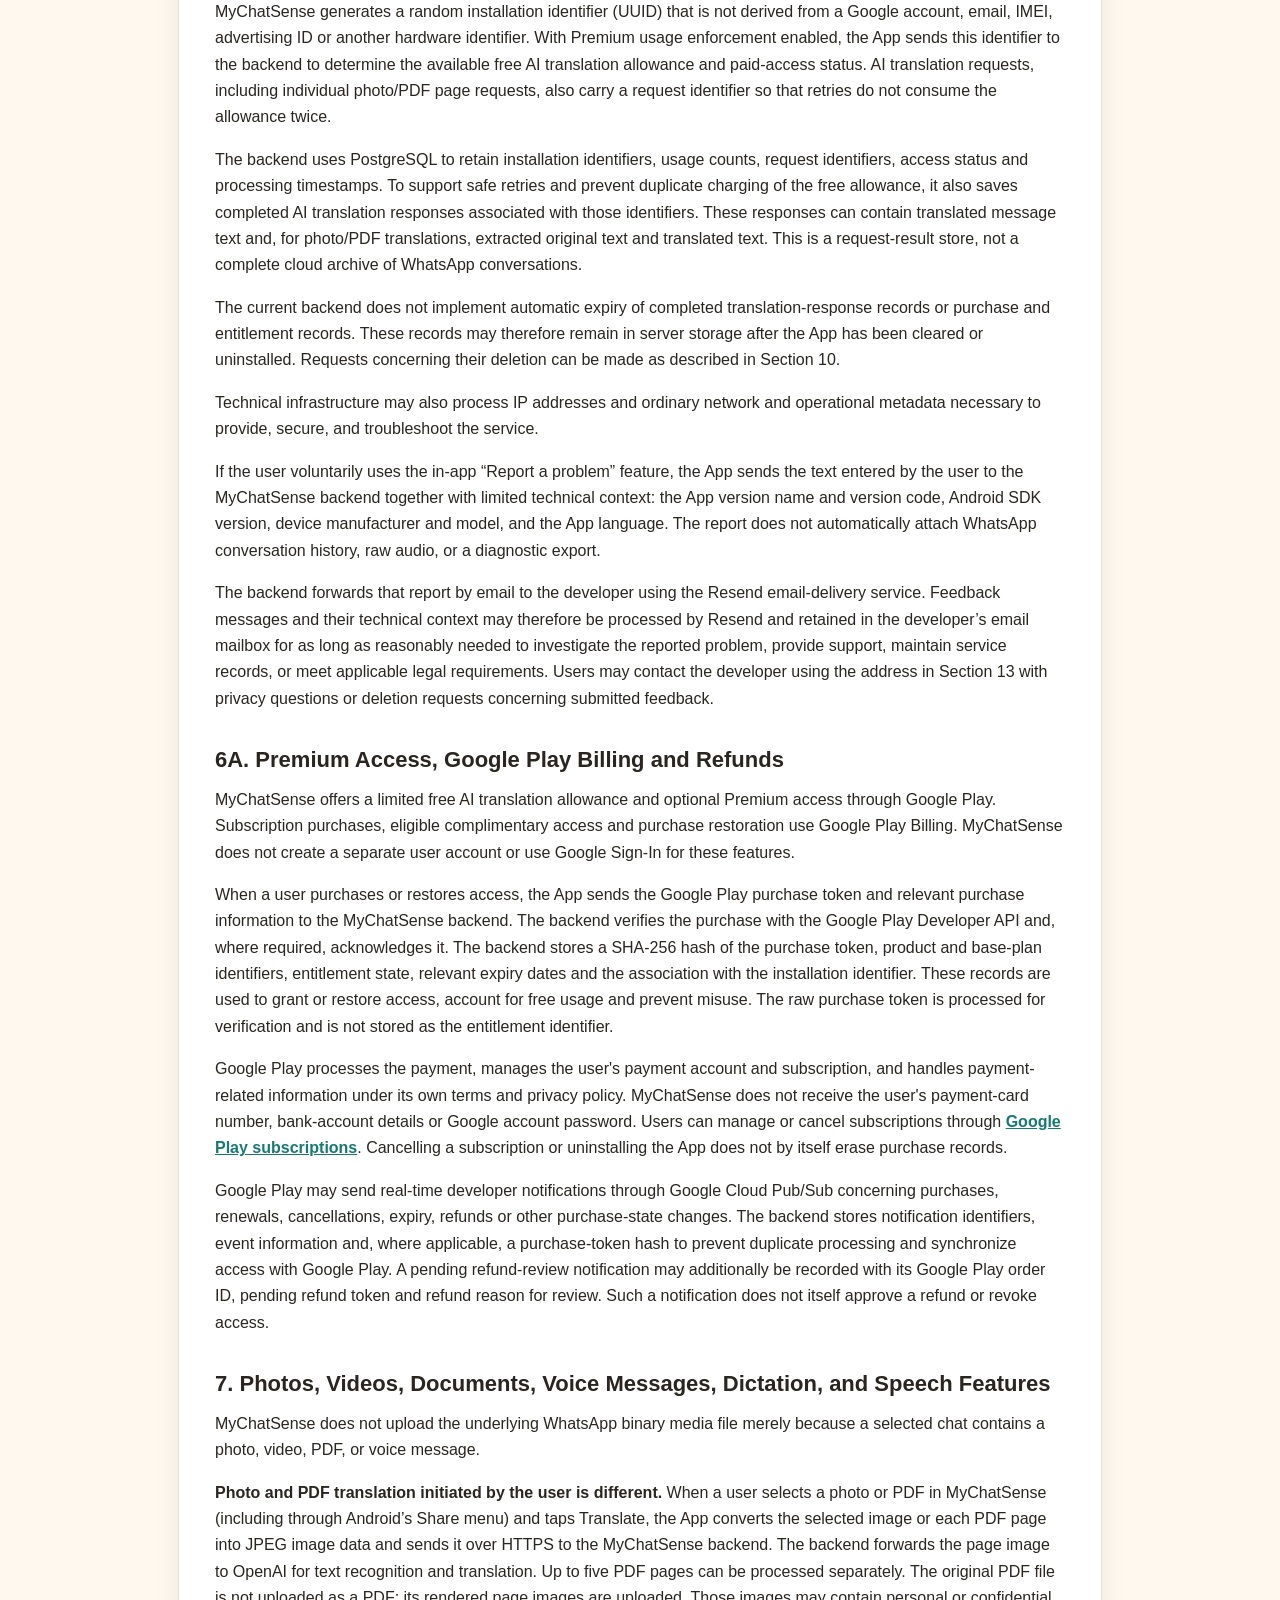
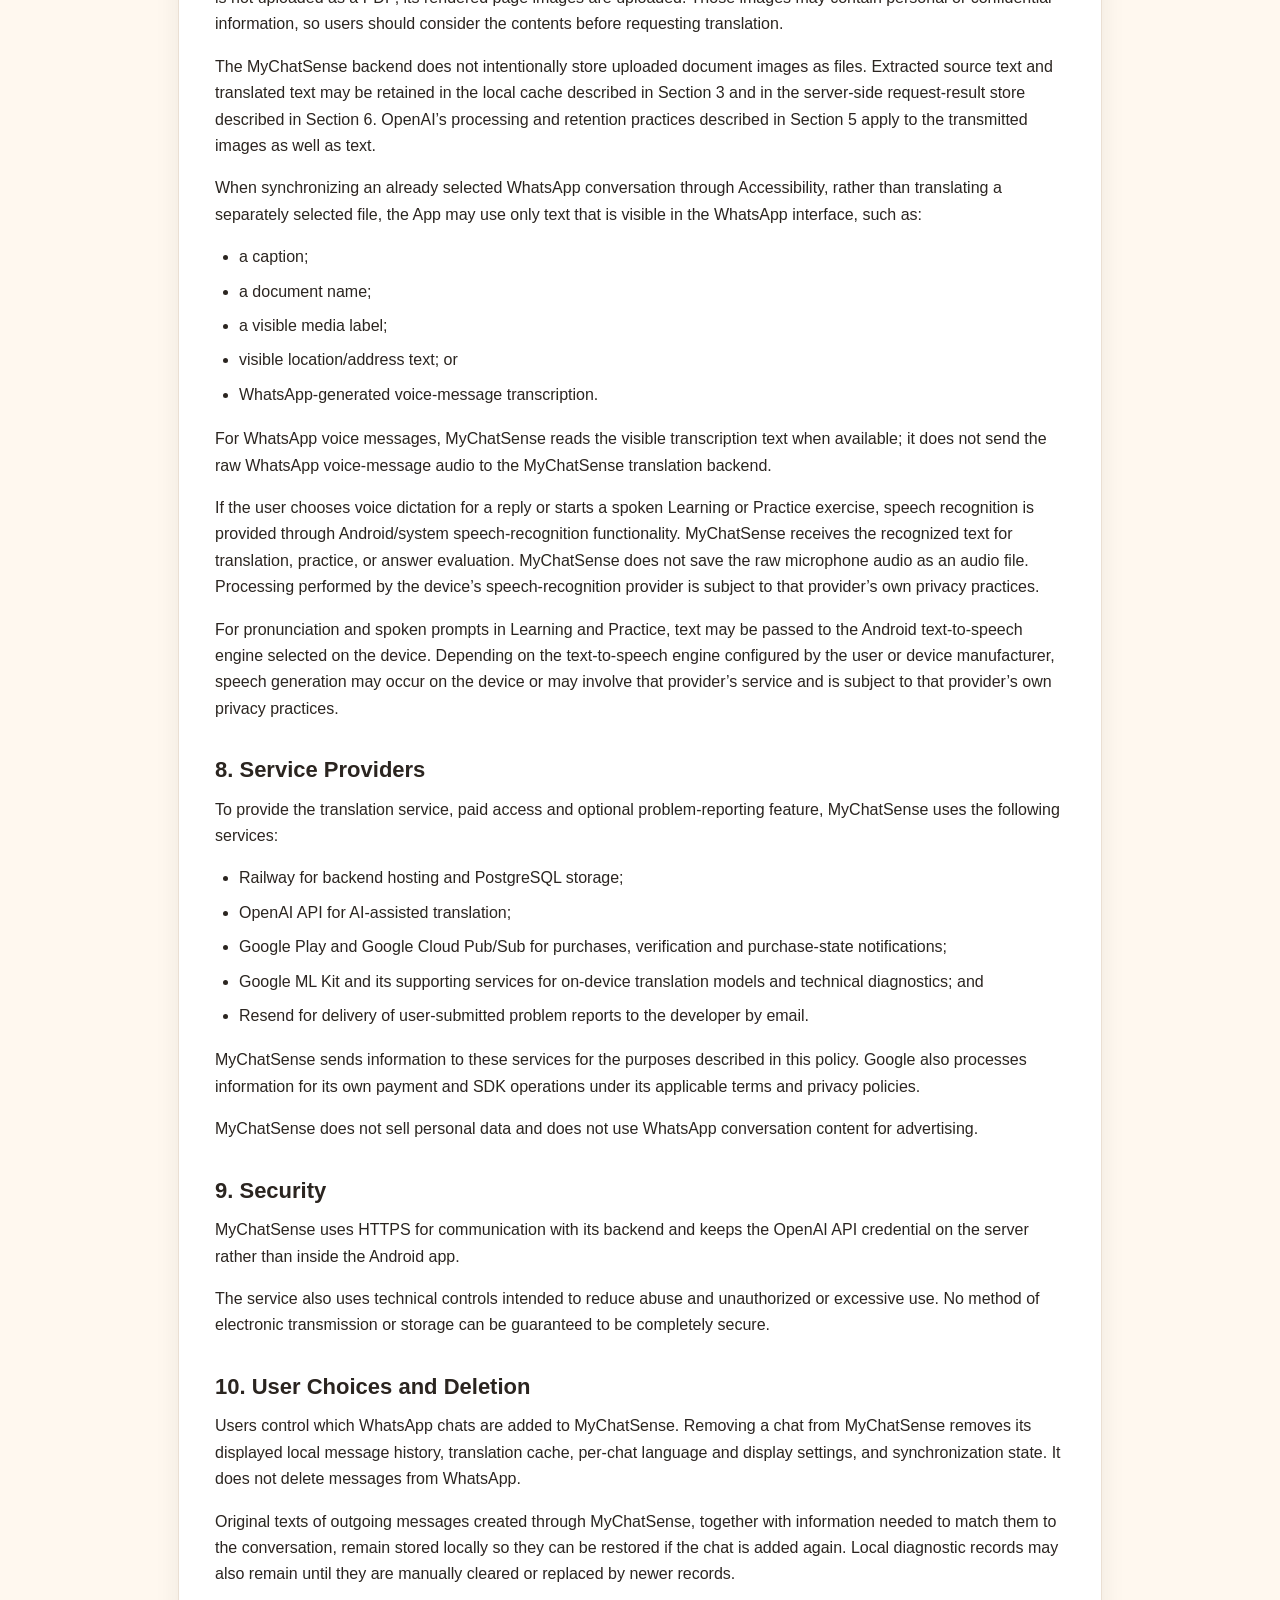
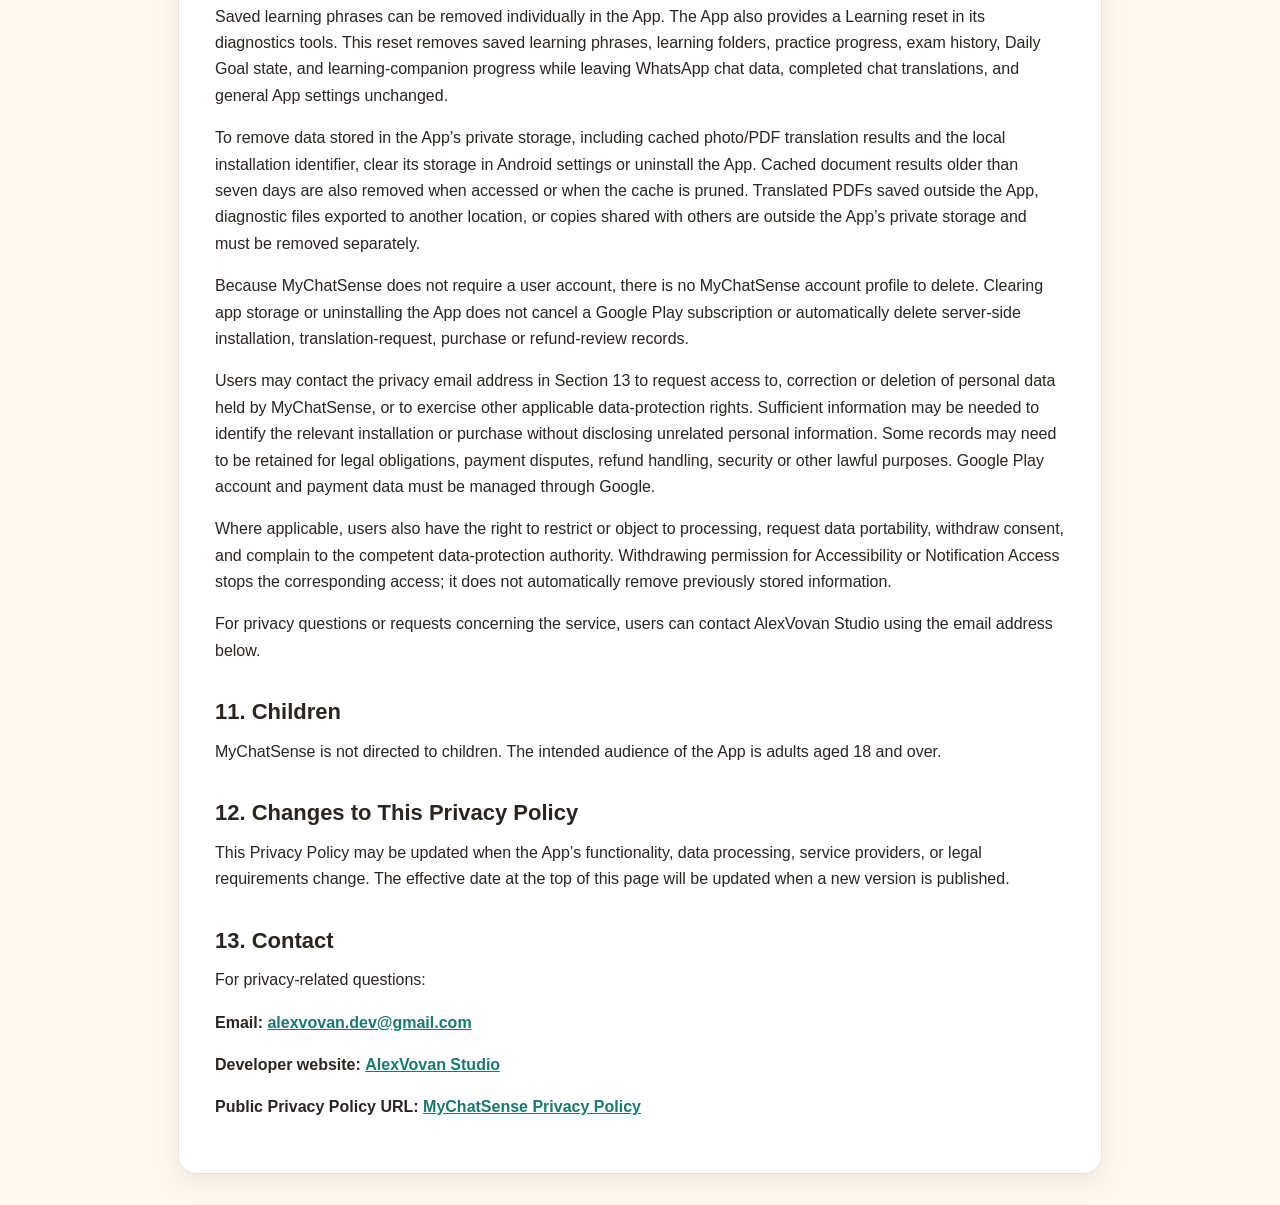
==== commit 948379e6: "Update MyChatSense privacy policy for monetization and translation data" ====
--- a/public/my-chatsense-privacy-policy.html
+++ b/public/my-chatsense-privacy-policy.html
@@ -3,7 +3,7 @@
 <head>
   <meta charset="UTF-8" />
   <meta name="viewport" content="width=device-width, initial-scale=1.0" />
-  <meta name="description" content="Privacy Policy for MyChatSense by AlexVovan Studio. Effective November 11, 2026." />
+  <meta name="description" content="Privacy Policy for MyChatSense by AlexVovan Studio. Effective November 28, 2026." />
   <meta name="robots" content="index, follow" />
   <title>Privacy Policy - MyChatSense</title>
   <link rel="canonical" href="https://portfolio-alexvovan.vercel.app/my-chatsense-privacy-policy.html" />
@@ -162,7 +162,7 @@
     <article class="card">
       <h1>Privacy Policy for MyChatSense</h1>
 
-      <p class="updated"><strong>Effective date:</strong> November 11, 2026</p>
+      <p class="updated"><strong>Effective date:</strong> November 28, 2026</p>
 
       <p>MyChatSense (“the App”) is an Android companion app that helps users read and reply to WhatsApp conversations in another language and optionally save selected words, phrases, or sentences for language learning and practice. This Privacy Policy explains what information the App accesses, how it is processed, when it leaves the device, and what choices users have.</p>
 
@@ -170,7 +170,7 @@
 
       <p>MyChatSense is an independent application and is not affiliated with, endorsed by, or sponsored by WhatsApp LLC or Meta Platforms, Inc.</p>
 
-      <p>The App does not require a MyChatSense account. There is no MyChatSense registration, login, password, OAuth profile, advertising SDK, behavioral advertising, or third-party advertising/tracking SDK.</p>
+      <p>The App does not require a MyChatSense account. There is no MyChatSense registration, login, password or OAuth profile. The App does not display advertising or use behavioral advertising. Google SDKs used for translation and billing may process technical information as described below.</p>
 
       <h2>2. Accessibility Service</h2>
 
@@ -249,7 +249,7 @@
 
       <h2>4. Information Sent for Translation</h2>
 
-      <p>When the user requests or triggers translation, the relevant text must leave the device.</p>
+      <p>When an AI translation is requested or triggered, the relevant text is sent to the MyChatSense backend. On-device translation, described in Section 4A, uses a different processing method.</p>
 
       <p>This also applies when the user selects only part of a WhatsApp message for Learning and a translation of that selected fragment is needed. In that case, the selected fragment may be sent through the same translation flow described in this section.</p>
 
@@ -270,6 +270,12 @@
 
       <p>For translation of a selected Learning fragment, conversation context may be omitted when it is not needed for that request.</p>
 
+      <h2>4A. On-device Translation with Google ML Kit</h2>
+
+      <p>When the free AI translation allowance is exhausted, supported incoming text messages can be translated using Google ML Kit's on-device Translation API. Translation is performed on the device; the text and resulting translation are not sent to Google servers by the ML Kit Translation API or to the MyChatSense AI backend for that operation.</p>
+
+      <p>The required language models may be downloaded from Google. According to Google's ML Kit disclosures, the SDK may send technical information for diagnostics, usage measurement, maintenance and abuse prevention, including device and app information, installation identifiers, performance metrics, input and output sizes, language settings, model-download events and error codes. ML Kit also uses Firebase Remote Config and Firebase Installations for remote configuration diagnostics. See <a href="https://developers.google.com/ml-kit/terms">ML Kit Terms and Privacy</a>, <a href="https://developers.google.com/ml-kit/android-data-disclosure">ML Kit Android data disclosures</a> and the <a href="https://policies.google.com/privacy">Google Privacy Policy</a>.</p>
+
       <h2>5. AI Translation Provider</h2>
 
       <p>MyChatSense uses the OpenAI API as an AI service provider for translation.</p>
@@ -290,7 +296,11 @@
 
       <p>For abuse and cost protection, the backend stores short-lived per-minute and daily request counters. Per-client rate limiting uses a SHA-256 hash derived from the client network address. These counters do not contain WhatsApp message text or document images.</p>
 
-      <p>For each user-initiated photo or PDF translation page, the App sends a random installation identifier (UUID) and a separate random request identifier to the MyChatSense backend. The installation identifier is not derived from a Google account, email, IMEI, advertising ID, or other hardware identifier. It is sent for document translation even while Premium usage enforcement is disabled; during the current free closed test, it is not used to charge a per-installation AI quota.</p>
+      <p>MyChatSense generates a random installation identifier (UUID) that is not derived from a Google account, email, IMEI, advertising ID or another hardware identifier. With Premium usage enforcement enabled, the App sends this identifier to the backend to determine the available free AI translation allowance and paid-access status. AI translation requests, including individual photo/PDF page requests, also carry a request identifier so that retries do not consume the allowance twice.</p>
+
+      <p>The backend uses PostgreSQL to retain installation identifiers, usage counts, request identifiers, access status and processing timestamps. To support safe retries and prevent duplicate charging of the free allowance, it also saves completed AI translation responses associated with those identifiers. These responses can contain translated message text and, for photo/PDF translations, extracted original text and translated text. This is a request-result store, not a complete cloud archive of WhatsApp conversations.</p>
+
+      <p>The current backend does not implement automatic expiry of completed translation-response records or purchase and entitlement records. These records may therefore remain in server storage after the App has been cleared or uninstalled. Requests concerning their deletion can be made as described in Section 10.</p>
 
       <p>Technical infrastructure may also process IP addresses and ordinary network and operational metadata necessary to provide, secure, and troubleshoot the service.</p>
 
@@ -298,13 +308,23 @@
 
       <p>The backend forwards that report by email to the developer using the Resend email-delivery service. Feedback messages and their technical context may therefore be processed by Resend and retained in the developer’s email mailbox for as long as reasonably needed to investigate the reported problem, provide support, maintain service records, or meet applicable legal requirements. Users may contact the developer using the address in Section 13 with privacy questions or deletion requests concerning submitted feedback.</p>
 
+      <h2>6A. Premium Access, Google Play Billing and Refunds</h2>
+
+      <p>MyChatSense offers a limited free AI translation allowance and optional Premium access through Google Play. Subscription purchases, eligible complimentary access and purchase restoration use Google Play Billing. MyChatSense does not create a separate user account or use Google Sign-In for these features.</p>
+
+      <p>When a user purchases or restores access, the App sends the Google Play purchase token and relevant purchase information to the MyChatSense backend. The backend verifies the purchase with the Google Play Developer API and, where required, acknowledges it. The backend stores a SHA-256 hash of the purchase token, product and base-plan identifiers, entitlement state, relevant expiry dates and the association with the installation identifier. These records are used to grant or restore access, account for free usage and prevent misuse. The raw purchase token is processed for verification and is not stored as the entitlement identifier.</p>
+
+      <p>Google Play processes the payment, manages the user's payment account and subscription, and handles payment-related information under its own terms and privacy policy. MyChatSense does not receive the user's payment-card number, bank-account details or Google account password. Users can manage or cancel subscriptions through <a href="https://play.google.com/store/account/subscriptions">Google Play subscriptions</a>. Cancelling a subscription or uninstalling the App does not by itself erase purchase records.</p>
+
+      <p>Google Play may send real-time developer notifications through Google Cloud Pub/Sub concerning purchases, renewals, cancellations, expiry, refunds or other purchase-state changes. The backend stores notification identifiers, event information and, where applicable, a purchase-token hash to prevent duplicate processing and synchronize access with Google Play. A pending refund-review notification may additionally be recorded with its Google Play order ID, pending refund token and refund reason for review. Such a notification does not itself approve a refund or revoke access.</p>
+
       <h2>7. Photos, Videos, Documents, Voice Messages, Dictation, and Speech Features</h2>
 
       <p>MyChatSense does not upload the underlying WhatsApp binary media file merely because a selected chat contains a photo, video, PDF, or voice message.</p>
 
       <p><strong>Photo and PDF translation initiated by the user is different.</strong> When a user selects a photo or PDF in MyChatSense (including through Android’s Share menu) and taps Translate, the App converts the selected image or each PDF page into JPEG image data and sends it over HTTPS to the MyChatSense backend. The backend forwards the page image to OpenAI for text recognition and translation. Up to five PDF pages can be processed separately. The original PDF file is not uploaded as a PDF; its rendered page images are uploaded. Those images may contain personal or confidential information, so users should consider the contents before requesting translation.</p>
 
-      <p>The MyChatSense backend does not intentionally store uploaded document images as files. Extracted source text and translated text may be saved in the local cache described in Section 3. OpenAI’s processing and retention practices described in Section 5 apply to the transmitted images as well as text.</p>
+      <p>The MyChatSense backend does not intentionally store uploaded document images as files. Extracted source text and translated text may be retained in the local cache described in Section 3 and in the server-side request-result store described in Section 6. OpenAI’s processing and retention practices described in Section 5 apply to the transmitted images as well as text.</p>
 
       <p>When synchronizing an already selected WhatsApp conversation through Accessibility, rather than translating a separately selected file, the App may use only text that is visible in the WhatsApp interface, such as:</p>
 
@@ -324,15 +344,17 @@
 
       <h2>8. Service Providers</h2>
 
-      <p>To provide the translation service and optional problem-reporting feature, MyChatSense relies on service providers that process data on behalf of the App, including:</p>
-
-      <ul>
-  <li>hosting/infrastructure used by the MyChatSense backend;</li>
-  <li>OpenAI API for AI-assisted translation; and</li>
+      <p>To provide the translation service, paid access and optional problem-reporting feature, MyChatSense uses the following services:</p>
+
+      <ul>
+  <li>Railway for backend hosting and PostgreSQL storage;</li>
+  <li>OpenAI API for AI-assisted translation;</li>
+  <li>Google Play and Google Cloud Pub/Sub for purchases, verification and purchase-state notifications;</li>
+  <li>Google ML Kit and its supporting services for on-device translation models and technical diagnostics; and</li>
   <li>Resend for delivery of user-submitted problem reports to the developer by email.</li>
 </ul>
 
-      <p>These providers receive only the information needed to perform the relevant service.</p>
+      <p>MyChatSense sends information to these services for the purposes described in this policy. Google also processes information for its own payment and SDK operations under its applicable terms and privacy policies.</p>
 
       <p>MyChatSense does not sell personal data and does not use WhatsApp conversation content for advertising.</p>
 
@@ -352,7 +374,11 @@
 
       <p>To remove data stored in the App’s private storage, including cached photo/PDF translation results and the local installation identifier, clear its storage in Android settings or uninstall the App. Cached document results older than seven days are also removed when accessed or when the cache is pruned. Translated PDFs saved outside the App, diagnostic files exported to another location, or copies shared with others are outside the App’s private storage and must be removed separately.</p>
 
-      <p>Because MyChatSense does not require a user account, there is no MyChatSense account profile to delete.</p>
+      <p>Because MyChatSense does not require a user account, there is no MyChatSense account profile to delete. Clearing app storage or uninstalling the App does not cancel a Google Play subscription or automatically delete server-side installation, translation-request, purchase or refund-review records.</p>
+
+      <p>Users may contact the privacy email address in Section 13 to request access to, correction or deletion of personal data held by MyChatSense, or to exercise other applicable data-protection rights. Sufficient information may be needed to identify the relevant installation or purchase without disclosing unrelated personal information. Some records may need to be retained for legal obligations, payment disputes, refund handling, security or other lawful purposes. Google Play account and payment data must be managed through Google.</p>
+
+      <p>Where applicable, users also have the right to restrict or object to processing, request data portability, withdraw consent, and complain to the competent data-protection authority. Withdrawing permission for Accessibility or Notification Access stops the corresponding access; it does not automatically remove previously stored information.</p>
 
       <p>For privacy questions or requests concerning the service, users can contact AlexVovan Studio using the email address below.</p>
 
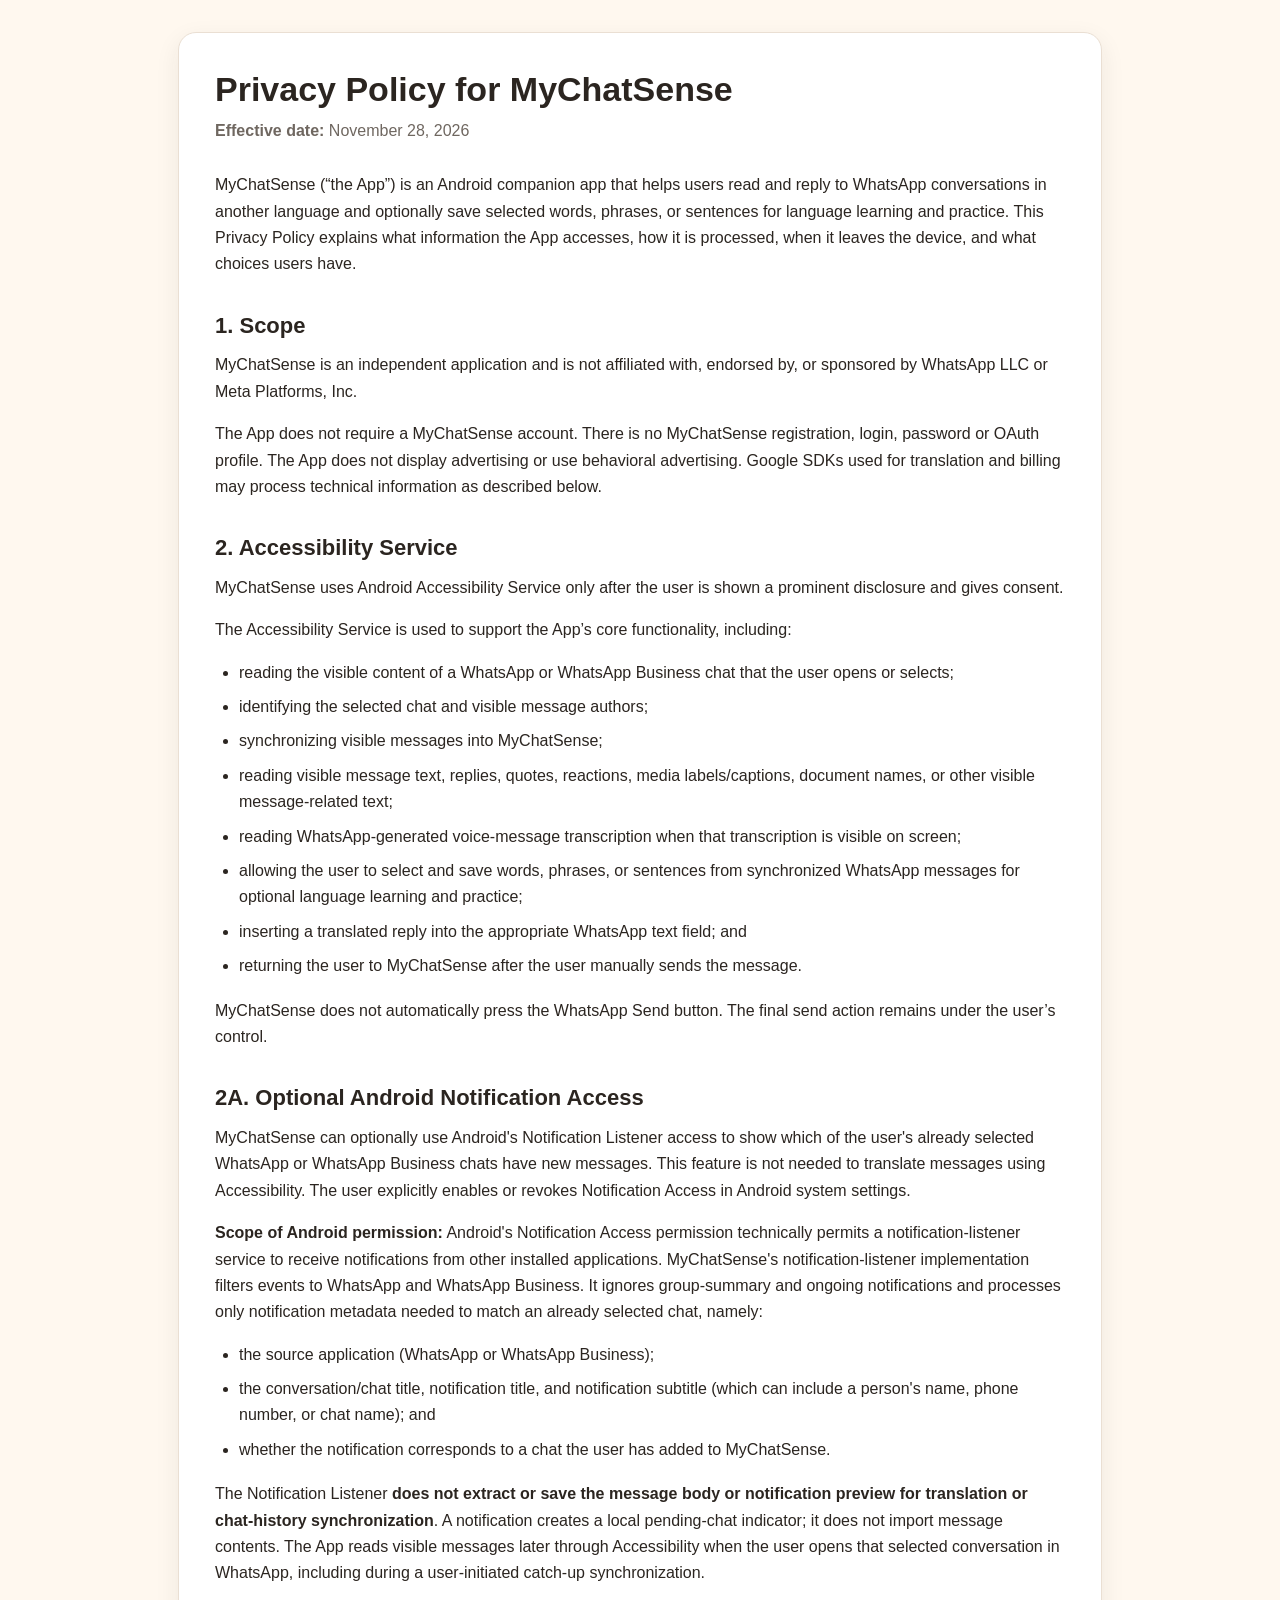
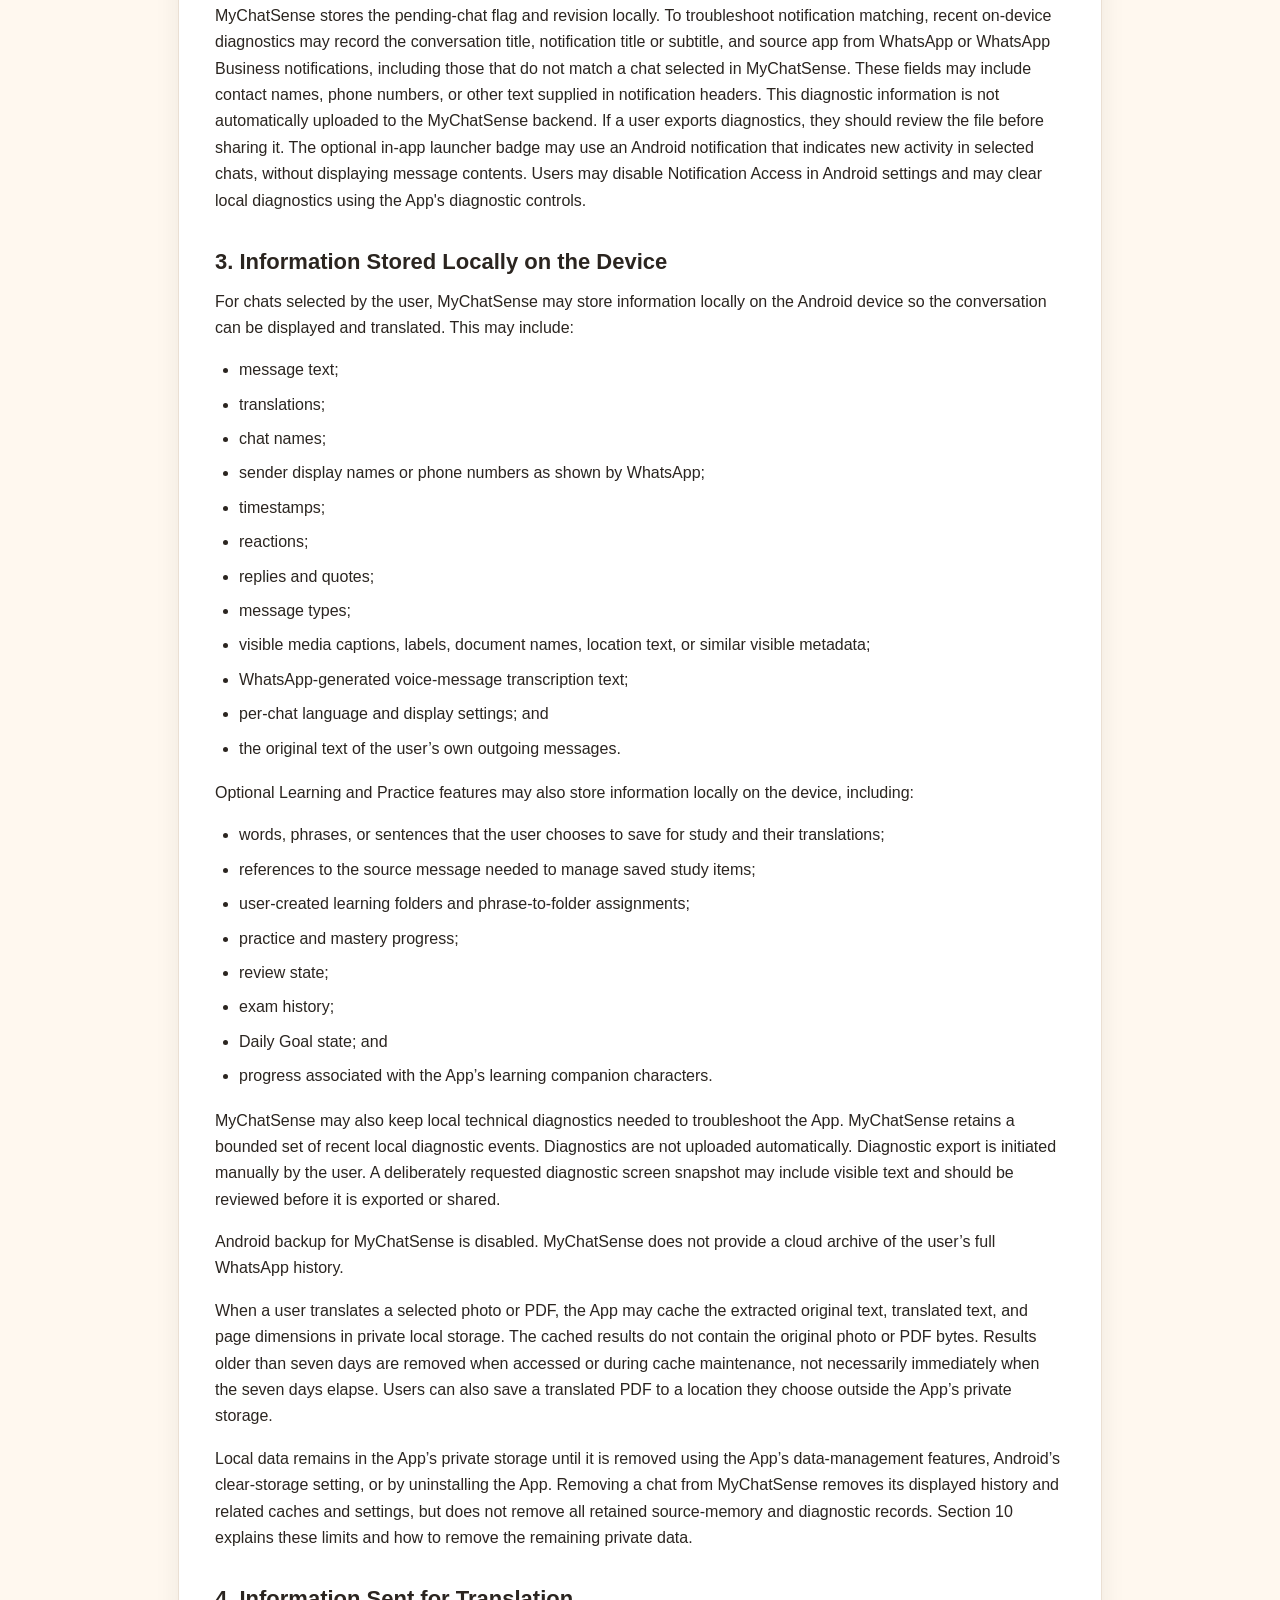
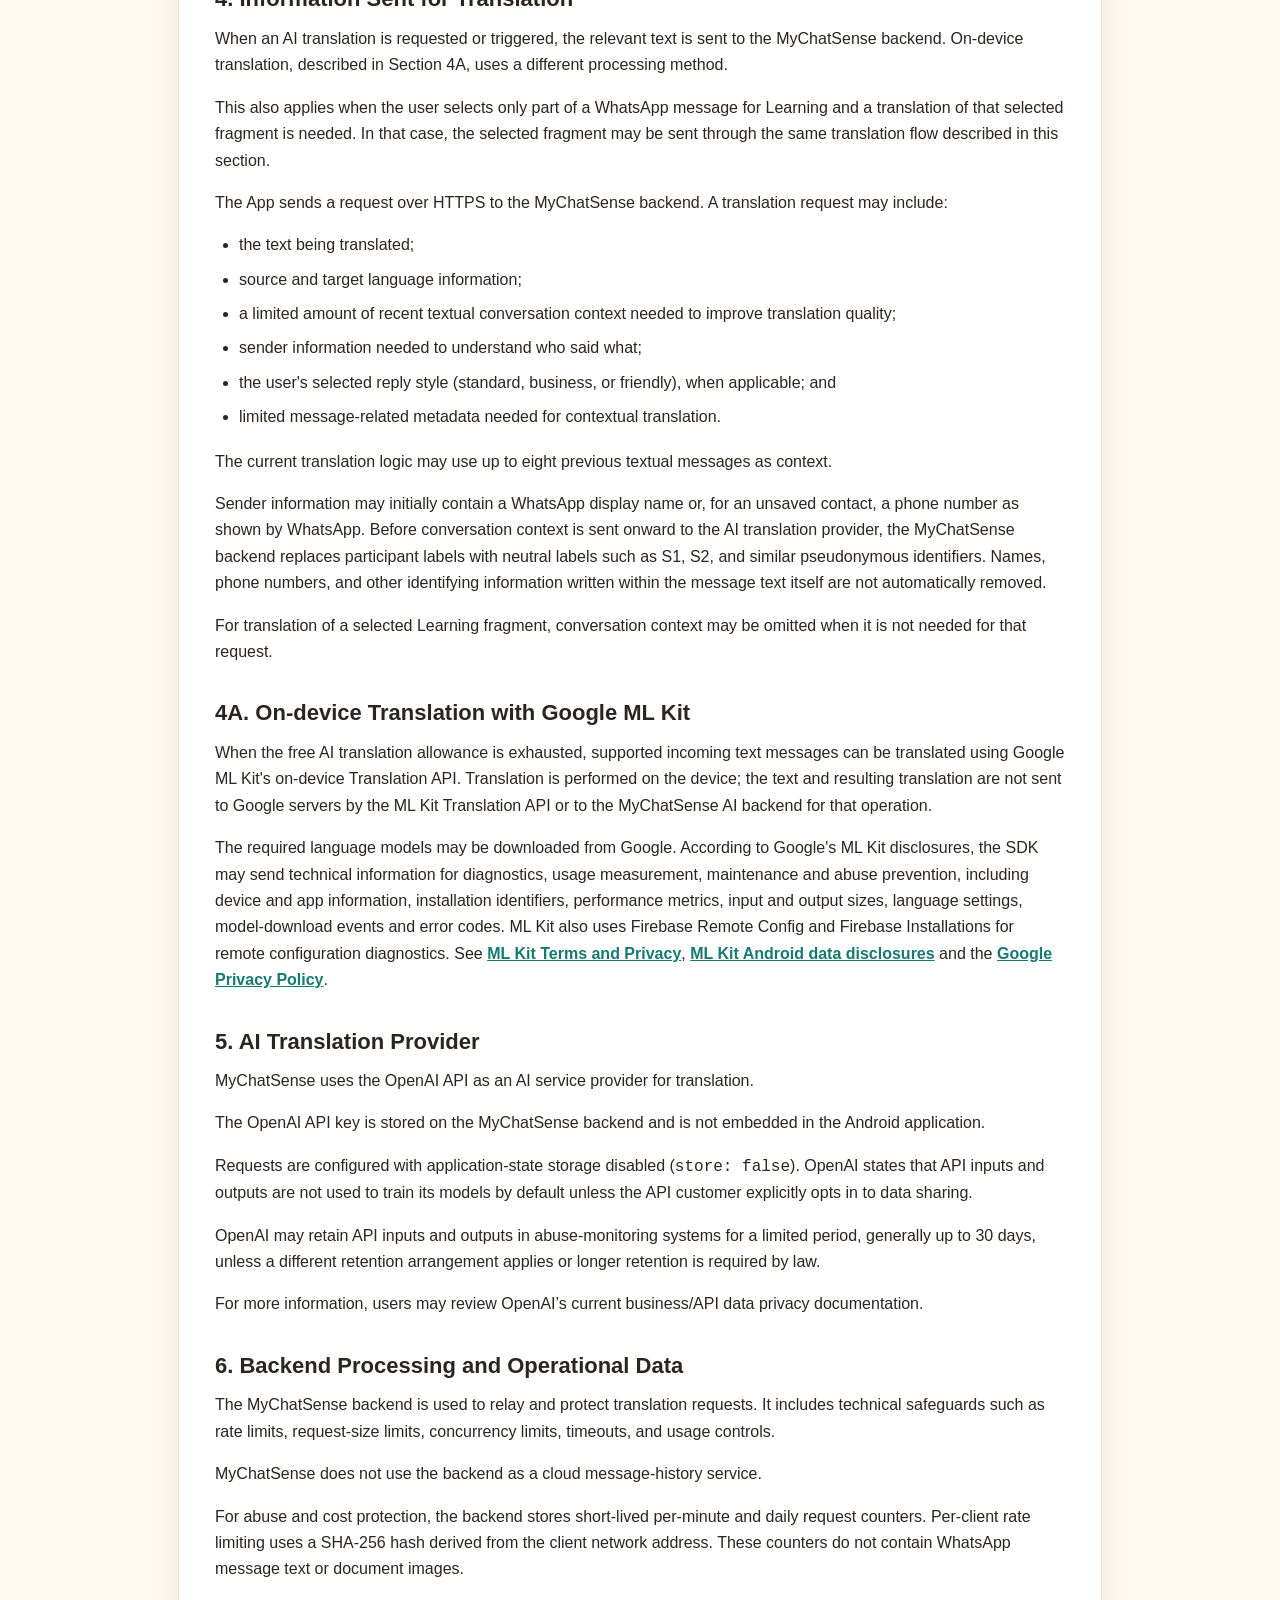
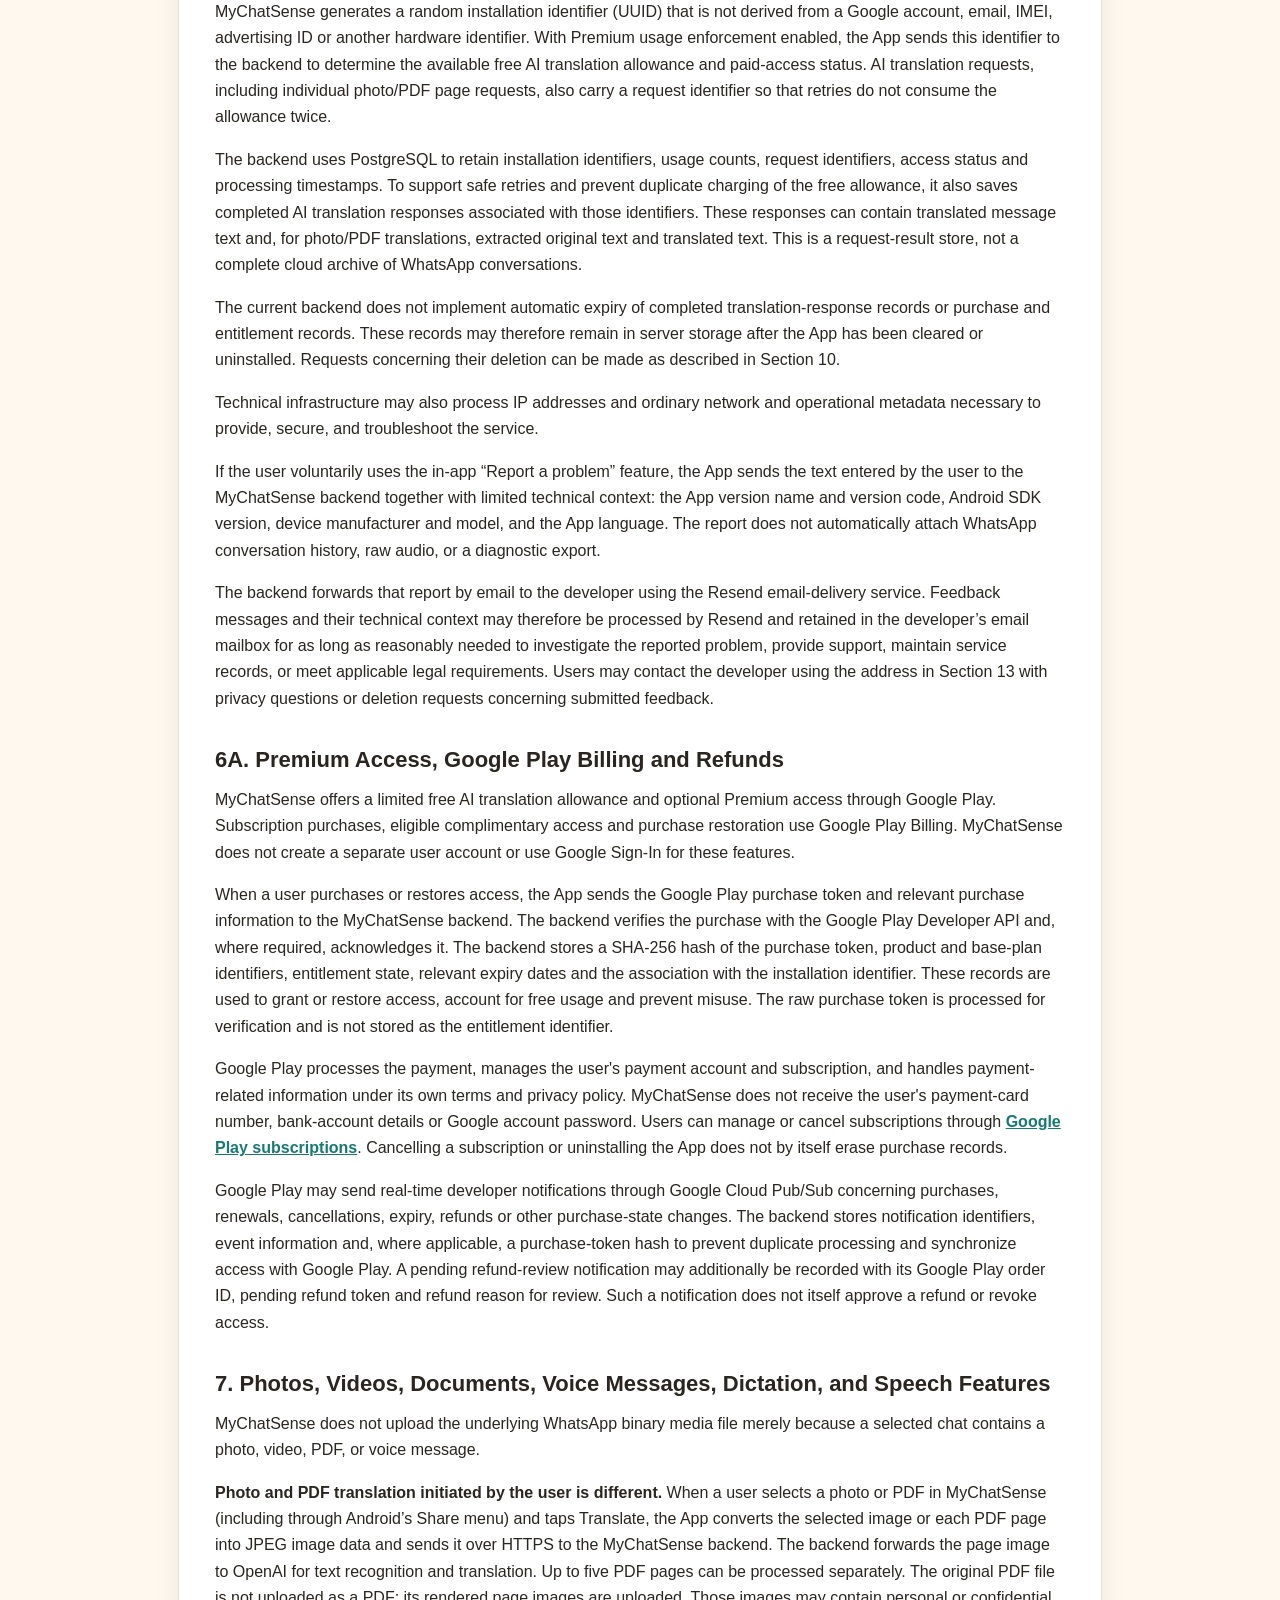
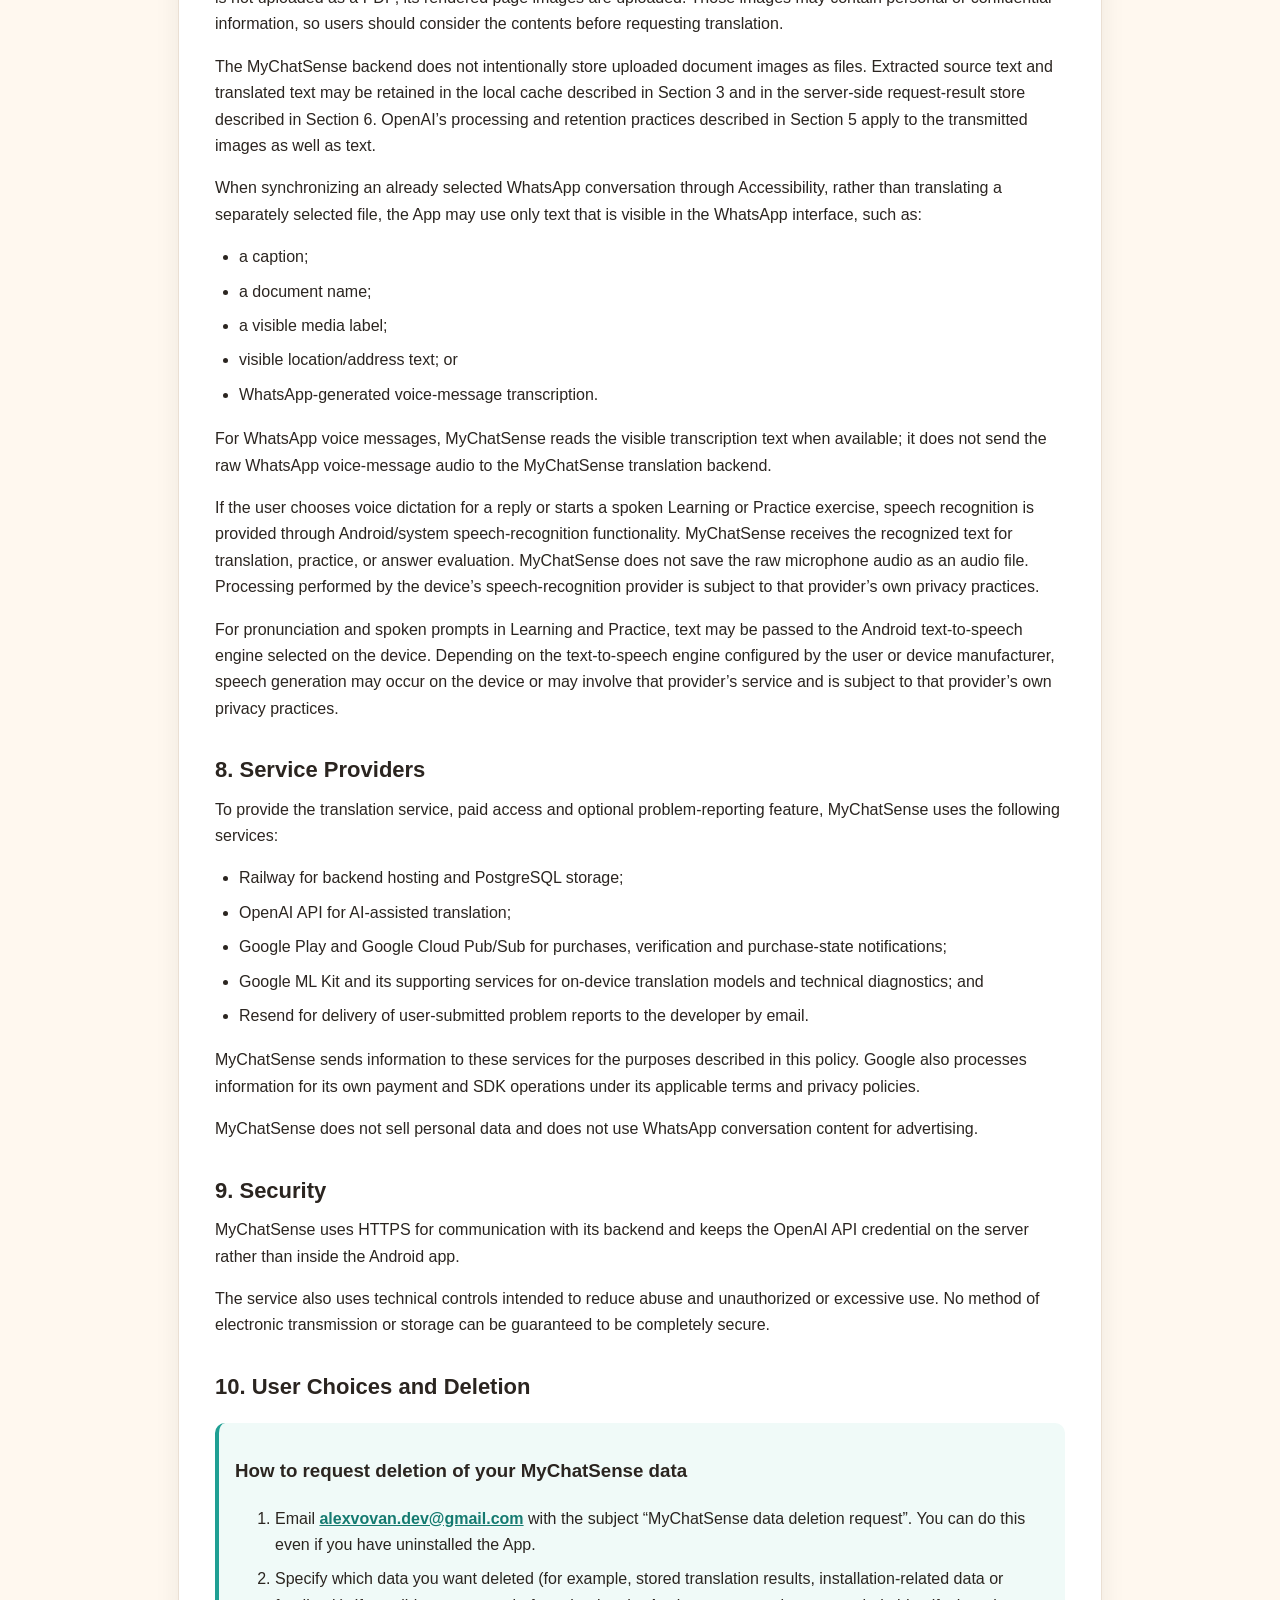
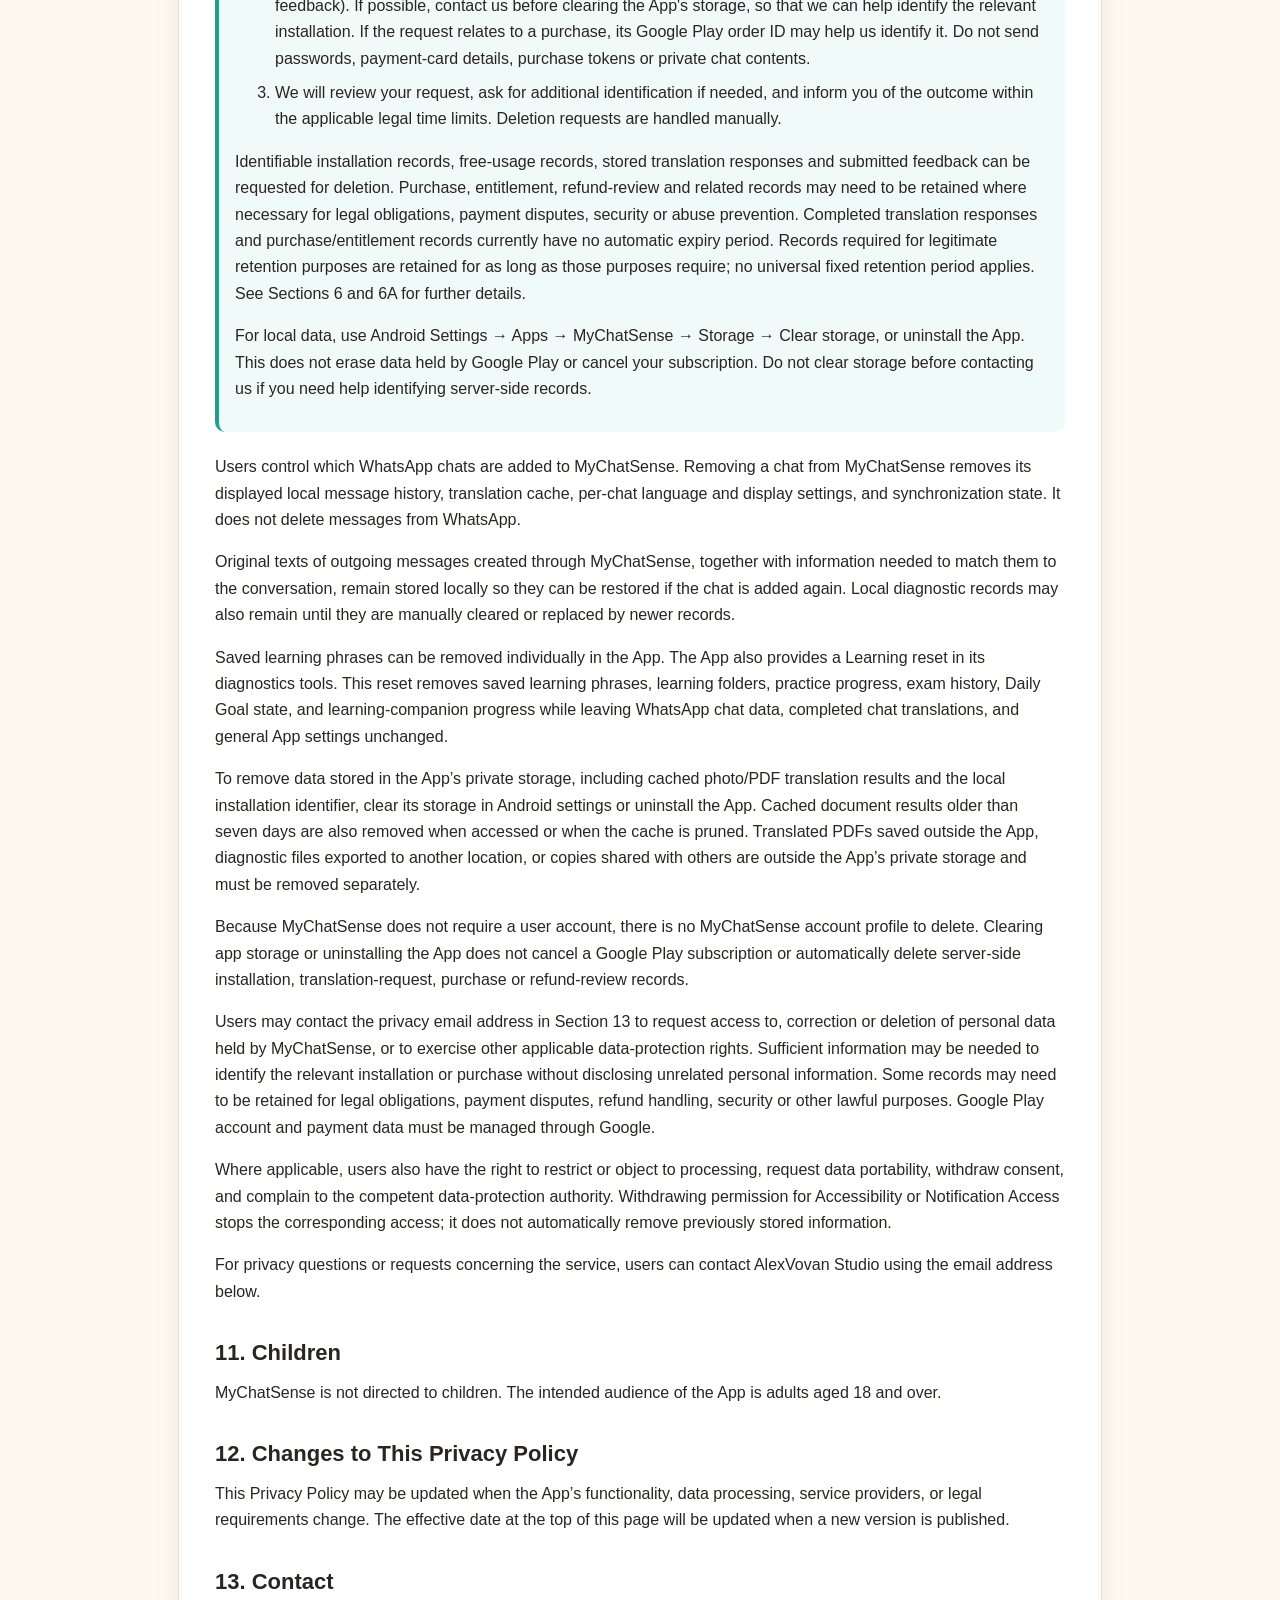
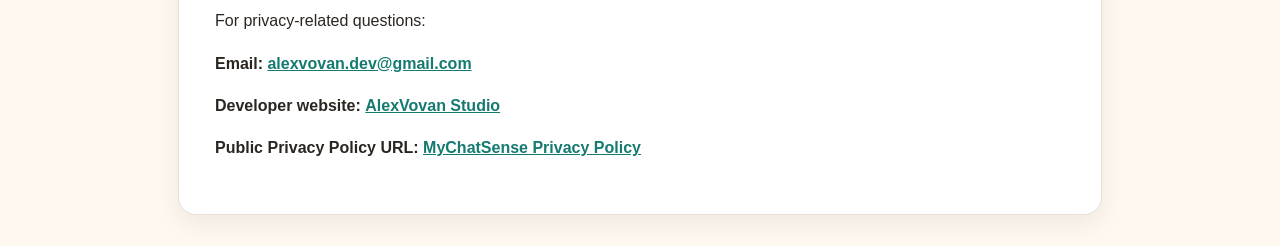
==== commit 00e8f5de: "Add direct MyChatSense data deletion request instructions" ====
--- a/public/my-chatsense-privacy-policy.html
+++ b/public/my-chatsense-privacy-policy.html
@@ -364,7 +364,18 @@
 
       <p>The service also uses technical controls intended to reduce abuse and unauthorized or excessive use. No method of electronic transmission or storage can be guaranteed to be completely secure.</p>
 
-      <h2>10. User Choices and Deletion</h2>
+      <h2 id="data-deletion">10. User Choices and Deletion</h2>
+
+      <div class="notice">
+        <h3>How to request deletion of your MyChatSense data</h3>
+        <ol>
+          <li>Email <a href="mailto:alexvovan.dev@gmail.com?subject=MyChatSense%20data%20deletion%20request">alexvovan.dev@gmail.com</a> with the subject “MyChatSense data deletion request”. You can do this even if you have uninstalled the App.</li>
+          <li>Specify which data you want deleted (for example, stored translation results, installation-related data or feedback). If possible, contact us before clearing the App's storage, so that we can help identify the relevant installation. If the request relates to a purchase, its Google Play order ID may help us identify it. Do not send passwords, payment-card details, purchase tokens or private chat contents.</li>
+          <li>We will review your request, ask for additional identification if needed, and inform you of the outcome within the applicable legal time limits. Deletion requests are handled manually.</li>
+        </ol>
+        <p>Identifiable installation records, free-usage records, stored translation responses and submitted feedback can be requested for deletion. Purchase, entitlement, refund-review and related records may need to be retained where necessary for legal obligations, payment disputes, security or abuse prevention. Completed translation responses and purchase/entitlement records currently have no automatic expiry period. Records required for legitimate retention purposes are retained for as long as those purposes require; no universal fixed retention period applies. See Sections 6 and 6A for further details.</p>
+        <p>For local data, use Android Settings → Apps → MyChatSense → Storage → Clear storage, or uninstall the App. This does not erase data held by Google Play or cancel your subscription. Do not clear storage before contacting us if you need help identifying server-side records.</p>
+      </div>
 
       <p>Users control which WhatsApp chats are added to MyChatSense. Removing a chat from MyChatSense removes its displayed local message history, translation cache, per-chat language and display settings, and synchronization state. It does not delete messages from WhatsApp.</p>
 
